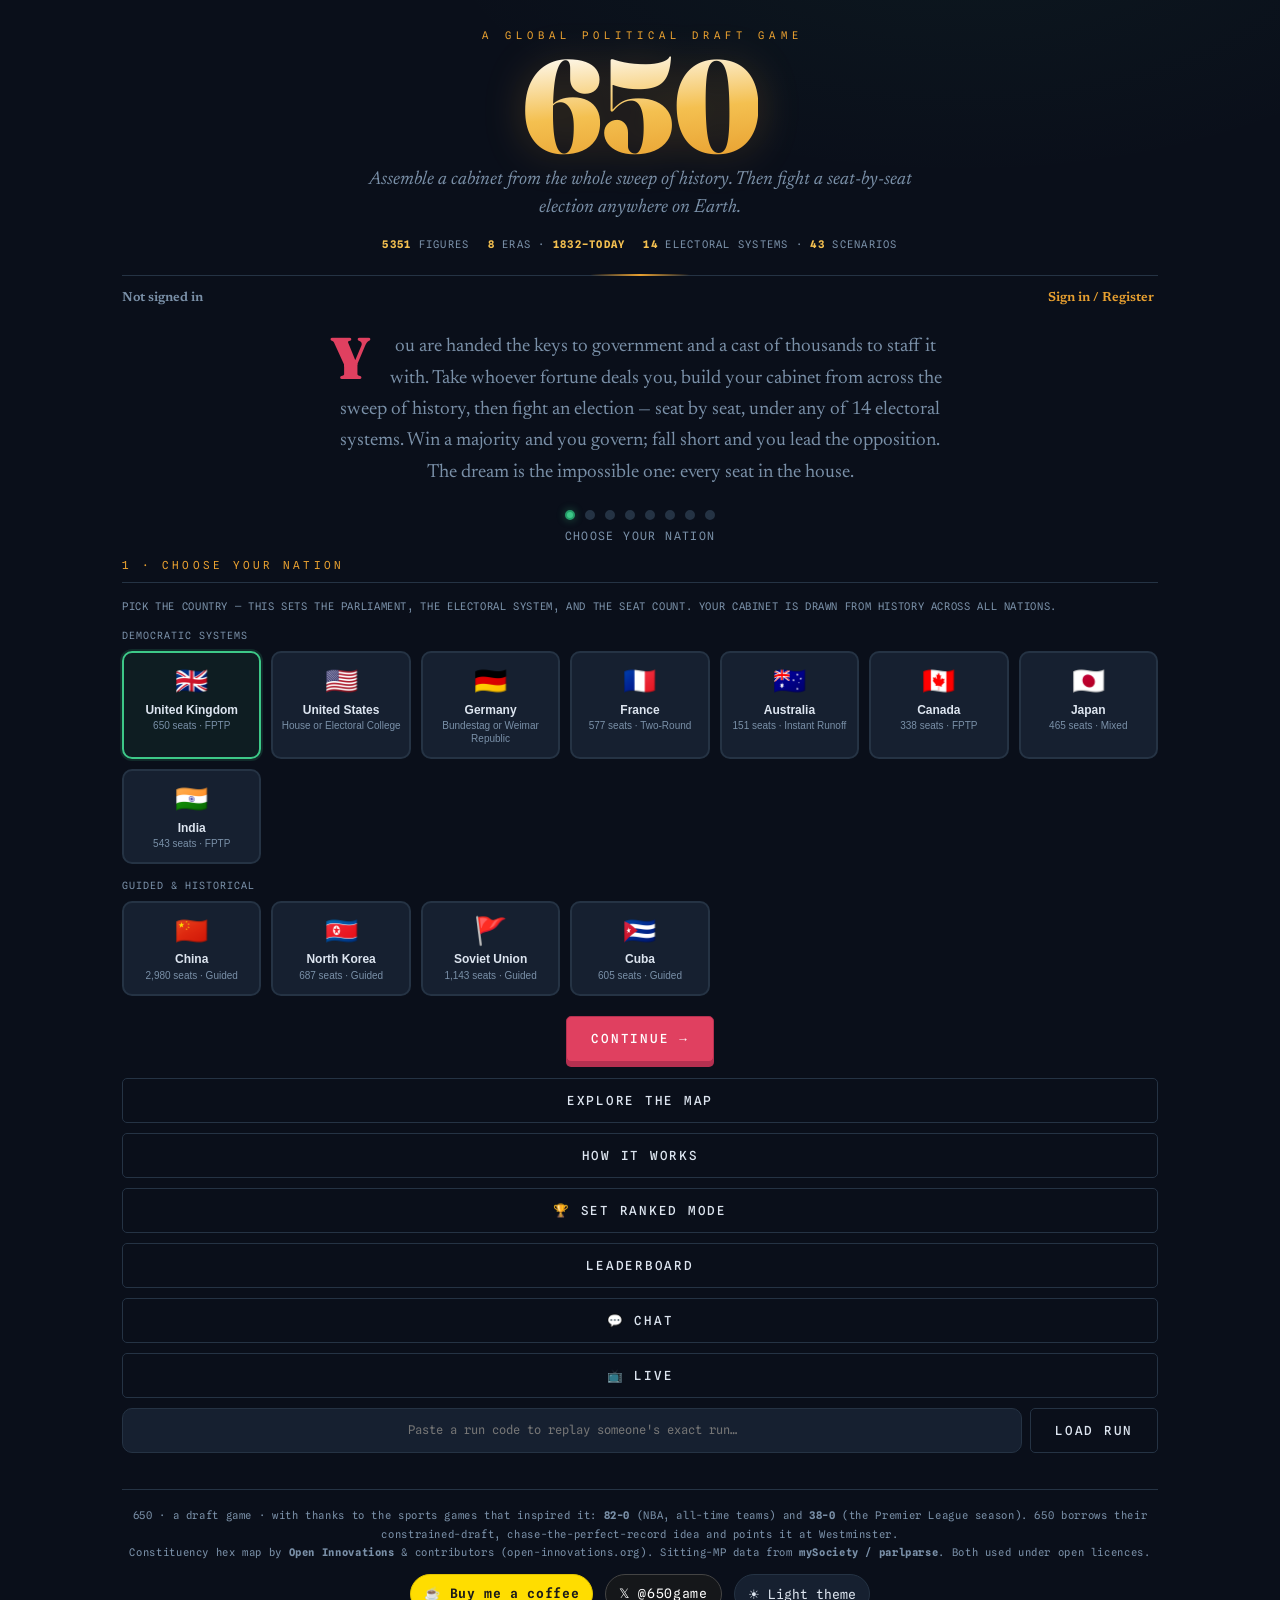
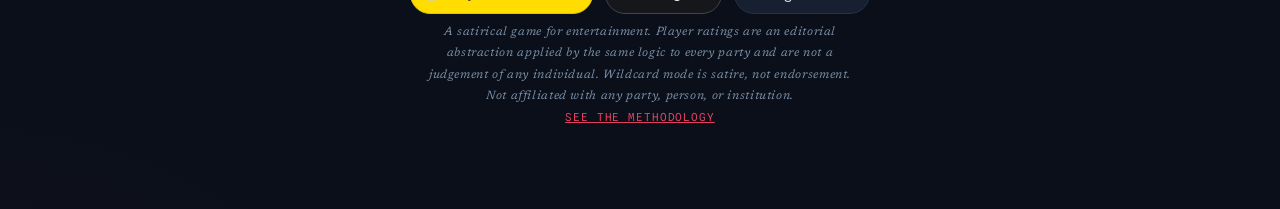
==== index.html @ 0d9ce477 "Migrate the full roster to D1 + editor upgrades Backend: every politician now lives in D1 (b650_pols" ====
<!DOCTYPE html>
<html lang="en-GB">
<head>
  <meta charset="UTF-8" />
  <meta name="viewport" content="width=device-width, initial-scale=1, viewport-fit=cover" />
  <title>650 — Build the Greatest Cabinet, Then Fight the Election</title>
  <meta name="description" content="650 is a free political draft game. Assemble a cabinet from across history and the globe, then fight an election seat by seat. 14 electoral systems, 43 scenarios, 5,000+ figures." />

  <!-- Open Graph -->
  <meta property="og:title" content="650 — A Global Political Draft Game" />
  <meta property="og:description" content="Draft an all-time cabinet, pick your electoral system, and fight a seat-by-seat election across history and the globe. Can you go 650-0?" />
  <meta property="og:type" content="website" />

  <!-- Favicons & App Icons -->
  <link rel="icon" type="image/svg+xml" href="favicon.svg" />
  <link rel="icon" type="image/x-icon" href="favicon.ico" sizes="any" />
  <link rel="apple-touch-icon" href="apple-touch-icon.png" />
  <link rel="manifest" href="site.webmanifest" />
  <meta name="theme-color" content="#2f5d3a" />
  <meta name="apple-mobile-web-app-capable" content="yes" />
  <meta name="apple-mobile-web-app-status-bar-style" content="black-translucent" />
  <meta name="apple-mobile-web-app-title" content="650" />

  <!-- Fonts -->
  <link rel="preconnect" href="https://fonts.googleapis.com" />
  <link rel="preconnect" href="https://fonts.gstatic.com" crossorigin />
  <link href="https://fonts.googleapis.com/css2?family=Fraunces:opsz,wght@9..144,400;9..144,600;9..144,700;9..144,900&family=Newsreader:ital,opsz,wght@0,6..72,400;0,6..72,500;0,6..72,600;1,6..72,400&family=Spline+Sans+Mono:wght@400;500&display=swap" rel="stylesheet" />

  <link rel="stylesheet" href="css/styles.css" />
</head>
<body>
  <div class="wrap">

    <!-- ===================================================== MASTHEAD === -->
    <header class="masthead">
      <p class="kicker">A Global Political Draft Game</p>
      <button class="title-650" id="homeLink" title="Back to the start" aria-label="650 — back to the start">650</button>
      <p class="subtitle">Assemble a cabinet from the whole sweep of history. Then fight a seat-by-seat election anywhere on Earth.</p>
      <div class="rule-meta">
        <span><b id="metaCount">—</b> figures</span>
        <span><b id="metaEras">7</b> eras · <b>1832–today</b></span>
        <span><b id="metaSystems">13</b> electoral systems · <b id="metaScenarios">26</b> scenarios</span>
      </div>
    </header>

    <!-- ======================================================== SETUP === -->
    <section id="screen-menu" class="screen active">
      <div id="liveBanner" class="live-banner" style="display:none"></div>
      <div class="acct-bar"><span class="acct-who" id="acctWho">Not signed in</span><button class="link-btn" id="acctOpenBtn">Sign in / Register</button></div>
      <p class="records" id="recordsLine"></p>
      <!-- Session card: resume a live game or continue a saved one (local or cloud) -->
      <div class="continue-card" id="continueCard" style="display:none"></div>
      <!-- Save indicator (fixed bottom-right) -->
      <span class="save-badge" id="saveBadge" style="display:none">✓ Saved</span>
      <p class="lede"><span class="drop">Y</span>ou are handed the keys to government and a cast of thousands to staff it with. Take whoever fortune deals you, build your cabinet from across the sweep of history, then fight an election — seat by seat, under any of 14 electoral systems. Win a majority and you govern; fall short and you lead the opposition. The dream is the impossible one: every seat in the house.</p>

      <!-- Wizard navigation header -->
      <div class="wizard-nav">
        <div class="wizard-progress" id="wizardProgress">
          <span class="wp-dot wactive" data-step="1"></span>
          <span class="wp-dot" data-step="2"></span>
          <span class="wp-dot" data-step="3"></span>
          <span class="wp-dot" data-step="4"></span>
          <span class="wp-dot" data-step="5"></span>
          <span class="wp-dot" data-step="6"></span>
          <span class="wp-dot" data-step="7"></span>
          <span class="wp-dot" data-step="8"></span>
        </div>
        <p class="wstep-title" id="wizardStepTitle">Choose your nation</p>
      </div>

      <!-- Step 1: Nation picker -->
      <div class="wizard-step wactive" id="wstep-1">
        <p class="section-label">1 · Choose your nation</p>
        <p class="mini-help">Pick the country — this sets the parliament, the electoral system, and the seat count. Your cabinet is drawn from history across all nations.</p>
        <p class="country-group-label">Democratic systems</p>
        <div class="country-grid" id="countryGrid">
          <button class="country-card sel" data-country="uk"><span class="cc-flag">🇬🇧</span><span class="cc-name">United Kingdom</span><span class="cc-note">650 seats · FPTP</span></button>
          <button class="country-card" data-country="us"><span class="cc-flag">🇺🇸</span><span class="cc-name">United States</span><span class="cc-note">House or Electoral College</span></button>
          <button class="country-card" data-country="de"><span class="cc-flag">🇩🇪</span><span class="cc-name">Germany</span><span class="cc-note">Bundestag or Weimar Republic</span></button>
          <button class="country-card" data-country="fr"><span class="cc-flag">🇫🇷</span><span class="cc-name">France</span><span class="cc-note">577 seats · Two-Round</span></button>
          <button class="country-card" data-country="au"><span class="cc-flag">🇦🇺</span><span class="cc-name">Australia</span><span class="cc-note">151 seats · Instant Runoff</span></button>
          <button class="country-card" data-country="ca"><span class="cc-flag">🇨🇦</span><span class="cc-name">Canada</span><span class="cc-note">338 seats · FPTP</span></button>
          <button class="country-card" data-country="jp"><span class="cc-flag">🇯🇵</span><span class="cc-name">Japan</span><span class="cc-note">465 seats · Mixed</span></button>
          <button class="country-card" data-country="in"><span class="cc-flag">🇮🇳</span><span class="cc-name">India</span><span class="cc-note">543 seats · FPTP</span></button>
        </div>
        <p class="country-group-label">Guided &amp; historical</p>
        <div class="country-grid">
          <button class="country-card" data-country="cn"><span class="cc-flag">🇨🇳</span><span class="cc-name">China</span><span class="cc-note">2,980 seats · Guided</span></button>
          <button class="country-card" data-country="kp"><span class="cc-flag">🇰🇵</span><span class="cc-name">North Korea</span><span class="cc-note">687 seats · Guided</span></button>
          <button class="country-card" data-country="su"><span class="cc-flag">🚩</span><span class="cc-name">Soviet Union</span><span class="cc-note">1,143 seats · Guided</span></button>
          <button class="country-card" data-country="cu"><span class="cc-flag">🇨🇺</span><span class="cc-name">Cuba</span><span class="cc-note">605 seats · Guided</span></button>
        </div>
        <!-- Sub-system picker (shown when USA or Germany is selected) -->
        <div class="country-subsys" id="countrySubSys"></div>
      </div>

      <!-- Step 2: Game mode & party -->
      <div class="wizard-step" id="wstep-2">
        <p class="section-label">2 · Choose your game</p>
        <div class="choice-row quad" id="modeRow">
          <button class="opt sel" data-mode="unity">
            <h4>Greatest Cabinet</h4>
            <p>A national-unity ticket. Draft the best of every party and era. Stands in all 650 seats.</p>
          </button>
          <button class="opt" data-mode="dynasty">
            <h4>Single-Party Dynasty</h4>
            <p>Pick one tradition and build a cabinet only from its ranks, across the decades.</p>
          </button>
          <button class="opt" data-mode="wildcard">
            <h4>Wildcard ⚡</h4>
            <p>The whole globe and all of history walk in — presidents, founders, despots. For political nerds only.</p>
          </button>
          <button class="opt" data-mode="parl2024">
            <h4>2024 Parliament 🗳</h4>
            <p>Draft from the 2024 general-election field — the current House of Commons.</p>
          </button>
        </div>
        <div class="dynasty-pick" id="dynastyPick"></div>
        <div id="partySection" class="party-section">
          <p class="sub-label">Your party — name it, place it, colour it</p>
          <input id="partyNameInput" class="lb-input party-name" type="text" maxlength="28" autocomplete="off" spellcheck="false" placeholder="Your unity ticket…" />
          <div class="align-row" id="partyAlignRow"></div>
          <div class="party-swatches" id="partySwatches"></div>
          <p class="mini-help">The name and colour appear on the count, the map, the result and your shared card; the alignment shapes which coalitions come naturally — and tilts the regions a touch. It never changes who you can draft. Leave it blank for the house style.</p>
          <p class="mini-help party-msg" id="partyMsg"></p>
        </div>
        <p class="wild-note" id="wildNote">Wildcard is satire — a rogues' gallery, not an endorsement. Figures responsible for atrocities are included as historical fact, flagged plainly, and their disastrous records keep them poor picks. UK figures appear in every mode; the rest are wildcard-only.</p>
      </div>

      <!-- Step 3: Eras & cast -->
      <div class="wizard-step" id="wstep-3">
        <div id="eraSection">
          <p class="section-label">3 · Eras in play</p>
          <p class="mini-help">Tap to leave an era out of the draft.</p>
          <div class="era-toggles" id="eraToggles"></div>
        </div>
        <div id="castSection" style="margin-top:20px">
          <p class="section-label">2b · Who can walk in</p>
          <p class="mini-help">Statesmen are always in. Toggle the insiders and the mavericks — flagged figures (despots, conspiracists) are marked plainly on their cards and cost you credibility.</p>
          <div class="era-toggles" id="castToggles"></div>
          <p class="mini-help" id="castNote" style="display:none">A dynasty drafts its tradition's <b>whole</b> bench — these toggles don't apply.</p>
        </div>
      </div>

      <!-- Step 4: Difficulty -->
      <div class="wizard-step" id="wstep-4">
        <p class="section-label">4 · Election difficulty</p>
        <div class="choice-row" id="diffRow">
          <button class="opt" data-diff="easy"><h4>Easy</h4><p>Kinder swing. A majority comes more readily.</p></button>
          <button class="opt sel" data-diff="normal"><h4>Normal</h4><p>A fair fight on a realistic curve.</p></button>
          <button class="opt" data-diff="hard"><h4>Hard</h4><p>Only an elite bench wins a majority; a good one hangs.</p></button>
          <button class="opt" data-diff="brutal"><h4>Brutal</h4><p>An all-time cabinet, or nothing. The opposition is merciless.</p></button>
        </div>
      </div>

      <!-- Step 5: Draft rules -->
      <div class="wizard-step" id="wstep-5">
        <p class="section-label">5 · Draft information</p>
        <div class="choice-row" id="hardRow">
          <button class="opt sel" data-hard="false"><h4>Classic</h4><p>Full ratings, fits and notes on the table.</p></button>
          <button class="opt" data-hard="true"><h4>By Reputation Alone</h4><p>Ratings hidden. Pick on memory and judgement.</p></button>
        </div>
        <p class="sub-label">Re-draws — swap a minister you've been dealt</p>
        <div class="choice-row triple" id="redoRow">
          <button class="opt" data-redos="0"><h4>Tight</h4><p>None. Live with the wheel.</p></button>
          <button class="opt sel" data-redos="1"><h4>Standard</h4><p>One re-draw.</p></button>
          <button class="opt" data-redos="3"><h4>Generous</h4><p>Three re-draws.</p></button>
        </div>
        <p class="sub-label">Cabinet size</p>
        <div class="choice-row" id="sizeRow">
          <button class="opt sel" data-size="standard"><h4>Standard</h4><p>The twelve great offices of state.</p></button>
          <button class="opt" data-size="expanded"><h4>Expanded</h4><p>Sixteen seats — more posts to fill.</p></button>
        </div>
        <p class="sub-label">Policy phase</p>
        <div class="choice-row" id="policyRow">
          <button class="opt sel" data-policy="false"><h4>Off</h4><p>Just build the cabinet and fight the election.</p></button>
          <button class="opt" data-policy="true"><h4>On</h4><p>Write a manifesto before the vote, a programme in office.</p></button>
        </div>
        <p class="sub-label">Campaign trail</p>
        <div class="choice-row" id="campaignRow">
          <button class="opt sel" data-campaign="false"><h4>Off</h4><p>Hold the election straight from the draft.</p></button>
          <button class="opt" data-campaign="true"><h4>On</h4><p>Spend campaign days, pick a theme, fight the TV debate.</p></button>
        </div>
      </div>

      <!-- Step 6: After the election -->
      <div class="wizard-step" id="wstep-6">
        <p class="section-label">6 · After the cabinet</p>
        <div class="choice-row" id="governRow">
          <button class="opt" data-govern="false"><h4>Just the election</h4><p>The seat result and the odds, then stop.</p></button>
          <button class="opt sel" data-govern="true"><h4>Win &amp; govern</h4><p>Then steer a full term in office through its crises.</p></button>
        </div>
        <p class="section-label" style="margin-top:20px">5b · The count</p>
        <div class="choice-row" id="watchRow">
          <button class="opt sel" data-watch="true"><h4>Watch live</h4><p>A seat-by-seat declaration night with a results map.</p></button>
          <button class="opt" data-watch="false"><h4>Instant result</h4><p>Skip the night. Straight to the verdict.</p></button>
        </div>
        <p class="sub-label" id="speedLabel">Declaration speed</p>
        <div class="choice-row triple" id="speedRow">
          <button class="opt" data-speed="slow"><h4>Slow</h4><p>Savour every declaration.</p></button>
          <button class="opt sel" data-speed="normal"><h4>Normal</h4><p>A brisk election night.</p></button>
          <button class="opt" data-speed="fast"><h4>Fast</h4><p>Results in a flash.</p></button>
        </div>
      </div>

      <!-- Step 7: Career mode + Scenarios (country-filtered) -->
      <div class="wizard-step" id="wstep-7">
        <p class="section-label">7 · Run</p>
        <div class="choice-row" id="careerRow">
          <button class="opt sel" data-career="false"><h4>Single election</h4><p>One cabinet, one election, one verdict. The classic.</p></button>
          <button class="opt" data-career="true"><h4>Career mode</h4><p>Your cabinet carries over between parliaments. Ministers retire. Governing choices shape the next election.</p></button>
        </div>
        <p id="careerNote" class="mini-help" style="display:none">Your cabinet carries over between parliaments. Ministers retire after 2–3 terms. Governing choices accumulate into a real vote swing going into the next election.</p>
        <p class="sub-label" style="margin-top:20px">Scenario <span id="scenarioCountryLabel"></span>(optional)</p>
        <p class="mini-help">Pick a historical or challenge start-state for your chosen nation. Choosing a scenario may lock mode and difficulty.</p>
        <div class="scenario-cards" id="scenarioCards"></div>
      </div>

      <!-- Step 8: Ready -->
      <div class="wizard-step" id="wstep-8">
        <p class="section-label">8 · Ready</p>
        <div class="ready-summary" id="readySummary"></div>
        <p class="setup-hint" id="setupHint"></p>
        <p class="elig-badge" id="lbEligBadge"></p>
        <div class="btn-row" style="margin-top:16px">
          <button class="btn btn-primary" id="startBtn">Open the dispatch box →</button>
        </div>
      </div>

      <!-- Wizard navigation buttons -->
      <div class="wizard-btn-row">
        <button class="btn btn-ghost" id="wstepBackBtn" style="display:none">← Back</button>
        <button class="btn btn-primary" id="wstepNextBtn">Continue →</button>
      </div>

      <div class="menu-btns">
        <button class="btn btn-ghost" id="exploreBtn">Explore the map</button>
        <button class="btn btn-ghost" id="aboutBtn">How it works</button>
        <button class="btn btn-ghost" id="rankedPresetBtn">🏆 Set ranked mode</button>
        <button class="btn btn-ghost" id="leaderboardBtn">Leaderboard</button>
        <button class="btn btn-ghost" id="chatBtn">💬 Chat</button>
        <button class="btn btn-ghost" id="liveBtn">📺 Live</button>
        <button class="btn btn-ghost" id="adminBtn" style="display:none">🛠 Housekeeping</button>
      </div>
      <div class="loadcode-row">
        <input id="loadCodeInput" class="lb-input" autocomplete="off" placeholder="Paste a run code to replay someone's exact run…" />
        <button class="btn btn-ghost" id="loadCodeBtn">Load run</button>
      </div>
      <p class="acct-note" id="loadCodeMsg" style="display:none"></p>
    </section>

    <!-- ======================================================= DRAFT ==== -->
    <section id="screen-draft" class="screen">
      <div class="progress-bar">
        <div class="pips" id="pips"></div>
        <span class="count" id="draftCount">0 / 12 seats filled</span>
        <span class="count" id="modeTag" style="margin-left:auto"></span>
      </div>

      <div class="draft-grid">
        <div class="panel">
          <p class="section-label">The returning officer's wheel</p>
          <div class="reels" id="reels">
            <div class="reel" id="reelParty">
              <span class="reel-label">Party</span>
              <span class="reel-value">—</span>
              <span class="reel-sub">spin to begin</span>
            </div>
            <div class="reel" id="reelEra">
              <span class="reel-label">Era</span>
              <span class="reel-value">—</span>
              <span class="reel-sub"></span>
            </div>
          </div>

          <div class="spin-row">
            <button class="btn btn-primary" id="spinBtn" style="flex:1">Deal a minister</button>
          </div>
          <div class="skips">
            <button class="skip-btn" id="skipEraBtn" disabled>↻ Re-draw (1 left)</button>
            <button class="skip-btn" id="skipPartyBtn" disabled>↻ Different party (1 left)</button>
          </div>

          <div class="pool" id="pool"></div>
        </div>

        <div class="panel">
          <p class="section-label">The cabinet table</p>
          <div class="cabinet-table" id="cabinet"></div>
          <div class="strength-readout">
            <span>Cabinet strength</span>
            <span class="big" id="strengthVal">0</span>
          </div>
          <div class="btn-row" style="margin-top:16px">
            <button class="btn btn-primary" id="holdBtn" style="flex:1" disabled>Hold the election</button>
          </div>
        </div>
      </div>
    </section>

    <!-- =================================================== WATCH-ALONG == -->
    <section id="screen-watch" class="screen">
      <div class="watch-head">
        <div class="watch-tally">
          <span class="wt-label" id="watchTicketName">Your seats</span>
          <span class="wt-num" id="watchSeats">0</span>
          <span class="wt-sub"><b id="watchDeclared">0</b> of <b id="watchTotal">650</b> declared · <b id="watchMaj">326</b> for a majority</span>
          <span class="wt-proj" id="watchNowcast" style="display:none"></span>
        </div>
        <div class="watch-feed" id="watchFeed"></div>
      </div>

      <div class="panel" style="margin-top:18px">
        <p class="section-label" id="watchMapLabel">The results map <span class="board-note" id="watchMapNote">650 seats · hover to explore</span></p>
        <div class="hexmap" id="mapWatch"></div>
        <div class="board-key" id="mapWatchLegend"></div>
      </div>

      <div class="panel" style="margin-top:18px">
        <p class="section-label" id="watchBreakdownLabel">Projected Commons <span class="board-note">updating live</span></p>
        <div class="standings" id="watchStandings"></div>
      </div>

      <div class="btn-row">
        <button class="btn btn-ghost" id="skipCountBtn">Skip to the result →</button>
        <button class="btn btn-primary" id="toResultBtn" style="display:none">See the full result →</button>
      </div>
    </section>

    <!-- ====================================================== RESULT ==== -->
    <section id="screen-result" class="screen">
      <div class="result-head">
        <div class="govt-banner" id="govtBanner">—</div>
        <div class="seat-number" id="seatNumber">0<span class="of"> / 650</span></div>
        <div class="tier-name" id="tierName">—</div>
        <div class="majority-line" id="majorityLine"></div>
      </div>

      <!-- career mode: compact history of previous parliaments -->
      <div id="careerParlStrip" class="career-parl-strip" style="display:none"></div>

      <div class="commons">
        <div class="fill" id="commonsFill" style="width:0%"></div>
        <div class="maj-mark" id="majMark"></div>
      </div>
      <div class="commons-key">
        <span>0</span><span id="majKeyLabel">326 needed</span><span>650</span>
      </div>

      <div class="panel" id="breakdownPanel" style="margin-top:24px">
        <p class="section-label" id="breakdownLabel">The new House of Commons</p>
        <div class="standings" id="seatBreakdown"></div>
      </div>

      <div class="panel" id="coalitionPanel" style="margin-top:24px; display:none">
        <p class="section-label" id="coalitionLabel">Hung parliament — your move</p>
        <p class="coalition-intro" id="coalitionIntro"></p>
        <div class="coalition-options" id="coalitionOptions"></div>
      </div>

      <div class="panel" id="oppositionPanel" style="margin-top:24px; display:none">
        <p class="section-label">Into opposition</p>
        <p class="gov-line" id="oppositionLine"></p>
        <div class="btn-row" style="margin-top:8px"><button class="btn btn-primary" id="oppositionBtn">Lead the Opposition →</button></div>
      </div>

      <div class="panel" id="governPanel" style="margin-top:24px; display:none">
        <p class="section-label">Take office</p>
        <div class="govern-readout">
          <div class="gov-meter"><div class="gov-fill" id="govFill"></div><span class="gov-pct" id="govPct">—</span></div>
          <p class="gov-line" id="govLine"></p>
        </div>
        <div class="btn-row" style="margin-top:8px"><button class="btn btn-primary" id="governBtn">Enter Downing Street →</button></div>
      </div>

      <div class="panel" style="margin-top:24px">
        <p class="section-label" id="resultMapLabel">The results map <span class="board-note" id="resultMapNote">650 seats · hover to explore</span></p>
        <div class="hexmap" id="mapResult"></div>
        <div class="board-key" id="mapResultLegend"></div>
        <div class="region-summary" id="regionSummary"></div>
      </div>

      <div class="panel" style="margin-top:24px">
        <p class="section-label">The odds you were facing</p>
        <div class="odds-grid">
          <div class="odd"><div class="pc" id="oddMaj">—</div><div class="lb" id="oddMajLb">Majority</div></div>
          <div class="odd"><div class="pc" id="oddLand">—</div><div class="lb" id="oddLandLb">Landslide 400+</div></div>
          <div class="odd"><div class="pc" id="oddSuper">—</div><div class="lb" id="oddSuperLb">Supermajority</div></div>
          <div class="odd"><div class="pc" id="oddSweep">—</div><div class="lb" id="oddSweepLb">Clean sweep</div></div>
        </div>
        <p class="range-note" id="rangeNote"></p>
        <div class="forecast-chart" id="forecastChart" style="display:none;margin-top:12px"></div>
        <p class="range-note" id="sim650Compare" style="display:none;margin-top:8px"></p>
      </div>

      <div class="panel" id="leveragePanel" style="margin-top:18px;display:none">
        <p class="section-label">Cabinet leverage</p>
        <p class="range-note">How many seats each appointment was worth over a run-of-the-mill minister — and, where your bench had someone stronger, the swap that would have gained the most.</p>
        <div class="lev-list" id="leverageList"></div>
      </div>

      <div class="panel" style="margin-top:18px">
        <p class="section-label">Your front bench</p>
        <div class="cabinet-roll" id="cabinetRoll"></div>
      </div>

      <div id="objectivesStrip" class="objectives-strip" style="display:none"></div>
      <p class="pb-note" id="pbNote"></p>

      <div class="btn-row">
        <button class="btn btn-primary" id="downloadBtn">⬇ Download result card</button>
        <button class="btn btn-ghost" id="xShareBtn">𝕏 Post on X</button>
        <button class="btn btn-ghost" id="copyBtn">Copy result</button>
        <button class="btn btn-ghost" id="runCodeBtn" title="Copy a code others can load to replay this exact run">🔗 Copy run code</button>
        <button class="btn btn-ghost" id="againBtn">Run it again</button>
        <button class="btn btn-ghost" id="wikiBtn">📜 View election record</button>
        <button class="btn btn-ghost" id="resultLbBtn">★ Post to leaderboard</button>
        <button class="btn btn-ghost" id="menuBtn">Change game</button>
      </div>
    </section>

    <!-- ================================================= WIKI SCREEN ==== -->
    <section id="screen-wiki" class="screen">
      <div class="wiki-wrap">
        <button id="wikiBackBtn" class="btn btn-ghost">← Back</button>

        <div class="wiki-box">
          <div class="wiki-title">
            <span class="wiki-flag" id="wikiFlag">🇬🇧</span>
            <span id="wikiTitleText">United Kingdom general election</span>
            <span class="wiki-year" id="wikiYear"></span>
          </div>
          <div class="wiki-date" id="wikiDate"></div>

          <div class="wiki-cols">
            <div class="wiki-col" id="wikiColOut">
              <div class="wiki-col-head" id="wikiOutHead">Outgoing government</div>
              <div class="wiki-portrait-wrap">
                <img class="wiki-portrait" id="wikiOutPortrait" src="" alt="" style="display:none" />
                <div class="wiki-portrait-init" id="wikiOutInit"></div>
              </div>
              <table class="wiki-table" id="wikiTableOut"></table>
            </div>

            <div class="wiki-divider"></div>

            <div class="wiki-col" id="wikiColIn">
              <div class="wiki-col-head" id="wikiInHead">Incoming government</div>
              <div class="wiki-portrait-wrap">
                <img class="wiki-portrait" id="wikiInPortrait" src="" alt="" style="display:none" />
                <div class="wiki-portrait-init" id="wikiInInit"></div>
              </div>
              <table class="wiki-table" id="wikiTableIn"></table>
            </div>
          </div>

          <div class="wiki-national">
            <div class="wiki-nat-row"><span>Registered electorate</span><span id="wikiElectorate">47,586,602</span></div>
            <div class="wiki-nat-row"><span>Turnout</span><span id="wikiTurnout"></span></div>
          </div>

          <div id="wikiHungNote" class="wiki-hung-note" style="display:none"></div>

          <div class="wiki-comp-head" id="wikiCompHead">Composition of the House of Commons after the election</div>
          <div id="wikiComposition" class="wiki-comp"></div>

          <div class="wiki-results-head">Results by party</div>
          <div id="wikiFullResults" class="wiki-full-results"></div>

          <div class="wiki-pmrow">
            <div class="wiki-pm-cell"><span class="wiki-pm-label" id="wikiPmBeforeLabel">Prime Minister before</span><span id="wikiPmBefore"></span></div>
            <div class="wiki-pm-cell"><span class="wiki-pm-label" id="wikiPmAfterLabel">Prime Minister after</span><span id="wikiPmAfter"></span></div>
          </div>
        </div>
      </div>
    </section>

    <!-- ============================================= RETIREMENT SCREEN ==== -->
    <section id="screen-retirement" class="screen">
      <div class="ret-wrap">
        <h2 id="retHeading">Between Parliaments</h2>
        <p id="retIntro">The following members of your cabinet will not contest the next election.</p>
        <div id="retList" class="ret-list"></div>
        <div class="ret-mods" id="retMods"></div>
        <p class="mini-help" id="retMiniHelp">The seats they leave vacant will be filled in a fresh draft. Your remaining ministers carry their portfolios into the next parliament.</p>
        <div class="btn-row">
          <button class="btn btn-primary" id="retContinueBtn">Draft replacements — <span id="retTermWord">Parliament</span> <span id="retParlNum">2</span> →</button>
        </div>
      </div>
    </section>

    <!-- ======================================================= ABOUT ==== -->
    <section id="screen-about" class="screen">
      <div class="panel prose" id="aboutBody"></div>
      <div class="btn-row"><button class="btn btn-ghost" id="aboutBackBtn">← Back</button></div>
    </section>

    <section id="screen-rng" class="screen">
      <div class="wrap">
        <div class="screen-head"><h2>The full machinery</h2>
          <button class="btn btn-ghost" id="rngBackBtn">← Back to How it works</button></div>
        <div class="about-body rng-body">
          <h3>1 · The draft: weighted spins, honest luck</h3>
          <p>Each of the three dealt cards independently rolls a <b>tier</b> first — Front rank, Cabinet calibre, Frontbench, Backbench &amp; intake, ranked by a figure's mean ratings — then takes a <b>uniform</b> pick within that tier. Tier odds multiply two things: your difficulty's appetite for stars, and the pool's own composition raised to the power 0.55, so a sea of four hundred baseline backbenchers can no longer drown twenty-five front-rankers, but big benches still feel big. No card is ever guaranteed: an awful round is always possible, and so is a jammy one.</p>
          <p><b>The pity valve.</b> Once at least four seats are filled, if your bench's per-seat strength sits below 56 the party <b>grandees may intervene</b>: the next whole deal is drawn from the best tiers going, and it is announced. Uses: Easy 2 · Normal 1 · Hard 0. Sometimes the game saves you; sometimes you never needed saving. That's luck.</p>
          <h3>2 · Cabinet → strength</h3>
          <p>Each filled seat contributes its weighted stat score times a fit multiplier (bonus in a job they held, neutral in a related one, a penalty truly out of position). Each <b>despot</b> multiplies the whole ticket by 0.75 — a national scandal — and each <b>flagged</b> figure (a conspiracist, say) by 0.92, a milder credibility drag. The total per seat is judged on the same 48–92 scale whether you took twelve seats or sixteen, so the sizes compete fairly.</p>
          <h3>3 · Strength → votes → seats</h3>
          <p>Per-seat strength maps linearly onto a national vote share (plus a small era-diversity bonus, your difficulty's shift, and any manifesto nudge). That share sets a per-seat win <b>logit</b> through a logistic curve inspired by the cube law: small vote moves swing many seats.</p>
          <h3>4 · Every constituency is its own contest</h3>
          <p>Each of the 650 real seats then adjusts that logit by: a <b>persistent seat lean</b> hashed from its GSS code (±0.45 — the same marginals stay marginal from game to game); the <b>regional lean</b> (a dynasty carries its tradition's real geography, including the Northern Ireland parties living and dying in NI; custom tickets get a mild random regional colour); your <b>alignment tilt</b> in custom modes (modest by design); a shared <b>regional swing</b> and one <b>national swing</b> per campaign; <b>opposition pressure</b> (below); and per-seat luck. A seeded draw decides the seat; lost seats are awarded to a rival, so the totals always sum to exactly 650.</p>
          <h3>5 · The random opposition</h3>
          <p>Every rival party drafts its own front bench each game from its party-locked, <b>statesman-only</b> figures, minus anyone you took — sitting MPs only in 2024 mode, never despots. Bench quality maps into a 0.82–1.18 strength band, nudged by campaign form and the difficulty's oppBoost. Its weight in the share-out of seats you lose is multiplied by strength², and the field's average strength above 1.0 leans on your own contests. Flavour, never the decider — and the same benches return if the run is replayed.</p>
          <h3>6 · Seeding</h3>
          <p>At the moment you hold the election a unique runId is minted and a seed is hashed from it plus your cabinet, mode, difficulty and size (FNV-1a into mulberry32). The campaign, the odds panel (800 simulated nights) and the rival benches all draw from that one stream — bit-for-bit reproducible, which is what keeps the leaderboard fair.</p>
          <h3>7 · Difficulty, in numbers</h3>
          <p><b>Easy</b>: vote +4.5 pts · curve centre −0.020 · noise ×0.80 · rivals ×0.97 · tier appetite 3.2/2.6/1.6/1.0 · pity ×2.<br>
             <b>Normal</b>: the baseline · tier appetite 2.2/2.2/1.7/1.2 · pity ×1.<br>
             <b>Hard</b>: vote −3.5 pts · centre +0.022 · noise ×1.25 · rivals ×1.04 · tier appetite 1.3/1.8/1.8/1.5 · pity ×0. A quadruple squeeze: thinner stars, less support, a steeper hill, wilder nights, stronger rivals.</p>
          <h3>8 · After the vote</h3>
          <p>In office, gambles resolve at p = 0.30 + (minister's stat − 50) × 0.95% adjusted by difficulty; the mid-term Budget, your tracked pledges, by-elections, rebellions and confidence votes all feed the final legacy. In opposition the government you face decays at 0.6–2.2 a session, +2.5×(0.6–1.4) where your attack line lands on its weaker front; forcing the election is a single gamble priced off momentum, your support, their weakness and your front-runners — fail and the moment passes for two sessions.</p>
          <p>Every number above lives in <code>CONFIG</code> at the top of <code>js/data.js</code> (and <code>GOVCONFIG</code>/<code>OPPCONFIG</code> in <code>js/govern.js</code>). Disagree with one? Edit it.</p>
        </div>
      </div>
    </section>

    <!-- ================================================== CAMPAIGN TRAIL == -->
    <section id="screen-campaign" class="screen">
      <div class="result-head">
        <div class="govt-banner" id="campaignTitle">The Campaign Trail</div>
        <p class="policy-intro" id="campaignIntro">The election is days away. Spend your campaign days wisely.</p>
      </div>
      <div class="panel" id="campaignDaysPanel">
        <p class="section-label">Campaign days remaining: <b id="campaignDaysLeft">12</b></p>
        <div class="campaign-alloc" id="campaignRegionAlloc"></div>
        <div class="campaign-alloc" id="campaignBlocAlloc"></div>
      </div>
      <div class="panel">
        <p class="section-label">Choose a campaign theme (optional)</p>
        <div class="campaign-themes" id="campaignThemes"></div>
      </div>
      <div class="panel" id="campaignDebatePanel">
        <p class="section-label">TV Debate</p>
        <p class="mini-help" id="campaignDebateInfo">The debate outcome will be determined by your PM's oratory skill when you launch the campaign.</p>
        <div class="btn-row" style="margin-top:10px">
          <button class="btn btn-ghost" id="campaignDebateBtn">⚡ Go into the debate</button>
          <span id="campaignDebateResult" style="display:none;margin-left:12px;font-weight:600"></span>
        </div>
      </div>
      <div class="btn-row">
        <button class="btn btn-primary" id="campaignLaunchBtn" disabled>Launch the campaign →</button>
      </div>
    </section>

    <!-- ====================================================== GOVERN === -->
    <!-- ====================================================== POLICY ==== -->
    <section id="screen-policy" class="screen">
      <div class="result-head">
        <div class="govt-banner" id="policyTitle">Your manifesto</div>
        <p class="policy-intro" id="policyIntro"></p>
      </div>
      <div class="panel"><div class="policy-axes" id="policyAxes"></div></div>
      <div class="btn-row"><button class="btn btn-primary" id="policyConfirm">Adopt this manifesto →</button></div>
    </section>

    <section id="screen-govern" class="screen">
      <div class="gov-top">
        <p class="section-label" style="margin:0"><span id="govHeading">In government</span> <span class="gov-session" id="govSession"></span></p>
        <span class="gov-modetag" id="govModeTag"></span>
      </div>
      <div class="career-banner" id="careerBanner" style="display:none"></div>
      <div class="objective-banner" id="govObjectiveBanner" style="display:none"></div>
      <div class="panel gov-meters">
        <div class="meter" id="meterApproval"><span class="meter-label">Approval</span><span class="meter-bar"><span class="meter-fill"></span></span><span class="meter-num">0</span><span class="meter-status"></span></div>
        <div class="meter" id="meterEconomy"><span class="meter-label">Economy</span><span class="meter-bar"><span class="meter-fill"></span></span><span class="meter-num">0</span><span class="meter-status"></span></div>
        <div class="meter" id="meterUnity"><span class="meter-label">Party unity</span><span class="meter-bar"><span class="meter-fill"></span></span><span class="meter-num">0</span><span class="meter-status"></span></div>
        <div class="gov-seats"><b id="govSeats">0</b> seats held <span class="gov-seats-sub" id="govSeatsSub"></span></div>
        <div class="pledge-strip" id="pledgeStrip" style="display:none"></div>
        <div class="btn-row gov-actions">
          <button class="btn btn-ghost" id="reshuffleBtn" style="display:none">↺ Reshuffle (once)</button>
          <button class="btn btn-ghost" id="govCallElectionBtn" style="display:none">🗳 Call snap election</button>
          <button class="btn btn-ghost" id="govStatementBtn" style="display:none">📣 National statement (once)</button>
          <button class="btn btn-ghost" id="oppPressConfBtn" style="display:none">📣 Press conference (once)</button>
        </div>
        <div class="reshuffle-panel" id="reshufflePanel" style="display:none"></div>
      </div>
      <!-- voter blocs coalition panel -->
      <div class="panel" id="electoratePanel" style="display:none">
        <p class="section-label">Coalition of voters</p>
        <div class="bloc-list" id="blocList"></div>
      </div>
      <div class="panel opp-gov" id="oppGovPanel" style="display:none">
        <p class="section-label" id="oppGovName">The government</p>
        <div class="meter" id="govApprovalBar"><span class="meter-label">Their standing</span><span class="meter-bar"><span class="meter-fill"></span></span><span class="meter-num">0</span></div>
        <div class="meter" id="govEconomyBar"><span class="meter-label">Their economy</span><span class="meter-bar"><span class="meter-fill"></span></span><span class="meter-num">0</span></div>
        <p class="mini-help">Pick your <b>attack line</b> — hitting their weaker front bites harder. Force the election when the moment is right; misjudge it and the moment passes.</p>
        <div class="btn-row" id="attackRow">
          <button class="chip attack-chip" data-attack="approval">Attack their standing</button>
          <button class="chip attack-chip" data-attack="economy">Attack the economy</button>
        </div>
        <button class="btn force-btn" id="forceBtn" disabled>⚡ Force the election</button>
      </div>
      <div class="panel" id="eventTurn">
        <!-- session progress track: coloured dots for each session in the parliament -->
        <div id="sessionTrack" class="session-track"></div>
        <p class="section-label" style="margin-top:0">This session's issues — choose your response to each, then confirm</p>
        <div id="eventTurnCards"></div>
        <div class="btn-row" style="margin-top:14px">
          <button class="btn btn-primary" id="govConfirmBtn" disabled>Make your choices above to continue</button>
        </div>
      </div>
      <div class="panel">
        <p class="section-label">Despatches</p>
        <div class="gov-log" id="govLog"></div>
      </div>
      <!-- the cabinet, left to right: portraits + posts, clickable -->
      <div class="panel" id="cabinetStripPanel" style="display:none">
        <p class="section-label">Your cabinet <span class="board-note" id="cabinetStripNote">tap a minister</span></p>
        <div class="cabinet-strip" id="cabinetStrip"></div>
      </div>
    </section>

    <!-- minister detail card (overlay) -->
    <div class="min-card-overlay" id="ministerCardOverlay" style="display:none">
      <div class="min-card" id="ministerCard" role="dialog" aria-modal="true"></div>
    </div>

    <!-- coalition negotiation (overlay) -->
    <div class="min-card-overlay" id="negotiationOverlay" style="display:none">
      <div class="min-card negotiation" id="negotiationCard" role="dialog" aria-modal="true"></div>
    </div>

    <!-- ====================================================== LEGACY === -->
    <section id="screen-legacy" class="screen">
      <div class="legacy-banner" id="legacyBanner"></div>
      <div class="legacy-score"><span class="legacy-num" id="legacyNum">0</span><span class="legacy-cap">legacy score · out of 100</span></div>
      <p class="legacy-line" id="legacyLine"></p>
      <!-- career mode: compact history of previous parliaments -->
      <div id="legacyCareerStrip" class="career-parl-strip" style="display:none"></div>
      <div class="panel gov-meters">
        <div class="meter" id="legApproval"><span class="meter-label">Approval</span><span class="meter-bar"><span class="meter-fill"></span></span><span class="meter-num">0</span></div>
        <div class="meter" id="legEconomy"><span class="meter-label">Economy</span><span class="meter-bar"><span class="meter-fill"></span></span><span class="meter-num">0</span></div>
        <div class="meter" id="legUnity"><span class="meter-label">Party unity</span><span class="meter-bar"><span class="meter-fill"></span></span><span class="meter-num">0</span></div>
        <div class="gov-seats" id="legSeats"></div>
        <div class="pledge-strip" id="legacyPledges" style="display:none"></div>
      </div>
      <div class="panel"><p class="section-label">Term in review</p><div class="term-review" id="termReview"></div></div>
      <div id="legacyObjectivesStrip" class="objectives-strip" style="display:none"></div>
      <div class="btn-row">
        <button class="btn btn-primary" id="legacyAgainBtn">Play again</button>
        <button class="btn btn-ghost" id="legacyXBtn">𝕏 Post on X</button>
        <button class="btn btn-ghost" id="legacyShareBtn">Copy result</button>
        <button class="btn btn-ghost" id="legacyWikiBtn">📜 Election record</button>
        <button class="btn btn-ghost" id="legacyLbBtn">★ Post to leaderboard</button>
        <button class="btn btn-ghost" id="legacyMenuBtn">Main menu</button>
      </div>
    </section>

    <!-- ===================================================== EXPLORE ==== -->
    <section id="screen-explore" class="screen">
      <p class="section-label">The 2024 House of Commons — every seat, every MP</p>
      <p class="mini-help">An interactive hex cartogram of all 650 constituencies on the current boundaries. Hover or tap any seat to see the constituency and the MP who holds it.</p>
      <div class="explore-search">
        <input type="text" id="exploreSearch" placeholder="Find a constituency…" autocomplete="off" spellcheck="false" />
        <span class="mini-help" id="exploreSearchHint"></span>
      </div>
      <div class="panel">
        <div class="hexmap big" id="mapExplore"></div>
        <div class="board-key" id="exploreLegend"></div>
      </div>
      <div class="btn-row"><button class="btn btn-ghost" id="exploreBackBtn">← Back</button></div>
    </section>

    <!-- ====================================================== FOOTER ==== -->
    <!-- ================================================== LEADERBOARD == -->
    <section id="screen-account" class="screen">
      <p class="section-label" id="acctTitle">Account</p>
      <p class="mini-help" id="acctMsg">Sign in to save your runs across devices, lock your leaderboard name to you, and join the chat.</p>
      <!-- sign-in / register (hidden when signed in) -->
      <div class="panel acct-panel" id="acctLoginPanel">
        <div class="acct-tabs"><button class="acct-tab sel" data-at="login">Sign in</button><button class="acct-tab" data-at="register">Register</button></div>
        <input id="acctUser" class="lb-input" type="text" maxlength="24" placeholder="Username" />
        <input id="acctPass" class="lb-input" type="password" maxlength="64" placeholder="Password (min 6 characters)" />
        <button class="btn btn-primary" id="acctSubmit">Sign in</button>
        <p class="acct-note">Passwords are salted and hashed on the server — never stored or sent back in the clear.</p>
      </div>
      <!-- profile (shown when signed in) -->
      <div class="panel profile-panel" id="profilePanel" style="display:none">
        <div class="profile-head">
          <span class="profile-avatar" id="profileAvatar">—</span>
          <div class="profile-id"><div class="profile-name" id="profileName">—</div><div class="profile-rank" id="profileRank"></div></div>
          <button class="btn btn-ghost" id="profileSignOut">Sign out</button>
        </div>
        <div class="profile-stats" id="profileStats"></div>
        <div class="profile-nations" id="profileNations"></div>
      </div>
      <!-- Player's run history (shown when signed in) -->
      <div class="panel" id="runsPanel" style="display:none">
        <p class="sub-label">Your recent games <span class="board-note">last 25 runs</span></p>
        <div id="runsList" class="runs-list"></div>
      </div>
      <div class="btn-row"><button class="btn btn-ghost" id="acctBackBtn">Back to menu</button></div>
    </section>

    <section id="screen-chat" class="screen">
      <p class="section-label">Chatroom <span class="board-note" id="chatNote">be civil — moderated</span></p>
      <div class="panel"><div class="chat-feed" id="chatFeed"></div></div>
      <div class="chat-bar">
        <input id="chatInput" class="lb-input" type="text" maxlength="280" placeholder="Sign in to chat…" disabled />
        <button class="btn btn-primary" id="chatSend" disabled>Send</button>
      </div>
      <div class="btn-row"><button class="btn btn-ghost" id="chatBackBtn">Back to menu</button></div>
    </section>

    <section id="screen-admin" class="screen">
      <p class="section-label">Housekeeping <span class="board-note" id="adminLvl"></span></p>
      <div class="panel admin-block">
        <h4>Live-events banner</h4>
        <input id="admBannerText" class="lb-input" type="text" maxlength="240" placeholder="Banner text (blank = none)" />
        <label class="adm-check"><input type="checkbox" id="admBannerActive" /> Show the banner on the menu</label>
        <button class="btn btn-ghost" id="admBannerSave">Save banner</button>
      </div>
      <div class="panel admin-block">
        <h4>Ranked mode</h4>
        <p class="acct-note">The single ranked competition everyone shares. Defaults to the hardest playable setup — change it here and every client picks it up.</p>
        <div class="ap-form">
          <label class="ap-field"><span>Mode</span>
            <select id="rkMode" class="lb-input"><option value="wildcard">Wildcard</option><option value="unity">Greatest Cabinet</option><option value="dynasty">Dynasty</option><option value="parl2024">2024 Parliament</option></select></label>
          <label class="ap-field"><span>Difficulty</span>
            <select id="rkDiff" class="lb-input"><option value="brutal">Brutal</option><option value="hard">Hard</option><option value="normal">Normal</option><option value="easy">Easy</option></select></label>
          <label class="ap-field"><span>Cabinet</span>
            <select id="rkSize" class="lb-input"><option value="expanded">Expanded (16)</option><option value="standard">Standard (12)</option></select></label>
          <label class="ap-field"><span>Nation / system</span>
            <select id="rkSystem" class="lb-input"></select></label>
          <label class="ap-field"><span>Draft do-overs</span>
            <select id="rkRedos" class="lb-input"><option value="0">None</option><option value="1">One</option><option value="2">Two</option><option value="3">Three</option></select></label>
        </div>
        <div class="ap-form">
          <label class="adm-check ap-field"><input type="checkbox" id="rkGovern" /> Full governed term</label>
          <label class="adm-check ap-field"><input type="checkbox" id="rkPolicy" /> Manifesto phase</label>
          <label class="adm-check ap-field"><input type="checkbox" id="rkCampaign" /> Campaign phase</label>
        </div>
        <button class="btn btn-ghost" id="rkSave">Save ranked spec</button>
        <p class="acct-note" id="rkMsg"></p>
      </div>
      <div class="panel admin-block">
        <h4>Live TV / news streams</h4>
        <textarea id="admStreams" class="lb-input adm-area" placeholder="One per line:   Label | https://embeddable-url"></textarea>
        <button class="btn btn-ghost" id="admStreamsSave">Save streams</button>
        <p class="acct-note">Use embeddable URLs (e.g. a YouTube /embed/… link). Whether a stream can be embedded is up to the broadcaster.</p>
      </div>
      <div class="panel admin-block">
        <h4>Add / edit a politician</h4>
        <p class="acct-note">Start typing a name to find an existing figure and press <b>Load</b> — or fill the form in fresh. To add someone new fast: paste their <b>Wikipedia link</b> below and click <b>Import information</b> (name, bio and portrait fill in). <b>Save</b> stores the record on the server; every figure in the game can be edited or removed this way.</p>
        <div class="ap-load-row">
          <input id="apName" class="lb-input" list="apNames" autocomplete="off" placeholder="Full name (start typing to find a figure)" />
          <button class="btn btn-ghost" id="apLoad">Load</button>
        </div>
        <datalist id="apNames"></datalist>
        <div class="ap-load-row">
          <input id="apWikiUrl" class="lb-input" autocomplete="off" placeholder="Paste a Wikipedia link (or just a name) to import…" />
          <button class="btn btn-ghost" id="apWikiLookup" title="Fetch name, bio and portrait from Wikipedia">⬇ Import information</button>
        </div>

        <div class="ap-form">
          <label class="ap-field"><span>Party</span>
            <input id="apParty" class="lb-input" type="text" maxlength="40" placeholder="e.g. Labour" /></label>
          <label class="ap-field"><span>Era</span>
            <select id="apEra" class="lb-input"></select></label>
          <label class="ap-field"><span>Roster</span>
            <select id="apScope" class="lb-input">
              <option value="uk">Historical figure</option>
              <option value="p24">2024 Parliament (sitting MP)</option>
            </select></label>
          <label class="ap-field"><span>Cast</span>
            <select id="apCast" class="lb-input">
              <option value="statesman">Statesman (default)</option>
              <option value="insider">Insider</option>
              <option value="novelty">Novelty / wildcard</option>
            </select></label>
        </div>

        <div class="ap-stats" id="apStats">
          <div class="ap-stat"><label for="apAppeal">Appeal</label><input id="apAppeal" type="range" min="0" max="100" value="50" /><output id="apAppealV">50</output></div>
          <div class="ap-stat"><label for="apExperience">Experience</label><input id="apExperience" type="range" min="0" max="100" value="50" /><output id="apExperienceV">50</output></div>
          <div class="ap-stat"><label for="apOratory">Oratory</label><input id="apOratory" type="range" min="0" max="100" value="50" /><output id="apOratoryV">50</output></div>
          <div class="ap-stat"><label for="apStatecraft">Statecraft</label><input id="apStatecraft" type="range" min="0" max="100" value="50" /><output id="apStatecraftV">50</output></div>
          <div class="ap-stat"><label for="apPartyMgmt">Party mgmt</label><input id="apPartyMgmt" type="range" min="0" max="100" value="50" /><output id="apPartyMgmtV">50</output></div>
        </div>

        <div class="ap-fits-wrap">
          <span class="ap-fits-label">Portfolios they suit <span class="board-note">(the cabinet seats they can be drafted into)</span></span>
          <div class="ap-fits" id="apFits"></div>
        </div>

        <div class="ap-form">
          <label class="ap-field ap-field-wide"><span>One-line note <span class="board-note">(optional)</span></span>
            <input id="apNote" class="lb-input" type="text" maxlength="200" placeholder="A sentence on who they are" /></label>
          <label class="ap-field"><span>Wikipedia title <span class="board-note">(if it differs)</span></span>
            <input id="apWiki" class="lb-input" type="text" placeholder="e.g. Clement Attlee" /></label>
          <label class="ap-field"><span>Image URL <span class="board-note">(overrides Wikipedia)</span></span>
            <input id="apImg" class="lb-input" type="text" placeholder="https://…" /></label>
          <label class="ap-field"><span>Special flag <span class="board-note">(usually blank)</span></span>
            <input id="apFlag" class="lb-input" type="text" maxlength="40" placeholder="e.g. conspiracist" /></label>
          <label class="adm-check ap-field"><input type="checkbox" id="apDespot" /> Despot / strongman (wildcard flavour)</label>
        </div>

        <div class="btn-row">
          <button class="btn btn-ghost" id="apNew">Clear form</button>
          <button class="btn btn-ghost" id="apSave">Save politician</button>
          <button class="btn btn-ghost danger" id="apDelete">Remove from game</button>
        </div>
        <details class="ap-adv"><summary>Advanced: edit as raw text</summary>
          <textarea id="apText" class="lb-input adm-area adm-area-pol" spellcheck="false" placeholder="name: Full Name
party: Labour
era: e5
scope: uk
stats: 60, 70, 60, 80, 60    (appeal, experience, oratory, statecraft, party)
fits: pm, chancellor"></textarea>
          <div class="btn-row"><button class="btn btn-ghost" id="apFromText">Load text into form</button><button class="btn btn-ghost" id="apToText">Copy form to text</button></div>
        </details>
        <p class="acct-note" id="apMsg"></p>
      </div>
      <div class="panel admin-block">
        <h4>All figures <span class="board-note" id="apCount">on the database</span></h4>
        <p class="acct-note">Every politician in the game now lives on the database — search below to find and manage any of them. <b>Edit</b> loads one into the form above; <b>Remove</b> hides it for everyone; a removed figure shows a <b>Restore</b>.</p>
        <div class="ap-load-row">
          <input id="apSearch" class="lb-input" autocomplete="off" placeholder="Search all figures by name or party…" />
          <button class="btn btn-ghost" id="apListRefresh">Search</button>
        </div>
        <div id="apList" class="adm-pol-list"></div>
        <div class="btn-row" id="apPager" style="display:none">
          <button class="btn btn-ghost" id="apPrev">← Prev</button>
          <span class="acct-note" id="apPageInfo" style="align-self:center"></span>
          <button class="btn btn-ghost" id="apNext">Next →</button>
        </div>
      </div>
      <div class="panel admin-block">
        <h4>Photo audit</h4>
        <p class="acct-note">Walks every figure through the portrait chain (override → Wikipedia → monogram) <b>in your browser</b> and lists anyone without a real photo. Fix a miss by adding a <code>wiki:</code> title or <code>img:</code> URL line in the editor above and saving — the override ships to everyone.</p>
        <button class="btn btn-ghost" id="photoAuditBtn">Run photo audit</button>
        <p class="acct-note" id="auditProgress"></p>
        <div id="auditList" class="adm-pol-list"></div>
      </div>
      <div class="panel admin-block">
        <h4>Users</h4>
        <div id="admUsers" class="adm-users"></div>
        <button class="btn btn-ghost" id="admUsersRefresh">Refresh users</button>
      </div>
      <div class="btn-row"><button class="btn btn-ghost" id="adminBackBtn">Back to menu</button></div>
    </section>

    <section id="screen-live" class="screen">
      <p class="section-label">Live <span class="board-note">UK TV &amp; political news</span></p>
      <p class="mini-help" id="liveMsg"></p>
      <div id="liveGrid" class="live-grid"></div>
      <div class="btn-row"><button class="btn btn-ghost" id="liveBackBtn">Back to menu</button></div>
    </section>

    <section id="screen-leaderboard" class="screen">
      <p class="section-label">The Leaderboard <span class="board-note">one best run per player</span></p>
      <div class="lb-cats" id="lbCats"></div>
      <p class="mini-help" id="lbStatus">Loading…</p>
      <p class="mini-help" id="lbWhoNote"></p>
      <div class="panel"><div class="lb-table" id="lbTable"></div></div>
      <div class="btn-row">
        <button class="btn btn-ghost" id="lbRefreshBtn">Refresh</button>
        <button class="btn btn-ghost" id="lbBackBtn">Back to menu</button>
      </div>
    </section>

    <footer class="foot">
      <div class="credit">650 · a draft game · with thanks to the sports games that inspired it: <b>82-0</b> (NBA, all-time teams) and <b>38-0</b> (the Premier League season). 650 borrows their constrained-draft, chase-the-perfect-record idea and points it at Westminster.</div>
      <div class="credit">Constituency hex map by <b>Open Innovations</b> &amp; contributors (open-innovations.org). Sitting-MP data from <b>mySociety / parlparse</b>. Both used under open licences.</div>
      <div class="foot-links">
        <a class="foot-link coffee" href="https://buymeacoffee.com/650game" target="_blank" rel="noopener noreferrer">☕ Buy me a coffee</a>
        <a class="foot-link x" href="https://x.com/650game" target="_blank" rel="noopener noreferrer">𝕏 @650game</a>
        <button class="theme-toggle" id="themeToggleBtn" aria-label="Toggle light/dark theme">☀ Light theme</button>
      </div>
      <p class="disclaimer">A satirical game for entertainment. Player ratings are an editorial abstraction applied by the same logic to every party and are not a judgement of any individual. Wildcard mode is satire, not endorsement. Not affiliated with any party, person, or institution. <button class="linkish" id="methodLink">See the methodology</button></p>
    </footer>
  </div>

  <canvas id="shareCanvas" width="1200" height="630"></canvas>

  <!-- scripts: order matters (no build step, plain globals) -->
  <script src="js/data.js"></script>
  <script src="js/data.more.js"></script>
  <script src="js/data.expansion.js"></script>
  <script src="js/filter.js"></script>
  <script src="js/hexmap.js"></script>
  <script src="js/data.mps.js"></script>
  <script src="js/electorate.js"></script>
  <script src="js/electoral_systems.js"></script>
  <script src="js/simcore.js"></script>
  <script src="js/nowcast.js"></script>
  <script src="js/election.js"></script>
  <script src="js/engine.js"></script>
  <script src="js/data.expansion2.js"></script>
  <script src="js/data.international.js"></script>
  <script src="js/data.politicians2.js"></script>
  <script src="js/data.politicians3.js"></script>
  <script src="js/data.politicians4.js"></script>
  <script src="js/data.politicians5.js"></script>
  <script src="js/data.politicians6.js"></script>
  <script src="js/data.politicians7.js"></script>
  <script src="js/data.politicians8.js"></script>
  <script src="js/data.politicians9.js"></script>
  <script src="js/data.politicians10.js"></script>
  <script src="js/data.politicians11.js"></script>
  <script src="js/data.dynasty_fill.js"></script>
  <script src="js/data.party_fix.js"></script>
  <script src="js/scenarios.js"></script>
  <script src="js/govern.js"></script>
  <script src="js/coalition.js"></script>
  <script src="js/govern.intl.js"></script>
  <script src="js/govern.events.js"></script>
  <script src="js/campaign.js"></script>
  <script src="js/ui.js"></script>
  <script src="js/country_hexmaps.js"></script>
  <script src="js/country_maps.js"></script>
  <script src="js/leaderboard.js"></script>
  <script src="js/platform.js"></script>
  <script src="js/sim650.js"></script>
  <script src="https://cdn.jsdelivr.net/npm/@twemoji/api@15.1.0/dist/twemoji.min.js" crossorigin="anonymous"></script>
  <script src="js/emoji.js"></script>
  <script src="js/main.js"></script>
</body>
</html>
---- css/styles.css ----
/* =============================================================================
   650 — STYLES  v8 — Global dark edition
   Aesthetic: election-night broadcast desk · global intelligence briefing.
   Deep navy · dispatch crimson · pulse gold · clean slate.
   ========================================================================== */

:root {
  /* Surfaces */
  --paper:      #0f1623;
  --paper-2:    #162030;
  --paper-3:    #1d2a3d;

  /* Text */
  --ink:        #dde5f0;
  --ink-soft:   #7a90a8;

  /* Borders */
  --line:       #253344;
  --line-soft:  #1a2536;

  /* Palette */
  --green:      #3dc888;
  --green-deep: #259c68;
  --oxblood:    #e04060;
  --oxblood-2:  #b53050;
  --brass:      #e8a030;
  --brass-lite: #f4c050;
  --gold-glow:  rgba(232,160,48,.22);
  --teal:       #38bdf8;

  --serif:   "Newsreader", Georgia, "Times New Roman", serif;
  --display: "Fraunces", Georgia, serif;
  --mono:    "Spline Sans Mono", ui-monospace, "SFMono-Regular", Menlo, monospace;

  --shadow:    0 8px 32px -6px rgba(0,0,0,.55);
  --shadow-lg: 0 24px 56px -16px rgba(0,0,0,.75);
}

* { box-sizing: border-box; }

html, body { margin: 0; padding: 0; }

body {
  font-family: var(--serif);
  color: var(--ink);
  background-color: #0a0f1a;
  background-image:
    radial-gradient(900px 450px at 75% -5%,  rgba(61,200,136,.05),  transparent 60%),
    radial-gradient(700px 350px at -5% 105%, rgba(224,64,96,.04),   transparent 55%),
    radial-gradient(500px 250px at 50% 110%, rgba(56,189,248,.03),  transparent 50%);
  line-height: 1.5;
  -webkit-font-smoothing: antialiased;
  min-height: 100vh;
  position: relative;
}

/* subtle scanline texture */
body::before {
  content: "";
  position: fixed;
  inset: 0;
  pointer-events: none;
  z-index: 0;
  opacity: .18;
  background-image:
    repeating-linear-gradient(0deg, transparent, transparent 2px,
      rgba(255,255,255,.022) 2px, rgba(255,255,255,.022) 3px);
}

.wrap {
  position: relative;
  z-index: 1;
  max-width: 1080px;
  margin: 0 auto;
  padding: 28px 22px 80px;
  padding-top: calc(28px + env(safe-area-inset-top, 0px));
}

/* ----------------------------------------------------------- masthead -- */
.masthead {
  text-align: center;
  border-bottom: 1px solid var(--line);
  padding-bottom: 22px;
  margin-bottom: 10px;
  position: relative;
}
.masthead::after {
  content: "";
  display: block;
  position: absolute;
  bottom: -1px; left: 50%;
  transform: translateX(-50%);
  width: 100px; height: 2px;
  background: linear-gradient(90deg, transparent, var(--brass), transparent);
}
.kicker {
  font-family: var(--mono);
  text-transform: uppercase;
  letter-spacing: .48em;
  font-size: 10.5px;
  color: var(--brass);
  margin: 0 0 8px;
  padding-left: .48em;
}
.title-650 {
  font-family: var(--display);
  font-weight: 900;
  font-size: clamp(64px, 16vw, 132px);
  line-height: .82;
  letter-spacing: -.02em;
  margin: 2px 0;
  background: linear-gradient(175deg, #ffffff 0%, var(--brass-lite) 55%, var(--brass) 100%);
  -webkit-background-clip: text;
  background-clip: text;
  -webkit-text-fill-color: transparent;
  filter: drop-shadow(0 2px 20px rgba(232,160,48,.22));
}
.subtitle {
  font-family: var(--serif);
  font-style: italic;
  font-size: clamp(14px, 2.4vw, 19px);
  color: var(--ink-soft);
  margin: 6px auto 0;
  max-width: 55ch;
}
.rule-meta {
  display: flex; gap: 18px; justify-content: center; flex-wrap: wrap;
  font-family: var(--mono); font-size: 10.5px; letter-spacing: .12em;
  text-transform: uppercase; color: var(--ink-soft);
  margin-top: 14px;
}
.rule-meta b { color: var(--brass-lite); }

/* --------------------------------------------------------------- cards -- */
.panel {
  background: linear-gradient(180deg, rgba(255,255,255,.04), rgba(255,255,255,0));
  background-color: var(--paper-2);
  border: 1px solid var(--line);
  border-radius: 8px;
  box-shadow: var(--shadow);
  padding: 22px;
}
.section-label {
  font-family: var(--mono);
  text-transform: uppercase;
  letter-spacing: .28em;
  font-size: 11px;
  color: var(--brass);
  border-bottom: 1px solid var(--line);
  padding-bottom: 8px;
  margin: 0 0 16px;
}
.screen { display: none; animation: rise .5s cubic-bezier(.2,.7,.2,1) both; }
.screen.active { display: block; }
@keyframes rise { from { opacity: 0; transform: translateY(14px); } to { opacity: 1; transform: none; } }

/* --------------------------------------------------------------- menu -- */
.lede {
  font-size: clamp(15px, 2.4vw, 19px);
  max-width: 62ch;
  margin: 22px auto 6px;
  text-align: center;
  color: var(--ink-soft);
  line-height: 1.65;
}
.lede .drop {
  float: left; font-family: var(--display); font-weight: 900;
  font-size: 3.1em; line-height: .72; padding: 6px 10px 0 0; color: var(--oxblood);
}
.menu-grid { display: grid; gap: 16px; margin-top: 26px; }
.choice-row { display: grid; grid-template-columns: 1fr 1fr; gap: 14px; }
@media (max-width: 620px){ .choice-row { grid-template-columns: 1fr; } }

.opt {
  cursor: pointer; text-align: left;
  background: rgba(255,255,255,.03);
  border: 1px solid var(--line);
  border-left: 4px solid var(--line);
  border-radius: 6px;
  padding: 16px 18px;
  transition: .18s ease;
  font-family: var(--serif);
}
.opt:hover { transform: translateY(-2px); box-shadow: var(--shadow); background: rgba(255,255,255,.07); border-color: rgba(255,255,255,.12); }
.opt.sel { border-left-color: var(--green); background: rgba(61,200,136,.08); border-color: rgba(61,200,136,.22); }
.opt h4 { margin: 0 0 5px; font-family: var(--display); font-weight: 700; font-size: 18px; color: var(--ink); }
.opt p { margin: 0; font-size: 13.5px; color: var(--ink-soft); }

/* ----------------------------------------------------------- setup wizard */
.wizard-nav { display: flex; flex-direction: column; align-items: center; margin: 22px 0 12px; gap: 8px; }
.wizard-progress { display: flex; gap: 10px; }
.wp-dot {
  width: 10px; height: 10px; border-radius: 50%;
  background: var(--line); border: 2px solid var(--line);
  cursor: pointer; transition: .15s;
}
.wp-dot.wactive { background: var(--green); border-color: var(--green-deep); box-shadow: 0 0 8px rgba(61,200,136,.4); }
.wp-dot.wdone { background: var(--brass); border-color: var(--brass); }
.wstep-title { margin: 0; font-family: var(--mono); font-size: 11.5px; letter-spacing: .12em; text-transform: uppercase; color: var(--ink-soft); }
.wizard-step { display: none; }
.wizard-step.wactive { display: block; }
.wizard-btn-row { display: flex; gap: 16px; justify-content: center; margin-top: 22px; align-items: center; }
.ready-summary { background: var(--paper-3); border: 1px solid var(--line); border-radius: 6px; padding: 16px 20px; font-size: 14px; margin-bottom: 8px; }
.ready-summary p { margin: 4px 0; color: var(--ink-soft); }
.ready-summary b { color: var(--ink); }

/* ------------------------------------------------- carry-over minister badge */
.seat.carry-over { border-left: 3px solid var(--green); }
.carry-badge { font-size: 10px; background: var(--green); color: #fff; padding: 1px 5px; border-radius: 8px; margin-left: 6px; vertical-align: middle; }

.dynasty-pick { display: none; gap: 10px; flex-wrap: wrap; margin-top: 4px; }
.dynasty-pick.show { display: flex; }
.chip {
  cursor: pointer; font-family: var(--mono); font-size: 12px; letter-spacing: .08em;
  text-transform: uppercase; padding: 8px 14px; border-radius: 999px;
  border: 1px solid var(--line); background: rgba(255,255,255,.04); color: var(--ink); transition: .15s;
}
.chip:hover { border-color: var(--ink-soft); background: rgba(255,255,255,.08); }
.chip.sel { background: var(--green-deep); color: #fff; border-color: var(--green); }

/* --------------------------------------------------------------- buttons */
.btn {
  cursor: pointer; font-family: var(--mono); text-transform: uppercase;
  letter-spacing: .14em; font-size: 12.5px; font-weight: 500;
  padding: 14px 24px; border-radius: 5px; border: 1px solid transparent;
  transition: .16s ease; display: inline-flex; align-items: center; justify-content: center; gap: 8px;
}
.btn-primary {
  background: var(--oxblood); color: #fff; border-color: var(--oxblood-2);
  box-shadow: 0 5px 0 var(--oxblood-2);
}
.btn-primary:hover { transform: translateY(-2px); box-shadow: 0 7px 0 var(--oxblood-2); }
.btn-primary:active { transform: translateY(3px); box-shadow: 0 1px 0 var(--oxblood-2); }
.btn-primary:disabled { background: var(--line); color: var(--ink-soft); box-shadow: none; cursor: not-allowed; border-color: var(--line); }
.btn-ghost { background: transparent; border-color: var(--line); color: var(--ink); box-shadow: none; }
.btn-ghost:hover { background: rgba(255,255,255,.08); border-color: var(--ink-soft); color: var(--ink); }
.btn-row { display: flex; gap: 12px; flex-wrap: wrap; justify-content: center; margin-top: 26px; }

/* --------------------------------------------------------- draft layout */
.draft-grid { display: grid; grid-template-columns: 1fr 360px; gap: 22px; align-items: start; }
@media (max-width: 900px){ .draft-grid { grid-template-columns: 1fr; } }

.progress-bar { display: flex; align-items: center; gap: 14px; flex-wrap: wrap; margin-bottom: 16px; }
.pips { display: flex; gap: 5px; }
.pip { width: 14px; height: 14px; border-radius: 2px; border: 1px solid var(--line); background: var(--paper); }
.pip.on { background: var(--green); border-color: var(--green-deep); }
.progress-bar .count { font-family: var(--mono); font-size: 12px; letter-spacing: .1em; color: var(--ink-soft); text-transform: uppercase; }

/* slot machine */
.reels {
  display: grid; grid-template-columns: 1fr 1fr; gap: 12px;
  background: linear-gradient(180deg, #2a2620, #1c1813);
  border: 2px solid var(--brass);
  border-radius: 8px; padding: 14px;
  box-shadow: inset 0 0 0 1px rgba(216,178,87,.25), var(--shadow);
}
.reel {
  background: linear-gradient(180deg,#fff,#efe7d2);
  border-radius: 5px; padding: 14px 12px; text-align: center; overflow: hidden;
  position: relative; min-height: 78px; display: flex; flex-direction: column; justify-content: center;
}
.reel .reel-label { font-family: var(--mono); font-size: 9.5px; letter-spacing: .22em; text-transform: uppercase; color: var(--ink-soft); }
.reel .reel-value { font-family: var(--display); font-weight: 700; font-size: 22px; line-height: 1.05; margin-top: 4px; color: var(--ink); }
.reel .reel-sub { font-family: var(--mono); font-size: 10px; color: var(--ink-soft); margin-top: 2px; }
.reel.spinning .reel-value, .reel.spinning .reel-sub { filter: blur(2px); opacity: .55; }
.reel .party-dot { display: inline-block; width: 10px; height: 10px; border-radius: 50%; margin-right: 6px; vertical-align: middle; }

.spin-row { display: flex; gap: 10px; margin-top: 14px; flex-wrap: wrap; }
.skips { display: flex; gap: 8px; margin-top: 12px; flex-wrap: wrap; }
.skip-btn {
  cursor: pointer; font-family: var(--mono); font-size: 11px; letter-spacing: .08em;
  text-transform: uppercase; padding: 9px 14px; border-radius: 3px;
  border: 1px dashed var(--brass); background: transparent; color: var(--ink-soft); transition: .15s;
}
.skip-btn:hover:not(:disabled){ color: var(--ink); border-color: var(--ink); }
.skip-btn:disabled { opacity: .35; cursor: not-allowed; }

/* candidate pool */
.pool { margin-top: 18px; }
.pool-empty { font-style: italic; color: var(--ink-soft); padding: 20px 0; text-align: center; }
.cand {
  cursor: pointer; width: 100%; text-align: left; background: var(--paper);
  border: 1px solid var(--line); border-radius: 4px; padding: 12px 14px;
  margin-bottom: 8px; transition: .14s ease;
  display: flex; justify-content: space-between; gap: 14px; align-items: flex-start;
}
.cand:hover { transform: translateX(3px); box-shadow: var(--shadow); }
.cand.sel { border-color: var(--green); background: #fff8e9; }
.cand .who { min-width: 0; flex: 1 1 auto; }
.cand .nm { display: block; font-family: var(--display); font-weight: 600; font-size: 17px; line-height: 1.15; }
.cand .meta { display: block; font-size: 12px; color: var(--ink-soft); margin-top: 3px; }
.cand .cand-note { display: block; font-family: var(--serif); font-style: italic; font-size: 12.5px; color: var(--ink-soft); margin-top: 5px; line-height: 1.35; }
.cand .wild-tag { display: inline-block; font-family: var(--mono); font-size: 8.5px; letter-spacing: .14em; text-transform: uppercase; color: #fff; background: var(--brass); padding: 2px 6px; border-radius: 3px; margin-top: 6px; }
.cand .stats { display: flex; gap: 8px; flex-shrink: 0; flex-wrap: wrap; justify-content: flex-end; }
.stat-chip { font-family: var(--mono); font-size: 10px; text-align: center; color: var(--ink-soft); min-width: 26px; }
.stat-chip b { display: block; font-size: 13px; color: var(--ink); }
.fit-tag { font-family: var(--mono); font-size: 9px; letter-spacing: .1em; text-transform: uppercase; color: var(--green); }
@media (max-width: 560px){
  .cand { flex-direction: column; align-items: stretch; gap: 10px; }
  .cand .stats { justify-content: flex-start; gap: 14px; }
}

/* assign prompt */
.assign-note { font-family: var(--mono); font-size: 11px; text-transform: uppercase; letter-spacing: .12em; color: var(--oxblood); margin: 8px 0; }

/* cabinet table */
.cabinet-table { display: grid; gap: 7px; }
.seat {
  display: flex; align-items: center; gap: 12px; padding: 10px 12px;
  border: 1px solid var(--line-soft); border-radius: 4px; background: var(--paper);
  transition: .15s ease;
}
.seat.empty { border-style: dashed; }
.seat.target { border-color: var(--oxblood); background: #fff8e9; cursor: pointer; box-shadow: 0 0 0 3px rgba(134,34,49,.12); }
.seat.target:hover { transform: translateY(-1px); }
.seat .role { font-family: var(--mono); font-size: 10px; letter-spacing: .08em; text-transform: uppercase; color: var(--ink-soft); width: 96px; flex-shrink: 0; }
.seat .holder { font-family: var(--display); font-weight: 600; font-size: 15.5px; flex: 1; min-width: 0; overflow-wrap: anywhere; }
.seat .holder .era-mini { font-family: var(--mono); font-weight: 400; font-size: 10px; color: var(--ink-soft); letter-spacing: .04em; }
.seat .vacant { font-style: italic; color: var(--ink-soft); font-size: 14px; }
.seat .fitmark { margin-left: auto; font-family: var(--mono); font-size: 9px; letter-spacing: .1em; }
.fitmark.good { color: var(--green); }
.fitmark.okay { color: var(--brass); }
.fitmark.bad { color: var(--oxblood); }

.strength-readout {
  margin-top: 14px; padding-top: 14px; border-top: 1px solid var(--line);
  display: flex; justify-content: space-between; align-items: baseline;
  font-family: var(--mono); font-size: 11px; letter-spacing: .1em; text-transform: uppercase; color: var(--ink-soft);
}
.strength-readout .big { font-family: var(--display); font-size: 28px; color: var(--green); letter-spacing: 0; }

/* ----------------------------------------------------------- results -- */
.result-head { text-align: center; margin-bottom: 10px; }
.govt-banner {
  display: inline-block; font-family: var(--mono); text-transform: uppercase;
  letter-spacing: .26em; font-size: 12px; padding: 8px 22px; border-radius: 999px; margin-bottom: 16px;
}
.govt-banner.win { background: var(--green); color: #fff; }
.govt-banner.lose { background: var(--oxblood); color: #fbf3e0; }

.seat-number {
  font-family: var(--display); font-weight: 900;
  font-size: clamp(80px, 20vw, 180px); line-height: .8;
  color: var(--ink); letter-spacing: -.03em; margin: 4px 0;
}
.seat-number .of { font-size: .26em; color: var(--ink-soft); font-weight: 400; letter-spacing: 0; }
.tier-name { font-family: var(--display); font-style: italic; font-size: clamp(22px, 5vw, 34px); color: var(--oxblood); margin: 2px 0 6px; }
.majority-line { font-family: var(--mono); font-size: 13px; letter-spacing: .08em; color: var(--ink-soft); }
.majority-line b { color: var(--ink); }

/* commons bar */
.commons {
  position: relative; height: 30px; border-radius: 999px; overflow: hidden;
  background: var(--paper); border: 1px solid var(--line); margin: 22px 0 6px;
}
.commons .fill { position: absolute; left: 0; top: 0; bottom: 0; background: linear-gradient(90deg, var(--green-deep), var(--green)); transition: width 1.1s cubic-bezier(.2,.7,.2,1); }
.commons .maj-mark { position: absolute; top: -4px; bottom: -4px; width: 2px; background: var(--oxblood); }
.commons-key { display: flex; justify-content: space-between; font-family: var(--mono); font-size: 10px; letter-spacing: .08em; text-transform: uppercase; color: var(--ink-soft); }

/* odds */
.odds-grid { display: grid; grid-template-columns: repeat(4,1fr); gap: 10px; margin-top: 8px; }
@media (max-width: 620px){ .odds-grid { grid-template-columns: repeat(2,1fr); } }
.odd {
  text-align: center; padding: 14px 8px; border: 1px solid var(--line);
  border-radius: 4px; background: var(--paper);
}
.odd .pc { font-family: var(--display); font-weight: 700; font-size: 26px; color: var(--green); }
.odd .lb { font-family: var(--mono); font-size: 9.5px; letter-spacing: .1em; text-transform: uppercase; color: var(--ink-soft); margin-top: 3px; }
.range-note { text-align: center; font-family: var(--mono); font-size: 11px; letter-spacing: .06em; color: var(--ink-soft); margin-top: 12px; }

/* --- cabinet leverage --- */
.lev-list { display: flex; flex-direction: column; gap: 6px; margin-top: 10px; }
.lev-row { display: grid; grid-template-columns: minmax(0,1.4fr) 84px 34px minmax(0,1.3fr); align-items: center; gap: 10px; font-size: 13px; }
.lev-port { font-family: var(--display); font-weight: 600; min-width: 0; overflow-wrap: anywhere; }
.lev-nm { display: block; font-family: var(--mono); font-size: 10.5px; color: var(--ink-soft); font-weight: 400; margin-top: 1px; }
.lev-bar-wrap { height: 8px; background: rgba(120,120,120,.14); border-radius: 4px; overflow: hidden; }
.lev-bar { display: block; height: 100%; border-radius: 4px; }
.lev-bar.lev-pos { background: var(--green, #2e7d4f); }
.lev-bar.lev-neg { background: var(--oxblood, #862231); }
.lev-bar.lev-zero { background: var(--ink-soft, #9a9a9a); }
.lev-mv { font-family: var(--mono); font-weight: 700; text-align: right; }
.lev-mv.lev-pos, .lev-pos { color: var(--green, #2e7d4f); }
.lev-mv.lev-neg { color: var(--oxblood, #862231); }
.lev-mv.lev-zero { color: var(--ink-soft); }
.lev-swap { font-family: var(--mono); font-size: 11px; color: var(--ink-soft); min-width: 0; overflow-wrap: anywhere; }
@media (max-width: 620px){
  .lev-row { grid-template-columns: 1fr 30px; grid-template-areas: "port mv" "bar bar" "swap swap"; gap: 4px 8px; }
  .lev-port { grid-area: port; } .lev-mv { grid-area: mv; } .lev-bar-wrap { grid-area: bar; } .lev-swap { grid-area: swap; }
}

.cabinet-roll { columns: 2; column-gap: 24px; margin-top: 6px; }
@media (max-width: 620px){ .cabinet-roll { columns: 1; } }
.roll-line { break-inside: avoid; padding: 7px 0; border-bottom: 1px dotted var(--line);
  display: grid; grid-template-columns: minmax(96px, 38%) 1fr; align-items: baseline; gap: 10px; }
.roll-line .r { font-family: var(--mono); font-size: 10px; letter-spacing: .06em; text-transform: uppercase; color: var(--ink-soft); overflow-wrap: anywhere; }
.roll-line .n { font-family: var(--serif); font-weight: 600; text-align: right; min-width: 0; overflow-wrap: anywhere; }

.pb-note { text-align: center; font-family: var(--mono); font-size: 11px; letter-spacing: .08em; text-transform: uppercase; color: var(--brass); margin-top: 18px; }

/* about */
.prose { max-width: 70ch; margin: 0 auto; }
.prose p { margin: 0 0 14px; }
.prose h3 { font-family: var(--display); margin: 22px 0 8px; }
.prose code { font-family: var(--mono); background: var(--paper); padding: 1px 5px; border-radius: 3px; font-size: 13px; }

/* footer */
.foot {
  margin-top: 36px; padding-top: 16px; border-top: 1px solid var(--line);
  text-align: center; font-family: var(--mono); font-size: 10.5px;
  letter-spacing: .06em; color: var(--ink-soft); line-height: 1.8;
}
.foot a { color: var(--oxblood); text-decoration: none; border-bottom: 1px solid var(--line); }
.foot a:hover { color: var(--ink); }
.disclaimer { max-width: 62ch; margin: 8px auto 0; font-style: italic; font-family: var(--serif); font-size: 12px; }

.linkish { background: none; border: none; cursor: pointer; color: var(--oxblood); font-family: var(--mono); font-size: 11px; letter-spacing: .08em; text-transform: uppercase; text-decoration: underline; }

#shareCanvas { display: none; }

/* =============================================================================
   v2 ADDITIONS — clickable logo, setup controls, watch-along, board, govern
   ========================================================================== */

/* clickable masthead logo (now a <button>) — keep the gradient text intact */
.title-650 { -webkit-appearance: none; appearance: none; border: 0; padding: 0; margin: 6px auto; display: block; cursor: pointer; color: var(--green-deep); transition: filter .15s ease, transform .15s ease; }
.title-650:hover { filter: brightness(1.08); transform: translateY(-1px); }
.title-650:active { transform: translateY(1px); }

/* setup grid */
@media (min-width: 760px){ .menu-grid { grid-template-columns: 1fr 1fr; } }
.menu-grid .span-2 { grid-column: 1 / -1; }
.choice-row.triple { grid-template-columns: 1fr 1fr 1fr; }
@media (max-width: 760px){ .choice-row.triple { grid-template-columns: 1fr; } }
.mini-help { font-family: var(--mono); font-size: 10.5px; letter-spacing: .06em; text-transform: uppercase; color: var(--ink-soft); margin: 0 0 10px; }
.mini-help.warn, .warn { color: var(--oxblood); }

/* era toggles */
.era-toggles { display: flex; flex-wrap: wrap; gap: 8px; }
.era-chip {
  cursor: pointer; text-align: left; background: rgba(255,255,255,.03);
  border: 1px solid var(--line); border-radius: 6px; padding: 8px 12px; transition: .15s ease;
  font-family: var(--serif); min-width: 0;
}
.era-chip b { display: block; font-family: var(--display); font-weight: 600; font-size: 14px; }
.era-chip span { display: block; font-family: var(--mono); font-size: 10px; color: var(--ink-soft); margin-top: 1px; }
.era-chip:hover { border-color: var(--ink); }
.era-chip.sel { background: var(--green-deep); border-color: var(--green); box-shadow: 0 0 0 1px var(--green); }
.era-chip.sel b, .era-chip.sel span { color: #fff; }
.era-chip:not(.sel) { opacity: .6; text-decoration: line-through; text-decoration-color: var(--line); }

/* wildcard note + start hint */
.wild-note { display: none; margin: 12px 0 0; padding: 12px 14px; border-left: 3px solid var(--brass); background: rgba(232,160,48,.06); font-size: 13px; line-height: 1.5; color: var(--ink-soft); border-radius: 0 6px 6px 0; }
.wild-note.show { display: block; }
.setup-hint { text-align: center; font-family: var(--mono); font-size: 11px; letter-spacing: .08em; text-transform: uppercase; color: var(--ink-soft); margin: 22px 0 0; }
.setup-hint.warn { color: var(--oxblood); }

/* ===== watch-along ===== */
.watch-head { display: grid; grid-template-columns: 280px 1fr; gap: 18px; align-items: start; }
@media (max-width: 720px){ .watch-head { grid-template-columns: 1fr; } }
.watch-tally {
  background: linear-gradient(180deg, #2a2620, #1c1813); border: 2px solid var(--brass);
  border-radius: 8px; padding: 18px 20px; text-align: center; color: #f3ecda;
  display: flex; flex-direction: column; justify-content: center;
  box-shadow: inset 0 0 0 1px rgba(216,178,87,.25), var(--shadow);
}
.watch-tally .wt-label { font-family: var(--mono); font-size: 10px; letter-spacing: .2em; text-transform: uppercase; color: var(--brass-lite); }
.watch-tally .wt-num { font-family: var(--display); font-weight: 900; font-size: 64px; line-height: .9; margin: 4px 0; color: #fff; }
.watch-tally .wt-sub { font-family: var(--mono); font-size: 11px; color: #cdbf9c; letter-spacing: .04em; }
.watch-tally .wt-sub b { color: #fff; }
.watch-feed { border: 1px solid var(--line); border-radius: 8px; background: var(--paper); padding: 4px 14px; height: 240px; max-height: 42vh; overflow-y: auto; -webkit-overflow-scrolling: touch; display: flex; flex-direction: column; }
.feed-line { font-family: var(--mono); font-size: 12px; letter-spacing: .03em; color: var(--ink); padding: 6px 0; border-bottom: 1px dotted var(--line); overflow-wrap: anywhere; word-break: break-word; }
.feed-line:last-child { border-bottom: 0; }
.feed-line.muted { color: var(--ink-soft); font-style: italic; }
.feed-line.win { color: var(--green); font-weight: 500; }

/* ===== results board / map ===== */
.board-note { font-family: var(--mono); font-size: 9px; letter-spacing: .08em; text-transform: none; color: var(--ink-soft); float: right; font-weight: 400; }
.board { display: grid; grid-template-columns: repeat(auto-fill, minmax(150px, 1fr)); gap: 16px 18px; }
.board-region { min-width: 0; }
.br-head { display: flex; justify-content: space-between; align-items: baseline; gap: 8px; margin-bottom: 6px; border-bottom: 1px solid var(--line); padding-bottom: 4px; }
.br-name { font-family: var(--mono); font-size: 10px; letter-spacing: .05em; text-transform: uppercase; color: var(--ink-soft); }
.br-count { font-family: var(--mono); font-size: 11px; color: var(--ink); white-space: nowrap; }
.br-grid { display: flex; flex-wrap: wrap; gap: 3px; }
.bcell { width: 11px; height: 11px; border-radius: 2px; background: rgba(80,74,60,.08); transition: background .25s ease, transform .25s ease; }
.bcell.undeclared { background: rgba(80,74,60,.08); }
.bcell.lost { background: rgba(80,74,60,.24); }
.bcell.won { transform: scale(1.06); }
.board-key { display: flex; gap: 18px; margin-top: 16px; flex-wrap: wrap; }
.bk { font-family: var(--mono); font-size: 10px; letter-spacing: .06em; text-transform: uppercase; color: var(--ink-soft); display: inline-flex; align-items: center; gap: 7px; }
.bk-sw { width: 12px; height: 12px; border-radius: 3px; background: var(--green); display: inline-block; }
.bk-sw.lost { background: rgba(80,74,60,.24); }

/* ===== governing verdict ===== */
.govern-readout { display: grid; gap: 12px; }
.gov-meter { position: relative; height: 26px; border-radius: 999px; overflow: hidden; background: var(--paper); border: 1px solid var(--line); }
.gov-fill { position: absolute; left: 0; top: 0; bottom: 0; width: 0; background: linear-gradient(90deg, var(--oxblood), var(--brass) 72%, var(--green)); transition: width 1s cubic-bezier(.2,.7,.2,1); }
.gov-pct { position: absolute; right: 12px; top: 50%; transform: translateY(-50%); font-family: var(--mono); font-size: 12px; color: var(--ink); }
.gov-line { font-family: var(--serif); font-style: italic; font-size: 15px; color: var(--ink-soft); margin: 0; }

/* ============================================================= MAP ====== */
.hexmap { text-align:center; margin:6px 0 10px; }
.hexmap svg.hexsvg {
  height: min(70vh, 600px); width:auto; max-width:100%;
  display:inline-block; overflow:visible;
}
.hexmap.big svg.hexsvg { height: min(78vh, 720px); }
.hexsvg polygon {
  stroke: rgba(243,236,218,.55); stroke-width:.6; vector-effect: non-scaling-stroke;
  transition: fill .18s ease; cursor: pointer;
}
.hexsvg polygon:hover { stroke:#1c1a14; stroke-width:1.4; }
.hexsvg polygon[data-state="won"] { stroke: rgba(243,236,218,.7); }

.map-tip {
  position: fixed; z-index: 9999; display:none; pointer-events:none;
  transform: translate(-50%, -100%);
  background:#1c1a14; color:#f3ecda; font-family:var(--mono, monospace);
  font-size:12px; line-height:1.2; padding:5px 8px; border-radius:6px;
  border:1px solid var(--brass,#b3862f); white-space:nowrap;
  box-shadow:0 6px 20px rgba(0,0,0,.35); max-width:70vw;
}

.bk.muted-k { color: var(--ink-soft,#6b6256); font-style:italic; }

/* per-region summary on the result screen */
.region-summary { margin-top:14px; display:flex; flex-direction:column; gap:6px; }
.rs-row { display:grid; grid-template-columns: 132px 1fr 56px; align-items:center; gap:10px; }
.rs-name { font-size:13px; color:var(--ink,#241f17); }
.rs-bar { height:9px; background:rgba(80,74,60,.16); border-radius:5px; overflow:hidden; }
.rs-fill { display:block; height:100%; border-radius:5px; transition:width .5s ease; }
.rs-num { font-family:var(--mono, monospace); font-size:12px; text-align:right; color:var(--ink-soft,#6b6256); }

@media (max-width:560px){
  .rs-row { grid-template-columns: 96px 1fr 48px; gap:7px; }
  .rs-name { font-size:12px; }
  .hexmap svg.hexsvg { height:58vh; }
  .hexmap.big svg.hexsvg { height:64vh; }
}

/* ============================== GOVERN / LEGACY / records ================= */
.records { text-align:center; font-size:13px; color:var(--ink-soft,#6b6256); margin:2px 0 10px; }
.records b { color:var(--oxblood,#862231); }

.gov-top { display:flex; align-items:center; justify-content:space-between; gap:12px; flex-wrap:wrap; margin-bottom:10px; }
.gov-session { color:var(--ink-soft,#6b6256); font-weight:400; font-size:14px; }
.gov-modetag { font-family:var(--mono,monospace); font-size:12px; color:var(--ink-soft,#6b6256);
  border:1px solid rgba(80,74,60,.25); border-radius:999px; padding:3px 10px; white-space:nowrap; }

.gov-meters { display:flex; flex-direction:column; gap:12px; }
.meter { display:grid; grid-template-columns: 92px 1fr 38px 68px; align-items:center; gap:8px; }
.meter-label { font-size:13px; color:var(--ink,#241f17); }
.meter-bar { height:12px; background:rgba(80,74,60,.16); border-radius:7px; overflow:hidden; box-shadow: inset 0 1px 2px rgba(0,0,0,.12); }
.meter-fill { display:block; height:100%; width:0; border-radius:7px; background:var(--green,#2f5d3a); transition: width .55s cubic-bezier(.4,0,.2,1), background .4s ease; }
.meter-num { font-family:var(--mono,monospace); font-size:14px; text-align:right; color:var(--ink,#241f17); }
.meter-status { font-family:var(--mono,monospace); font-size:11px; text-transform:uppercase; letter-spacing:.06em; }
.meter-status.ms-critical { color:var(--oxblood,#862231); font-weight:700; }
.meter-status.ms-weak     { color:#a05c00; }
.meter-status.ms-stable   { color:var(--ink-soft,#6b6256); }
.meter-status.ms-strong   { color:var(--green,#2f5d3a); font-weight:600; }
.gov-seats { margin-top:4px; font-size:14px; color:var(--ink,#241f17); }
.gov-seats b { font-size:17px; }
.gov-seats-sub, .gov-seats .gov-seats-sub { color:var(--ink-soft,#6b6256); font-size:13px; margin-left:4px; }

.event-card, .tc-card { border-left:4px solid var(--oxblood,#862231); }
#eventTurnCards { display:grid; grid-template-columns:1fr 1fr; gap:14px; margin-bottom:4px; }
@media (max-width:640px) { #eventTurnCards { grid-template-columns:1fr; } }
.tc-card { background:rgba(255,255,255,.28); border-radius:8px; padding:14px 16px; }
.choice-staged { border-color:var(--green,#2f5d3a) !important; background:rgba(47,93,58,.09) !important; box-shadow:0 0 0 2px rgba(47,93,58,.22); }
.choice-staged .choice-label { color:var(--green,#2f5d3a); }
.event-head { display:flex; align-items:center; gap:12px; margin-bottom:8px; }
.event-icon { display:inline-flex; align-items:center; justify-content:center; width:38px; height:38px; flex:none;
  border-radius:10px; background:var(--oxblood,#862231); color:var(--parchment,#f3ecda);
  font-size:20px; font-weight:700; box-shadow:0 2px 8px rgba(0,0,0,.18); }
.event-title { font-family:var(--display,'Fraunces',serif); font-size:22px; font-weight:700; color:var(--ink,#241f17); line-height:1.1; }
.event-text { font-size:15px; line-height:1.5; color:var(--ink,#241f17); margin:0 0 14px; }
.event-choices { display:flex; flex-direction:column; gap:10px; }
.choice { text-align:left; cursor:pointer; border:1px solid rgba(80,74,60,.28); background:rgba(255,255,255,.45);
  border-radius:12px; padding:12px 14px; display:flex; flex-direction:column; gap:3px;
  transition: border-color .15s ease, transform .08s ease, background .15s ease; font:inherit; color:inherit; }
.choice:hover { border-color:var(--oxblood,#862231); background:rgba(255,255,255,.8); }
.choice:active { transform:translateY(1px); }
.choice-label { font-weight:700; font-size:15px; color:var(--ink,#241f17); }
.choice-sub { font-size:13px; color:var(--ink-soft,#6b6256); }

.gov-log { display:flex; flex-direction:column; gap:6px; max-height:230px; overflow:hidden; }
.gov-log .feed-line { font-size:13.5px; }
.feed-line.gl-head { font-weight:700; color:var(--ink,#241f17); }
.feed-line.gl-good { color:var(--green,#2f5d3a); }
.feed-line.gl-bad  { color:var(--oxblood,#862231); }

.legacy-banner { text-align:center; font-family:var(--display,'Fraunces',serif); font-weight:700; font-size:clamp(22px,5vw,32px);
  padding:16px; border-radius:14px; margin-bottom:14px; line-height:1.1; }
.legacy-banner.win   { background:var(--green,#2f5d3a); color:var(--parchment,#f3ecda); }
.legacy-banner.mixed { background:var(--brass,#b3862f); color:#241f17; }
.legacy-banner.fell  { background:var(--oxblood,#862231); color:var(--parchment,#f3ecda); }
.legacy-score { text-align:center; margin:6px 0 2px; }
.legacy-num { font-family:var(--display,'Fraunces',serif); font-weight:800; font-size:clamp(48px,14vw,84px); color:var(--oxblood,#862231); line-height:1; display:block; }
.legacy-cap { font-family:var(--mono,monospace); font-size:12px; letter-spacing:.06em; text-transform:uppercase; color:var(--ink-soft,#6b6256); }
.legacy-line { text-align:center; font-size:16px; color:var(--ink,#241f17); margin:8px 0 18px; }

.term-review { display:flex; flex-direction:column; gap:6px; max-height:340px; overflow-y:auto; }
.tr-row { display:grid; grid-template-columns: 34px 1fr 1.2fr; gap:10px; align-items:baseline; font-size:13px;
  padding-bottom:6px; border-bottom:1px dashed rgba(80,74,60,.18); }
.tr-s { font-family:var(--mono,monospace); color:var(--ink-soft,#6b6256); }
.tr-t { font-weight:600; color:var(--ink,#241f17); }
.tr-c { color:var(--ink-soft,#6b6256); }

.explore-search { display:flex; align-items:center; gap:10px; margin:4px 0 10px; flex-wrap:wrap; }
.explore-search input { flex:1; min-width:200px; font:inherit; font-size:15px; padding:10px 14px;
  border:1px solid rgba(80,74,60,.3); border-radius:10px; background:rgba(255,255,255,.6); color:var(--ink,#241f17); }
.explore-search input:focus { outline:none; border-color:var(--oxblood,#862231); background:#fff; }

@media (max-width:560px){
  .meter { grid-template-columns: 78px 1fr 32px 56px; gap:6px; }
  .event-title { font-size:19px; }
  .tr-row { grid-template-columns: 28px 1fr; }
  .tr-c { grid-column: 1 / -1; padding-left:38px; }
}

/* sub-label for the declaration-speed picker */
.sub-label { font-family:var(--mono,monospace); font-size:11px; letter-spacing:.12em; text-transform:uppercase;
  color:var(--ink-soft,#6b6256); margin:14px 0 8px; }

/* ============================== footer links + X share =================== */
.foot-links { display:flex; gap:12px; flex-wrap:wrap; justify-content:center; margin:12px 0 4px; }
.foot-link { display:inline-flex; align-items:center; gap:6px; text-decoration:none; font-family:var(--mono,monospace);
  font-size:13px; padding:7px 13px; border-radius:999px; border:1px solid rgba(80,74,60,.3);
  color:var(--ink,#241f17); background:rgba(255,255,255,.5); transition:transform .08s ease, background .15s ease, border-color .15s ease; }
.foot-link:hover { background:#fff; border-color:var(--oxblood,#862231); transform:translateY(-1px); }
.foot-link.coffee { background:#ffdd00; border-color:#e3c400; color:#1a1a1a; font-weight:600; }
.foot-link.coffee:hover { background:#ffe53a; }
.foot-link.x { background:#15171a; border-color:#15171a; color:#fff; }
.foot-link.x:hover { background:#000; }

/* ============================== tier spin + reshuffle ==================== */
.tier-opt { display:flex; justify-content:space-between; align-items:center; gap:12px; width:100%; text-align:left; cursor:pointer;
  border:1px solid rgba(80,74,60,.3); background:rgba(255,255,255,.55); border-radius:12px; padding:14px 16px; margin-bottom:10px;
  font:inherit; color:inherit; transition:border-color .15s ease, transform .08s ease, background .15s ease; }
.tier-opt:hover { border-color:var(--oxblood,#862231); background:#fff; transform:translateY(-1px); }
.tier-name { font-family:var(--display,'Fraunces',serif); font-size:18px; font-weight:700; color:var(--ink,#241f17); }
.tier-count { font-family:var(--mono,monospace); font-size:12px; color:var(--ink-soft,#6b6256); white-space:nowrap; }
.tier-opt.tier-a .tier-name, .tier-opt.tier-b .tier-name { color:var(--oxblood,#862231); }
.reshuffle-btn { width:100%; margin-top:8px; cursor:pointer; border:1px dashed rgba(80,74,60,.4); background:transparent;
  border-radius:10px; padding:9px; font-family:var(--mono,monospace); font-size:12px; color:var(--ink-soft,#6b6256); transition:color .15s, border-color .15s; }
.reshuffle-btn:hover { border-color:var(--oxblood,#862231); color:var(--oxblood,#862231); }

/* ============================== seat standings / breakdown =============== */
.standings { display:flex; flex-direction:column; gap:7px; }
.st-row { display:grid; grid-template-columns: 150px 1fr 42px; align-items:center; gap:10px; font-size:13px; }
.st-row.you .st-name { font-weight:700; }
.st-name { display:flex; align-items:center; gap:7px; color:var(--ink,#241f17); white-space:nowrap; overflow:hidden; text-overflow:ellipsis; }
.st-sw { width:11px; height:11px; border-radius:3px; flex:none; box-shadow:inset 0 0 0 1px rgba(0,0,0,.12); }
.st-you { font-family:var(--mono,monospace); font-size:10px; letter-spacing:.08em; text-transform:uppercase; color:var(--parchment,#f3ecda); background:var(--oxblood,#862231); padding:1px 6px; border-radius:999px; }
.st-bar { height:13px; background:rgba(80,74,60,.12); border-radius:7px; overflow:hidden; }
.st-fill { display:block; height:100%; border-radius:7px; transition:width .4s ease; }
.st-seats { font-family:var(--mono,monospace); font-weight:600; text-align:right; color:var(--ink,#241f17); }

/* coalition options */
.coalition-intro { font-size:14px; color:var(--ink,#241f17); margin:0 0 12px; }
.coalition-options { display:flex; flex-direction:column; gap:10px; }
.coal-opt { display:flex; flex-wrap:wrap; justify-content:space-between; align-items:center; gap:8px 12px; width:100%; text-align:left; cursor:pointer;
  border:1px solid rgba(80,74,60,.3); background:rgba(255,255,255,.55); border-radius:12px; padding:13px 15px; font:inherit; color:inherit;
  transition:border-color .15s ease, transform .08s ease, background .15s ease; }
.coal-meta { display:flex; align-items:center; gap:8px; flex-wrap:wrap; margin-left:auto; min-width:0; justify-content:flex-end; }
.coal-opt:hover { border-color:var(--oxblood,#862231); background:#fff; transform:translateY(-1px); }
.coal-opt.minority { border-style:dashed; }
.coal-opt.opp { border-style:dashed; opacity:.9; }
.coal-main { display:flex; align-items:center; gap:8px; font-weight:600; color:var(--ink,#241f17); flex-wrap:wrap; }
.coal-sw { width:11px; height:11px; border-radius:3px; box-shadow:inset 0 0 0 1px rgba(0,0,0,.12); }
.coal-sub { font-family:var(--mono,monospace); font-size:12px; color:var(--ink-soft,#6b6256); white-space:normal; overflow-wrap:anywhere; text-align:right; }
.coal-tag { font-family:var(--mono,monospace); font-size:10px; letter-spacing:.06em; text-transform:uppercase; padding:2px 7px; border-radius:999px; }
.coal-tag.natural { background:rgba(47,93,58,.16); color:var(--green,#2f5d3a); }
.coal-tag.workable { background:rgba(176,141,47,.18); color:var(--brass,#8a6d23); }
.coal-tag.strained { background:rgba(176,90,30,.16); color:#9a5a1e; }
.coal-tag.unlikely { background:rgba(134,34,49,.13); color:var(--oxblood,#862231); }
@media (max-width:560px){ .st-row { grid-template-columns: 110px 1fr 34px; } }

/* ============================== policy / manifesto ====================== */
.policy-intro { font-size:14px; color:var(--ink-soft,#6b6256); max-width:60ch; margin:8px auto 0; }
.policy-axes { display:grid; grid-template-columns:1fr 1fr; gap:16px; }
.policy-axis-title { font-family:var(--mono,monospace); font-size:12px; letter-spacing:.06em; text-transform:uppercase; color:var(--oxblood,#862231); margin:0 0 8px; }
.policy-opts { display:flex; flex-direction:column; gap:8px; }
.policy-opt { text-align:left; cursor:pointer; border:1px solid rgba(80,74,60,.28); background:rgba(255,255,255,.5); border-radius:10px;
  padding:10px 12px; font:inherit; color:inherit; transition:border-color .12s ease, background .12s ease, transform .07s ease; }
.policy-opt:hover { border-color:var(--oxblood,#862231); transform:translateY(-1px); }
.policy-opt.sel { border-color:var(--green,#2f5d3a); background:#fff; box-shadow:inset 0 0 0 1px var(--green,#2f5d3a); }
.po-label { display:block; font-weight:700; color:var(--ink,#241f17); }
.po-blurb { display:block; font-size:12px; color:var(--ink-soft,#6b6256); margin-top:2px; }
@media (max-width:640px){ .policy-axes { grid-template-columns:1fr; } }

/* ============================== leaderboard ============================= */
.lb-namebar { text-align:center; margin:4px 0 14px; }
.lb-input { font:inherit; font-family:var(--mono,monospace); font-size:14px; padding:10px 14px; border-radius:10px;
  border:1px solid var(--line,rgba(80,74,60,.3)); background:rgba(255,255,255,.6); width:min(320px,90%); text-align:center; color:var(--ink,#241f17); }
.lb-input:focus { outline:none; border-color:var(--oxblood,#862231); }
.lb-table { display:flex; flex-direction:column; gap:6px; }
.lb-row { display:grid; grid-template-columns:34px 1fr 104px 56px 58px; align-items:center; gap:8px; font-size:13px; padding:6px 8px; border-radius:8px; }
.lb-row.lb-head { font-family:var(--mono,monospace); font-size:10px; letter-spacing:.08em; text-transform:uppercase; color:var(--ink-soft,#6b6256); }
.lb-row.top { background:rgba(179,134,47,.12); }
.lb-rk { font-family:var(--mono,monospace); font-weight:600; color:var(--brass,#b3862f); text-align:center; }
.lb-nm { font-weight:600; color:var(--ink,#241f17); white-space:nowrap; overflow:hidden; text-overflow:ellipsis; }

/* role name colours (chat + leaderboard): admin dark red, moderator dark blue, user black */
.role-admin { color:#9e1b1b !important; }
.role-mod   { color:#1f3a8f !important; }
.role-user  { color:var(--ink,#241f17) !important; }
.lb-md { font-family:var(--mono,monospace); font-size:11px; color:var(--ink-soft,#6b6256); white-space:nowrap; overflow:hidden; text-overflow:ellipsis; }
.lb-seats { font-family:var(--mono,monospace); font-weight:700; text-align:right; color:var(--green,#2f5d3a); }
.lb-leg { font-family:var(--mono,monospace); text-align:right; color:var(--ink-soft,#6b6256); }
@media (max-width:560px){ .lb-row { grid-template-columns:26px 1fr 48px 44px; } .lb-md { display:none; } }

/* ---- v3 additions: portraits, overall rating, deal card, board tabs ---- */
.cand-pic, .seat-pic, .roll-pic {
  flex-shrink: 0; border-radius: 50%; background: #e7e1d3 center/cover no-repeat;
  display: inline-flex; align-items: center; justify-content: center;
  font-family: var(--mono); color: #6b6b6b; overflow: hidden; border: 1px solid var(--line);
}
.cand-pic { width: 46px; height: 46px; font-size: 14px; }
.seat-pic { width: 30px; height: 30px; font-size: 11px; }
.roll-pic { width: 40px; height: 40px; font-size: 13px; }
.cand-pic img, .seat-pic img, .roll-pic img { width: 100%; height: 100%; object-fit: cover; display: block; }
.ovr {
  display: inline-flex; align-items: center; justify-content: center; min-width: 34px; height: 34px;
  padding: 0 6px; border-radius: 6px; font-family: var(--mono); font-weight: 700; font-size: 16px;
  color: #fff; background: var(--oxblood, #862231); line-height: 1;
}
.ovr.s-elite { background: #1d6b3a; } .ovr.s-good { background: #3a7d44; }
.ovr.s-mid { background: #8a6d2f; } .ovr.s-low { background: #9a4630; }
.ovr-cap { display:block; font-family:var(--mono); font-size:8.5px; letter-spacing:.1em; text-transform:uppercase; color:var(--ink-soft); text-align:center; margin-top:2px; }
.deal-card { display:flex; gap:14px; align-items:flex-start; padding:14px; border:1px solid var(--line); border-radius:6px; background:var(--paper); }
.deal-card.is-despot { border-color:#9a1f1f; background:#fff3f0; box-shadow:0 0 0 2px rgba(154,31,31,.12); }
.deal-card .dc-main { flex:1 1 auto; min-width:0; }
.deal-card .dc-nm { font-family:var(--display); font-weight:700; font-size:19px; line-height:1.1; }
.deal-card .dc-meta { font-size:12.5px; color:var(--ink-soft); margin-top:3px; }
.deal-card .dc-note { font-family:var(--serif,var(--display)); font-style:italic; font-size:13px; color:#444; margin-top:7px; line-height:1.4; }
.deal-card .dc-assign { font-family:var(--mono); font-size:10.5px; letter-spacing:.06em; text-transform:uppercase; color:var(--green,#2f5d3a); margin-top:8px; }
.deal-card .dc-despot { font-family:var(--mono); font-size:10.5px; letter-spacing:.08em; text-transform:uppercase; color:#9a1f1f; font-weight:700; margin-top:6px; }
.deal-card .dc-stats { display:flex; gap:10px; margin-top:9px; flex-wrap:wrap; }

/* three candidates on offer — stacked, tappable cards */
.deal-choices { display:flex; flex-direction:column; gap:10px; margin-top:4px; }
.deal-card.choice { cursor:pointer; transition:border-color .12s, box-shadow .12s, background .12s; }
.deal-card.choice:hover { border-color:var(--brass,#b9892f); }
.deal-card.choice.chosen { border-color:var(--green,#2f5d3a); background:#f3f7f1; box-shadow:0 0 0 2px rgba(47,93,58,.18); }
.deal-card.choice.is-despot.chosen { border-color:#9a1f1f; background:#fff3f0; box-shadow:0 0 0 2px rgba(154,31,31,.18); }
.deal-hint { font-style:italic; color:var(--ink-soft); text-align:center; padding:22px 8px; }
.seat .seat-ovr { margin-left:auto; }
.seat.despot { border-color:#9a1f1f; background:#fff3f0; }
.lb-tabs { display:flex; gap:8px; margin-bottom:12px; }
.lb-tab { cursor:pointer; font-family:var(--mono); font-size:11px; letter-spacing:.06em; text-transform:uppercase; padding:8px 14px; border-radius:4px; border:1px solid var(--line); background:transparent; color:var(--ink-soft); }
.lb-tab.sel { background:var(--ink,#1c1a14); color:#fff; border-color:var(--ink,#1c1a14); }
.lb-row.expandable { cursor:pointer; }
.lb-detail { padding:10px 12px 4px; border-left:3px solid var(--brass,#b08d2f); margin:2px 0 10px; background:rgba(0,0,0,.02); }
.lb-detail .lbd-seat { display:flex; justify-content:space-between; gap:10px; font-size:13px; padding:3px 0; border-bottom:1px dotted var(--line-soft,#e6e0d2); }
.lb-detail .lbd-seat .who { font-family:var(--display); font-weight:600; }
.lb-detail .lbd-seat .role { font-family:var(--mono); font-size:10px; letter-spacing:.05em; text-transform:uppercase; color:var(--ink-soft); }
.lb-detail .lbd-bd { margin-top:8px; font-size:12px; color:var(--ink-soft); overflow-wrap:anywhere; }
.lb-sub { font-family:var(--mono); font-size:10px; color:var(--ink-soft); }
.st-you-tag { display:inline-block; font-family:var(--mono); font-size:9px; font-weight:700; letter-spacing:.08em; color:#fff; background:var(--oxblood,#862231); padding:2px 6px; border-radius:4px; margin-left:6px; vertical-align:middle; }

/* ---- v4: tappable draft seats, eligibility badge ---- */
.seat.target { cursor: pointer; border: 1px dashed var(--line, #cdbfa6); background: rgba(179,134,47,0.06); transition: background .12s, border-color .12s; }
.seat.target:hover, .seat.target:focus { background: rgba(179,134,47,0.16); border-color: #b3862f; outline: none; }
.seat.target .fitmark { margin-left: auto; }
.seat.target.good { border-color: #2f7d4f; background: rgba(47,125,79,0.08); }
.seat.target.poor { border-color: #b06a2f; }
.elig-badge { margin: 6px 0 0; font-size: 13px; color: var(--ink-soft, #6b6b6b); }
.elig-badge.ok { color: #2f7d4f; font-weight: 600; }

/* =================== v5: accounts, chat, admin, live, banner =============== */
.live-banner { background:#7a1020; color:#fff; padding:10px 14px; border-radius:10px; margin:0 0 12px; font-size:14px; line-height:1.4; }
.live-banner .lb-dot { color:#ffd34d; margin-right:6px; }
.acct-bar { display:flex; align-items:center; justify-content:space-between; gap:10px; margin:0 0 10px; font-size:13px; color:var(--ink-soft,#6b6b6b); flex-wrap:wrap; }
.acct-who { font-weight:600; }
.link-btn { background:none; border:none; color:#b3862f; font:inherit; font-weight:600; cursor:pointer; padding:2px 4px; }
.link-btn:hover { text-decoration:underline; }

.choice-row.quad { display:grid; grid-template-columns:1fr 1fr; gap:8px; }

.acct-panel { display:flex; flex-direction:column; gap:10px; }
.acct-tabs { display:flex; gap:8px; }
.acct-tab { flex:1; padding:8px; border:1px solid var(--line,#cdbfa6); background:transparent; border-radius:8px; font:inherit; cursor:pointer; }
.acct-tab.sel { background:#b3862f; color:#fff; border-color:#b3862f; }
.acct-note { font-size:12px; color:var(--ink-soft,#6b6b6b); margin:2px 0 0; }

.chat-feed { height:46vh; min-height:240px; overflow-y:auto; display:flex; flex-direction:column; gap:8px; padding:4px; }
.chat-empty { color:var(--ink-soft,#6b6b6b); text-align:center; padding:24px 0; }
.chat-msg { display:flex; flex-direction:column; gap:1px; }
.chat-meta { font-size:12px; color:var(--ink-soft,#6b6b6b); display:flex; align-items:center; gap:6px; }
.chat-text { font-size:15px; line-height:1.35; white-space:pre-wrap; word-break:break-word; }
.chat-badge { font-size:10px; text-transform:uppercase; letter-spacing:.04em; padding:1px 5px; border-radius:6px; color:#fff; }
.chat-badge.mod { background:#2f7d4f; } .chat-badge.admin { background:#7a1020; }
.chat-time { margin-left:2px; }
.chat-del { margin-left:auto; background:none; border:none; color:#b06a6a; cursor:pointer; font-size:12px; }
.chat-bar { display:flex; gap:8px; margin:10px 0; }
.chat-bar .lb-input { flex:1; }

.admin-block { margin-bottom:12px; display:flex; flex-direction:column; gap:8px; }
.admin-block h4 { margin:0 0 2px; font-size:15px; }
.adm-area { min-height:84px; font-family:inherit; resize:vertical; }
/* the plain-text politician record: monospace, generous, scrolls (Housekeeping) */
.adm-area-pol { min-height:200px; max-height:320px; overflow:auto; font-family:var(--mono,monospace); font-size:12.5px; line-height:1.55; white-space:pre; }
.adm-pol-list { display:flex; flex-direction:column; gap:6px; max-height:280px; overflow:auto; padding-right:4px; }
.adm-pol { display:flex; align-items:center; justify-content:space-between; gap:8px; padding:6px 8px; border:1px solid var(--line,#e3dac6); border-radius:8px; font-size:13px; }
.adm-pol .ap-nm { font-family:var(--display); font-weight:600; min-width:0; overflow-wrap:anywhere; }
.btn.danger { border-color:rgba(134,34,49,.5); color:var(--oxblood,#862231); }
.btn.danger:hover { background:rgba(134,34,49,.08); }
/* --- profile --- */
.profile-head { display:flex; align-items:center; gap:12px; }
.profile-avatar { width:52px; height:52px; border-radius:50%; background:var(--accent,#7a1f2b); color:#fff; display:flex; align-items:center; justify-content:center; font-family:var(--display); font-weight:700; font-size:18px; flex:0 0 auto; }
.profile-id { flex:1 1 auto; min-width:0; }
.profile-name { font-family:var(--display); font-weight:700; font-size:19px; }
.profile-rank { font-size:12px; color:var(--ink-soft,#8a8a8a); margin-top:1px; }
.profile-stats { display:grid; grid-template-columns:repeat(5,1fr); gap:8px; margin-top:16px; }
@media (max-width:560px){ .profile-stats { grid-template-columns:repeat(2,1fr); } }
.pf-stat { text-align:center; border:1px solid var(--line,#e3dac6); border-radius:9px; padding:9px 4px; }
.pf-stat-v { font-family:var(--display); font-weight:700; font-size:20px; }
.pf-stat-l { font-size:9.5px; letter-spacing:.06em; text-transform:uppercase; color:var(--ink-soft,#8a8a8a); margin-top:3px; }
.profile-nations { margin-top:14px; }
.pf-nat-h { font-size:11px; letter-spacing:.08em; text-transform:uppercase; color:var(--ink-soft,#8a8a8a); margin-bottom:6px; }
.pf-nat { display:flex; justify-content:space-between; font-size:13px; padding:4px 0; border-top:1px solid var(--line,#e3dac6); }
.pf-nat:first-of-type { border-top:none; }
.pf-nat-s { font-family:var(--mono); color:var(--ink-soft,#9a9a9a); }

/* --- leaderboard category buttons --- */
.lb-cats { display:flex; flex-wrap:wrap; gap:6px; margin:8px 0 4px; }
.lb-cat { font-size:12px; padding:5px 11px; border:1px solid var(--line,#e3dac6); border-radius:999px; background:none; color:var(--ink,#eee); cursor:pointer; white-space:nowrap; }
.lb-cat:hover { background:rgba(120,120,120,.10); }
.lb-cat.sel { background:var(--accent,#7a1f2b); color:#fff; border-color:var(--accent,#7a1f2b); }
.lb-replay { width:100%; margin-top:10px; font-size:12px; }

/* --- load run code row (menu) --- */
.loadcode-row { display:flex; gap:8px; margin-top:10px; }
.loadcode-row .lb-input { flex:1 1 auto; min-width:0; font-family:var(--mono,monospace); font-size:12px; }
.loadcode-row .btn { flex:0 0 auto; }

/* --- cabinet strip (govern screen) --- */
.cabinet-strip { display:flex; gap:8px; overflow-x:auto; padding:4px 2px 8px; scrollbar-width:thin; }
.cab-min { position:relative; flex:0 0 auto; width:74px; background:none; border:none; padding:4px 2px; cursor:pointer; display:flex; flex-direction:column; align-items:center; gap:4px; border-radius:8px; }
.cab-min:hover { background:rgba(120,120,120,.10); }
.cab-face { width:48px; height:48px; border-radius:50%; overflow:hidden; display:flex; align-items:center; justify-content:center; font-family:var(--display); font-weight:700; font-size:15px; background:var(--paper-2,#2a2a2a); color:var(--ink-soft,#999); border:2px solid var(--line,#e3dac6); box-sizing:border-box; }
.cab-face img { width:100%; height:100%; object-fit:cover; }
.cab-min.coal .cab-face { border-color:var(--ring,#888); }
.cab-post { font-size:9.5px; line-height:1.15; text-align:center; color:var(--ink-soft,#8a8a8a); max-width:74px; overflow:hidden; display:-webkit-box; -webkit-line-clamp:2; -webkit-box-orient:vertical; }
.cab-flag { position:absolute; top:2px; right:10px; width:9px; height:9px; border-radius:2px; border:1px solid rgba(0,0,0,.25); }
/* minister card overlay */
.min-card-overlay { position:fixed; inset:0; background:rgba(0,0,0,.55); z-index:60; display:flex; align-items:center; justify-content:center; padding:16px; }
.min-card { position:relative; width:min(420px,94vw); max-height:88vh; overflow:auto; background:var(--paper,#1c1c1c); color:var(--ink,#eee); border:1px solid var(--line,#e3dac6); border-radius:14px; padding:18px; box-shadow:0 18px 60px rgba(0,0,0,.5); }
.mc-close { position:absolute; top:8px; right:12px; background:none; border:none; font-size:24px; line-height:1; color:var(--ink-soft,#999); cursor:pointer; }
.mc-head { display:flex; align-items:center; gap:12px; }
.mc-face { width:60px; height:60px; border-radius:50%; overflow:hidden; display:flex; align-items:center; justify-content:center; font-family:var(--display); font-weight:700; font-size:19px; background:var(--paper-2,#2a2a2a); color:var(--ink-soft,#999); border:2px solid var(--line,#e3dac6); flex:0 0 auto; }
.mc-face img { width:100%; height:100%; object-fit:cover; }
.mc-name { font-family:var(--display); font-weight:700; font-size:18px; }
.mc-role { font-size:12px; color:var(--ink-soft,#8a8a8a); margin-top:2px; }
.mc-coal { font-weight:600; }
.mc-note { font-size:12.5px; color:var(--ink-soft,#9a9a9a); line-height:1.5; margin:10px 0 0; font-style:italic; }
.mc-stats { margin:12px 0 0; display:flex; flex-direction:column; gap:5px; }
.mc-stat { display:grid; grid-template-columns:78px 1fr 26px; align-items:center; gap:8px; font-size:12px; }
.mc-stat-l { color:var(--ink-soft,#8a8a8a); }
.mc-stat-bar { height:7px; background:rgba(120,120,120,.16); border-radius:4px; overflow:hidden; }
.mc-stat-bar span { display:block; height:100%; background:var(--accent,#7a1f2b); border-radius:4px; }
.mc-stat-v { font-family:var(--mono); text-align:right; }
.mc-morale { display:flex; gap:14px; margin-top:12px; font-size:12.5px; color:var(--ink-soft,#9a9a9a); }
.mc-rival { color:var(--oxblood,#c0503f); font-weight:600; }
.mc-traits { font-size:12px; color:var(--ink-soft,#8a8a8a); margin:6px 0 0; text-transform:capitalize; }
.mc-coalnote { font-size:12px; color:var(--ink-soft,#8a8a8a); margin:12px 0 0; }
.mc-done { font-size:12px; color:var(--ink-soft,#8a8a8a); margin:12px 0 0; }
.mc-word { margin-top:14px; width:100%; }

/* --- coalition negotiation modal --- */
.negotiation .neg-head { margin-bottom:12px; }
.neg-odds { display:flex; align-items:center; gap:10px; font-size:12px; color:var(--ink-soft,#9a9a9a); margin:4px 0 8px; }
.neg-oddsbar { flex:1; height:9px; background:rgba(120,120,120,.16); border-radius:5px; overflow:hidden; }
.neg-oddsbar span { display:block; height:100%; border-radius:5px; transition:width .25s ease; }
.neg-good { color:var(--green,#2e7d4f); } .neg-oddsbar .neg-good { background:var(--green,#2e7d4f); }
.neg-mid { color:#c79a3a; } .neg-oddsbar .neg-mid { background:#c79a3a; }
.neg-bad { color:var(--oxblood,#b03a2e); } .neg-oddsbar .neg-bad { background:var(--oxblood,#b03a2e); }
.neg-hint { font-size:12px; color:var(--ink-soft,#8a8a8a); line-height:1.5; margin:0 0 12px; }
.neg-demands { display:flex; flex-direction:column; gap:8px; }
.neg-demand { border:1px solid var(--line,#e3dac6); border-radius:9px; padding:9px 11px; }
.neg-ask { display:block; font-size:13px; font-style:italic; margin-bottom:8px; }
.neg-choices { display:flex; gap:8px; }
.neg-btn { flex:1; padding:5px 8px; font-size:12px; }
.neg-demand.settled { opacity:.8; }
.neg-demand.settled .neg-verdict { font-size:11.5px; font-family:var(--mono); }
.neg-demand.conceded { border-color:rgba(46,125,79,.5); }
.neg-demand.refused { border-color:rgba(176,58,46,.4); }
.neg-final { width:100%; margin-top:14px; }
.neg-result { text-align:center; padding:8px 4px; }
.neg-result-h { font-family:var(--display); font-weight:700; font-size:20px; margin-bottom:6px; }
.neg-win .neg-result-h { color:var(--green,#2e7d4f); }
.neg-lose .neg-result-h { color:var(--oxblood,#b03a2e); }
.neg-result p { font-size:13px; color:var(--ink-soft,#9a9a9a); line-height:1.5; margin:0 0 14px; }
.neg-continue { width:100%; }

/* --- coalition handover (govern log intro) --- */
.coal-handover { border:1px solid var(--line,#e3dac6); border-radius:10px; padding:10px 12px; margin-bottom:8px; background:rgba(120,120,120,.06); }
.coal-handover-h { font-family:var(--display); font-weight:700; font-size:14px; margin-bottom:2px; }
.coal-handover-note { font-size:12px; color:var(--ink-soft,#6b6b6b); margin:0 0 8px; line-height:1.5; }
.coal-give { display:flex; align-items:center; justify-content:space-between; gap:10px; padding:4px 0; font-size:13px; border-top:1px solid var(--line,#e3dac6); }
.coal-give:first-of-type { border-top:none; }
.coal-give-post { font-family:var(--display); font-weight:600; }
.coal-give-min { display:flex; align-items:center; gap:6px; }
.coal-give-party { color:var(--ink-soft,#6b6b6b); font-size:11px; }
.coal-sw { display:inline-block; width:9px; height:9px; border-radius:2px; flex:0 0 auto; }
.coal-cede { font-family:var(--mono); font-size:10px; color:var(--ink-soft,#6b6b6b); margin-left:6px; }
.adm-check { font-size:13px; display:flex; align-items:center; gap:8px; }
/* --- friendly politician editor (form) --- */
.ap-load-row { display:flex; gap:8px; align-items:stretch; }
.ap-load-row .lb-input { flex:1 1 auto; min-width:0; }
.ap-load-row .btn { flex:0 0 auto; }
.ap-form { display:grid; grid-template-columns:1fr 1fr; gap:10px 12px; margin-top:10px; }
.ap-field { display:flex; flex-direction:column; gap:4px; font-size:12px; color:var(--ink-soft,#6b6b6b); min-width:0; }
.ap-field > span { font-weight:600; }
.ap-field .lb-input, .ap-field select { width:100%; }
.ap-field-wide { grid-column:1 / -1; }
.ap-field.adm-check { flex-direction:row; align-items:center; color:inherit; }
.ap-stats { display:grid; grid-template-columns:1fr 1fr; gap:6px 16px; margin-top:12px; }
.ap-stat { display:grid; grid-template-columns:78px 1fr 30px; align-items:center; gap:8px; font-size:12px; }
.ap-stat label { color:var(--ink-soft,#6b6b6b); font-weight:600; }
.ap-stat input[type=range] { width:100%; accent-color:var(--accent,#7a1f2b); }
.ap-stat output { font-family:var(--mono,monospace); font-size:12px; text-align:right; }
.ap-fits-wrap { margin-top:12px; }
.ap-fits-label { font-size:12px; font-weight:600; color:var(--ink-soft,#6b6b6b); display:block; margin-bottom:6px; }
.ap-fits { display:flex; flex-wrap:wrap; gap:6px; }
.ap-fit { font-size:12px; padding:4px 9px; border:1px solid var(--line,#e3dac6); border-radius:999px; cursor:pointer; user-select:none; white-space:nowrap; }
.ap-fit input { position:absolute; opacity:0; width:0; height:0; }
.ap-fit.on { background:var(--accent,#7a1f2b); color:#fff; border-color:var(--accent,#7a1f2b); }
.ap-adv { margin-top:12px; font-size:12px; }
.ap-adv summary { cursor:pointer; color:var(--ink-soft,#6b6b6b); }
@media (max-width:520px){ .ap-form, .ap-stats { grid-template-columns:1fr; } }
.adm-users { display:flex; flex-direction:column; gap:6px; }
.adm-user { display:flex; align-items:center; justify-content:space-between; gap:8px; padding:6px 8px; border:1px solid var(--line,#e3dac6); border-radius:8px; font-size:13px; }
.adm-user.banned { opacity:.6; }
.au-lvl { color:var(--ink-soft,#6b6b6b); font-size:11px; }
.au-acts { display:flex; gap:8px; }

.live-grid { display:grid; grid-template-columns:1fr; gap:12px; }
.live-card { border:1px solid var(--line,#e3dac6); border-radius:10px; overflow:hidden; background:#000; }
.live-label { color:#fff; background:#1a1a1a; padding:6px 10px; font-size:13px; }
.live-frame { position:relative; width:100%; padding-top:56.25%; }
.live-frame iframe { position:absolute; inset:0; width:100%; height:100%; border:0; }

.lb-select { margin:0 0 8px; }
.lb-mini { width:100%; padding:8px; border:1px solid var(--line,#cdbfa6); border-radius:8px; font:inherit; background:#fff; }
@media (min-width:720px) { .live-grid { grid-template-columns:1fr 1fr; } }


/* ============================== your party (D1/D2) ====================== */
.party-section { margin-top: 14px; }
.party-name { max-width: 360px; }
.align-row { display: flex; flex-wrap: wrap; gap: 7px; margin: 10px 0 8px; }
.align-chip { font: inherit; font-family: var(--mono, monospace); font-size: 11.5px; letter-spacing: .04em;
  padding: 6px 11px; border-radius: 999px; cursor: pointer; color: var(--ink, #241f17);
  border: 1px solid rgba(80,74,60,.32); background: rgba(255,255,255,.5);
  transition: border-color .12s ease, background .12s ease; }
.align-chip:hover { border-color: var(--oxblood, #862231); }
.align-chip.sel { border-color: var(--green, #2f5d3a); background: #fff; box-shadow: inset 0 0 0 1px var(--green, #2f5d3a); font-weight: 600; }
.party-swatches { display: flex; flex-wrap: wrap; gap: 8px; margin: 4px 0 8px; }
.party-swatch { position: relative; width: 64px; height: 30px; border-radius: 8px; border: 2px solid rgba(0,0,0,.18);
  cursor: pointer; padding: 0; transition: transform .08s ease, box-shadow .12s ease; }
.party-swatch span { position: absolute; inset: 0; display: flex; align-items: center; justify-content: center;
  font-family: var(--mono, monospace); font-size: 8.5px; letter-spacing: .04em; text-transform: uppercase; color: rgba(255,255,255,.92);
  text-shadow: 0 1px 2px rgba(0,0,0,.45); pointer-events: none; }
.party-swatch:hover { transform: translateY(-1px); }
.party-swatch.sel { box-shadow: 0 0 0 2px var(--paper, #f3ecda), 0 0 0 4px var(--ink, #241f17); }
.party-msg { color: var(--oxblood, #862231); min-height: 1em; }

/* ============================== mobile pass (B3) ======================== */
.panel, .lb-detail, .feed-line, .majority-line, .coalition-intro, .gov-line { overflow-wrap: break-word; }
.hexmap svg { max-width: 100%; height: auto; }
@media (max-width: 560px) {
  .watch-tally .wt-num { font-size: 52px; }
  .seat-number { font-size: clamp(56px, 17vw, 84px); }
  .roll-line { grid-template-columns: minmax(86px, 40%) 1fr; }
  .coal-opt { padding: 11px 12px; }
  .lb-row { font-size: 13px; }
  .party-swatch { width: 56px; }
}

/* ============================== v6: casts, tiers, flags ================== */
.cast-chip.locked { opacity: .75; cursor: default; }
.cast-chip.locked b::after { content: " ✓"; color: var(--green, #2f5d3a); }
.tier-chip { font-family: var(--mono, monospace); font-size: 9.5px; letter-spacing: .05em; text-transform: uppercase;
  padding: 1px 7px; border-radius: 999px; border: 1px solid rgba(80,74,60,.35); white-space: nowrap; }
.tier-chip.t-a { background: rgba(176,141,47,.18); border-color: rgba(176,141,47,.6); color: #7a5d14; }
.tier-chip.t-b { background: rgba(47,93,58,.12); color: var(--green, #2f5d3a); }
.tier-chip.t-c { background: rgba(80,74,60,.08); }
.tier-chip.t-d { color: var(--ink-soft, #6b6256); }
.dc-flag { font-family: var(--mono, monospace); font-size: 11px; color: #8a5a00; background: rgba(214,164,0,.12);
  border: 1px dashed rgba(176,141,47,.55); border-radius: 8px; padding: 5px 8px; margin-top: 6px; }
.deal-card.is-flagged { border-color: rgba(176,141,47,.55); }
.seat.flagged { box-shadow: inset 3px 0 0 rgba(176,141,47,.7); }
.grandees-banner { font-family: var(--display); font-weight: 600; text-align: center; padding: 9px 12px; margin-bottom: 10px;
  border: 1px solid rgba(176,141,47,.6); border-radius: 10px; background: linear-gradient(180deg, rgba(214,164,0,.16), rgba(214,164,0,.05));
  color: #6e5410; }

/* ============================== v6: pledges ============================== */
.pledge-strip { display: flex; flex-wrap: wrap; gap: 6px; align-items: center; margin-top: 10px; }
.pledge-strip .pl-cap { font-family: var(--mono, monospace); font-size: 10px; letter-spacing: .08em; text-transform: uppercase; color: var(--ink-soft); margin-right: 2px; }
.pledge { font-size: 12px; border: 1px solid var(--line, #e3dac6); border-radius: 999px; padding: 3px 10px; background: rgba(255,255,255,.55); }
.pledge i { font-style: normal; font-family: var(--mono, monospace); font-size: 9.5px; letter-spacing: .05em; text-transform: uppercase; margin-left: 6px; color: var(--ink-soft); }
.pledge.delivered { border-color: rgba(47,93,58,.55); background: rgba(47,93,58,.10); }
.pledge.delivered i { color: var(--green, #2f5d3a); }
.pledge.watered { border-color: rgba(176,141,47,.5); background: rgba(176,141,47,.10); }
.pledge.broken { border-color: rgba(134,34,49,.5); background: rgba(134,34,49,.08); }
.pledge.broken i { color: var(--oxblood, #862231); }

/* ============================== v6: opposition =========================== */
.opp-gov { border-left: 4px solid rgba(134,34,49,.5); }
.attack-chip { font-size: 12.5px; }
.attack-chip.sel { border-color: var(--oxblood, #862231); box-shadow: inset 0 0 0 1px var(--oxblood, #862231); font-weight: 600; background: rgba(134,34,49,.06); }
.force-btn { width: 100%; margin-top: 10px; font-family: var(--display); font-weight: 700; padding: 11px;
  border: 1px solid rgba(134,34,49,.6); border-radius: 10px; background: rgba(134,34,49,.08); color: var(--oxblood, #862231); cursor: pointer;
  transition: transform .08s ease, background .12s ease; }
.force-btn:not(:disabled):hover { background: rgba(134,34,49,.14); transform: translateY(-1px); }
.force-btn:disabled { opacity: .45; cursor: default; }
.gov-actions { margin-top: 10px; }
.reshuffle-panel { display: flex; flex-wrap: wrap; gap: 6px; margin-top: 8px; }
.rs-chip.sel { border-color: var(--green, #2f5d3a); box-shadow: inset 0 0 0 1px var(--green, #2f5d3a); }

/* ============================== v6: explainers =========================== */
.rng-simple { border: 1px solid var(--line, #e3dac6); border-left: 4px solid var(--brass, #b08d2f); border-radius: 10px;
  padding: 12px 14px; margin: 14px 0; background: rgba(255,255,255,.5); }
.rng-simple h4 { margin: 0 0 6px; font-family: var(--display); }
.rng-body h3 { margin-top: 18px; }
.rng-body p { line-height: 1.65; }

/* ========================= Wikipedia election screen ===================== */
.wiki-wrap { max-width: 680px; margin: 0 auto; padding: 0 0 40px; }
.wiki-wrap > .btn { margin-bottom: 18px; }
.wiki-box { border: 1px solid #a2a9b1; border-radius: 4px; background: #f8f9fa; font-size: 13.5px; overflow: hidden; }
.wiki-title { background: #cee0f2; padding: 10px 14px; font-family: var(--display); font-weight: 700; font-size: 16px; border-bottom: 1px solid #a2a9b1; }
.wiki-flag { margin-right: 6px; }
.wiki-year { color: #54595d; font-weight: 400; margin-left: 4px; }
.wiki-date { background: #eaf3fb; padding: 6px 14px; font-size: 12px; color: #54595d; border-bottom: 1px solid #a2a9b1; }

.wiki-cols { display: flex; border-bottom: 1px solid #a2a9b1; }
.wiki-col { flex: 1; padding: 0 0 12px; }
.wiki-divider { width: 1px; background: #a2a9b1; flex-shrink: 0; }
.wiki-col-head { background: #cee0f2; padding: 7px 12px; font-weight: 700; font-size: 12px; text-align: center; border-bottom: 1px solid #a2a9b1; }

.wiki-portrait-wrap { display: flex; justify-content: center; align-items: center; height: 90px; margin: 12px 0 8px; }
.wiki-portrait { width: 72px; height: 90px; object-fit: cover; border: 1px solid #a2a9b1; display: block; }
.wiki-portrait-init { width: 72px; height: 90px; display: flex; align-items: center; justify-content: center;
  font-family: var(--display); font-size: 22px; font-weight: 700; background: #e8e8e8; border: 1px solid #a2a9b1;
  color: #54595d; border-radius: 2px; }

.wiki-table { width: 100%; border-collapse: collapse; font-size: 12.5px; }
.wiki-table tr:nth-child(even) { background: rgba(234,243,251,.55); }
.wt-label { padding: 4px 10px 4px 12px; color: #54595d; text-align: right; width: 50%; white-space: nowrap; vertical-align: top; }
.wt-value { padding: 4px 12px 4px 6px; font-weight: 500; }

.wiki-national { border-bottom: 1px solid #a2a9b1; }
.wiki-nat-row { display: flex; justify-content: space-between; padding: 5px 14px; font-size: 12.5px; }
.wiki-nat-row:nth-child(even) { background: rgba(234,243,251,.55); }

.wiki-comp-head { padding: 10px 14px 4px; font-size: 12px; font-weight: 700; color: #54595d; border-bottom: none; }
.wiki-comp { padding: 6px 14px 14px; border-bottom: 1px solid #a2a9b1; }
.wiki-dots { display: flex; flex-wrap: wrap; gap: 2px; margin-bottom: 10px; }
.wiki-dot { display: inline-block; width: 8px; height: 8px; border-radius: 1px; }
.wiki-dot-legend { display: flex; flex-wrap: wrap; gap: 8px 16px; font-size: 11.5px; }
.wiki-dot-leg { display: flex; align-items: center; gap: 5px; }
.wiki-dot-swatch { display: inline-block; width: 10px; height: 10px; border-radius: 1px; flex-shrink: 0; }

.wiki-pmrow { display: flex; background: #cee0f2; border-top: 1px solid #a2a9b1; }
.wiki-pm-cell { flex: 1; padding: 8px 14px; font-size: 12.5px; }
.wiki-pm-cell:first-child { border-right: 1px solid #a2a9b1; }
.wiki-pm-label { display: block; font-size: 11px; color: #54595d; margin-bottom: 2px; }

/* hung parliament notice */
.wiki-hung-note { padding: 7px 14px; background: #fef6e4; border-left: 3px solid #c8972a;
  font-size: 12.5px; color: #3d2b00; border-bottom: 1px solid #a2a9b1; }

/* full party results table — Wikipedia style */
.wiki-results-head { padding: 10px 14px 4px; font-size: 12px; font-weight: 700; color: #54595d; border-top: 1px solid #a2a9b1; }
.wiki-full-results { padding: 0 0 4px; border-bottom: 1px solid #a2a9b1; overflow-x: auto; }
.wiki-full-results table { width: 100%; border-collapse: collapse; font-size: 12px; }
.wiki-full-results th { background: #eaeff4; color: #54595d; font-weight: 600; text-align: left;
  padding: 5px 10px; border-bottom: 2px solid #a2a9b1; white-space: nowrap; }
.wiki-full-results td { padding: 5px 10px; border-bottom: 1px solid #e8e8e8; vertical-align: middle; }
.wiki-full-results tr.wiki-you-row td { background: rgba(234,243,251,.6); }
.wiki-full-results tr:last-child td { border-bottom: none; }
.wfr-bar { width: 5px; padding: 0 !important; }
.wfr-party { font-weight: 600; }
.wfr-leader { color: #54595d; font-style: italic; min-width: 110px; }
.wfr-num { text-align: right; font-family: var(--mono, monospace); }
.wfr-you-badge { font-size: 10px; background: #2f5d3a; color: #fff; padding: 1px 5px;
  border-radius: 8px; vertical-align: middle; margin-left: 5px; font-style: normal; font-weight: 400; }
.wfr-gain { color: #2f5d3a; text-align: right; font-family: var(--mono, monospace); }
.wfr-loss { color: #862231; text-align: right; font-family: var(--mono, monospace); }

/* ========================== Career banner ================================ */
.career-banner { display: flex; align-items: center; gap: 10px; padding: 8px 14px;
  background: rgba(47,93,58,.07); border-left: 3px solid var(--green, #2f5d3a);
  border-radius: 0 8px 8px 0; font-size: 13px; margin-bottom: 10px; }
.cb-arrow { font-size: 18px; line-height: 1; }

/* ========================== Retirement screen ============================ */
.ret-wrap { max-width: 560px; margin: 0 auto; padding: 0 0 40px; }
.ret-wrap h2 { font-family: var(--display); font-size: 26px; margin-bottom: 8px; }
.ret-list { display: flex; flex-direction: column; gap: 10px; margin: 16px 0; }
.ret-card { display: flex; align-items: center; gap: 14px; background: rgba(255,255,255,.6);
  border: 1px solid var(--line, #e3dac6); border-radius: 10px; padding: 10px 14px; }
.ret-portrait { width: 44px; height: 44px; border-radius: 50%; background: #e0d8cc; display: flex;
  align-items: center; justify-content: center; font-family: var(--display); font-weight: 700;
  font-size: 14px; flex-shrink: 0; overflow: hidden; }
.ret-portrait img { width: 100%; height: 100%; object-fit: cover; }
.ret-info { display: flex; flex-direction: column; gap: 2px; }
.ret-info b { font-size: 15px; }
.ret-port { font-size: 12.5px; color: var(--ink-soft, #6b6256); }
.ret-served { font-family: var(--mono, monospace); font-size: 11px; color: var(--ink-soft, #6b6256); }
.ret-mods { display: flex; flex-direction: column; gap: 6px; margin: 10px 0 18px;
  padding: 10px 14px; background: rgba(255,255,255,.5); border: 1px solid var(--line, #e3dac6); border-radius: 10px; }
.ret-mod-row { display: flex; align-items: center; gap: 10px; font-size: 13px; }
.ret-arrow { font-size: 18px; width: 20px; text-align: center; }

/* ======================== MOBILE: BUTTON ALIGNMENT ===================== */
@media (max-width: 520px) {
  .btn-row:not(.gov-actions) {
    flex-direction: column;
    align-items: stretch;
    gap: 10px;
  }
  .btn-row:not(.gov-actions) .btn {
    width: 100%;
    justify-content: center;
    text-align: center;
    box-sizing: border-box;
  }
  .wizard-btn-row { flex-direction: row; align-items: center; }
  .wizard-btn-row .btn { flex: 1; justify-content: center; text-align: center; }
}

/* ======================== MENU SECONDARY BUTTONS ======================= */
.menu-btns {
  display: grid;
  grid-template-columns: repeat(3, 1fr);
  gap: 10px;
  margin-top: 14px;
}
.menu-btns .btn { width: 100%; justify-content: center; text-align: center; }
@media (max-width: 700px) { .menu-btns { grid-template-columns: repeat(2, 1fr); } }
@media (max-width: 440px) { .menu-btns { grid-template-columns: 1fr; } }

/* ======================== SESSION TRACK ================================ */
.session-track {
  display: flex;
  align-items: center;
  gap: 10px;
  padding: 10px 0 6px;
  margin-bottom: 10px;
  border-bottom: 1px solid var(--line-soft, #ddd2b4);
}
.st-label {
  font-family: var(--mono, monospace);
  font-size: 10px;
  letter-spacing: .07em;
  text-transform: uppercase;
  color: var(--ink-soft, #6b6256);
  white-space: nowrap;
  min-width: 80px;
}
.st-dots { display: flex; gap: 5px; flex-wrap: wrap; }
.st-dot {
  width: 14px; height: 14px; border-radius: 3px; flex-shrink: 0;
  transition: transform .12s ease, box-shadow .12s ease;
}
.st-dot.st-future   { background: rgba(80,74,60,.14); border: 1px solid rgba(80,74,60,.18); }
.st-dot.st-current  { background: var(--brass, #b3862f); border: 1px solid var(--brass, #b3862f); box-shadow: 0 0 0 2px rgba(179,134,47,.3); transform: scale(1.2); }
.st-dot.st-done     { background: rgba(80,74,60,.38); border: 1px solid rgba(80,74,60,.3); }
.st-dot.st-done-good { background: var(--green, #2f5d3a); border: 1px solid var(--green-deep, #244a2e); }
.st-dot.st-done-bad  { background: var(--oxblood, #862231); border: 1px solid var(--oxblood-2, #6e1a27); }

/* ======================== CAREER PARLIAMENT STRIP ====================== */
.career-parl-strip {
  display: flex;
  align-items: center;
  gap: 8px;
  flex-wrap: wrap;
  padding: 10px 14px;
  background: rgba(47,93,58,.06);
  border-left: 3px solid var(--green, #2f5d3a);
  border-radius: 0 8px 8px 0;
  margin: 14px 0;
}
.cps-label {
  font-family: var(--mono, monospace);
  font-size: 10px;
  letter-spacing: .08em;
  text-transform: uppercase;
  color: var(--ink-soft, #6b6256);
  margin-right: 4px;
  white-space: nowrap;
}
.cps-item {
  display: inline-flex;
  flex-direction: column;
  align-items: center;
  padding: 5px 12px;
  border-radius: 8px;
  border: 1px solid var(--line, #c9bd9c);
  background: rgba(255,255,255,.5);
  min-width: 62px;
}
.cps-item.cps-win      { border-color: var(--green, #2f5d3a); background: rgba(47,93,58,.09); }
.cps-item.cps-landslide { border-color: var(--green, #2f5d3a); background: rgba(47,93,58,.17); }
.cps-item.cps-lose     { border-color: var(--oxblood, #862231); background: rgba(134,34,49,.07); }
.cps-parl  { font-family: var(--mono, monospace); font-size: 9px; letter-spacing: .06em; text-transform: uppercase; color: var(--ink-soft, #6b6256); }
.cps-seats { font-family: var(--display, serif); font-weight: 700; font-size: 18px; color: var(--ink, #241f17); line-height: 1.1; }
.cps-year  { font-family: var(--mono, monospace); font-size: 9px; color: var(--ink-soft, #6b6256); }

/* =====================================================================
   GRAND EXPANSION — voter blocs, cabinet morale, campaign trail,
   scenarios & objectives
   ===================================================================== */

/* ---- Voter Bloc Bars ------------------------------------------------ */
.bloc-list { display: flex; flex-direction: column; gap: 6px; }
.bloc-row  { display: flex; align-items: center; gap: 8px; }
.bloc-name { font-size: 12px; min-width: 140px; color: var(--ink-soft); white-space: nowrap; overflow: hidden; text-overflow: ellipsis; }
.bloc-bar-wrap { flex: 1; background: var(--line-soft); border-radius: 3px; height: 10px; overflow: hidden; }
.bloc-bar  { height: 10px; border-radius: 3px; transition: width .4s ease; }
.bloc-good { background: var(--green, #2f5d3a); }
.bloc-mid  { background: var(--brass, #b3862f); }
.bloc-bad  { background: var(--oxblood, #862231); }
.bloc-num  { font-size: 12px; min-width: 28px; text-align: right; color: var(--ink-soft); font-family: var(--mono, monospace); }

/* ---- Country Picker (wizard step 1) -------------------------------- */
.country-grid { display: grid; grid-template-columns: repeat(auto-fill, minmax(130px, 1fr)); gap: 10px; margin: 8px 0; }
.country-card {
  display: flex; flex-direction: column; align-items: center;
  padding: 14px 8px 12px; border: 2px solid var(--line); border-radius: 10px;
  background: var(--paper-2); cursor: pointer; text-align: center;
  transition: border-color .15s, background .15s, transform .12s ease;
  color: var(--ink);
}
.country-card:hover { border-color: var(--brass); background: var(--paper-3); transform: translateY(-2px); }
.country-card.sel   { border-color: var(--green); background: rgba(61,200,136,.08); box-shadow: 0 0 0 2px rgba(61,200,136,.15); }
.cc-flag { font-size: 2em; line-height: 1.1; display: block; margin-bottom: 6px; }
.cc-flag img.emoji { height: 1em; width: 1em; vertical-align: -0.12em; margin: 0; }
.cc-name { font-size: 12px; font-weight: 700; color: var(--ink); display: block; margin: 0 0 2px; line-height: 1.2; }
.cc-note { font-size: 10px; color: var(--ink-soft); display: block; line-height: 1.3; }
.country-group-label { font-size: 10px; letter-spacing: .1em; text-transform: uppercase;
                        color: var(--ink-soft); font-family: var(--mono, monospace); margin: 14px 0 6px; }
.country-subsys { display: none; flex-wrap: wrap; gap: 8px; margin: 10px 0 4px; }
.country-subsys.show { display: flex; }
.subsys-btn { padding: 7px 14px; border-radius: 6px; border: 1px solid var(--line);
              background: var(--paper-2); color: var(--ink); cursor: pointer; font-size: 13px;
              transition: border-color .15s, background .15s; }
.subsys-btn:hover { border-color: var(--brass); background: var(--paper-3); }
.subsys-btn.sel  { border-color: var(--green); background: rgba(61,200,136,.08); }
.subsys-btn small { color: var(--ink-soft); }

/* ---- Scenario Cards ------------------------------------------------ */
.scenario-cards { margin-top: 8px; }
.sc-grid        { display: grid; grid-template-columns: repeat(auto-fill, minmax(200px, 1fr)); gap: 10px; }
.scenario-card  { padding: 12px 14px; border: 2px solid var(--line); border-radius: 8px; background: var(--paper-2); color: var(--ink); cursor: pointer; transition: border-color .15s, background .15s; }
.scenario-card h4 { margin: 0 0 4px; font-size: 13px; color: var(--ink); }
.scenario-card p  { margin: 0 0 4px; font-size: 12px; color: var(--ink-soft); }
.scenario-card:hover { border-color: var(--brass); background: var(--paper-3); }
.scenario-card.sel { border-color: var(--green); background: rgba(61,200,136,.08); }
.sc-obj  { color: var(--green-deep, #244a2e) !important; font-size: 11px !important; }
.sc-lock { display: block; font-size: 10px; color: var(--oxblood); margin-top: 4px; }

/* ---- Objective Banner (govern screen) ------------------------------ */
.objective-banner { background: rgba(47,93,58,.12); border: 1px solid var(--green); border-radius: 6px; padding: 7px 12px; margin: 6px 0; font-size: 13px; display: flex; align-items: center; gap: 8px; }
.obj-icon { font-size: 16px; }

/* ---- Objectives/Achievements Strip --------------------------------- */
.objectives-strip { margin: 12px 0; padding: 10px 14px; background: rgba(47,93,58,.08); border: 1px solid var(--green); border-radius: 6px; font-size: 13px; display: flex; flex-wrap: wrap; gap: 6px; align-items: center; }
.achievement-badge { display: inline-block; background: var(--green); color: #fff; border-radius: 12px; padding: 3px 10px; font-size: 11px; font-weight: 600; }

/* ---- Campaign Trail Screen ----------------------------------------- */
.campaign-alloc { margin-bottom: 12px; }
.camp-alloc-grid { display: grid; grid-template-columns: repeat(auto-fill, minmax(160px, 1fr)); gap: 8px; margin-top: 8px; }
.camp-slot { display: flex; align-items: center; justify-content: space-between; padding: 6px 10px; border: 1px solid var(--line); border-radius: 6px; background: var(--paper); gap: 8px; }
.camp-slot-name { font-size: 12px; flex: 1; color: var(--ink-soft); overflow: hidden; text-overflow: ellipsis; white-space: nowrap; }
.camp-stepper { display: flex; align-items: center; gap: 6px; }
.camp-step-btn { width: 24px; height: 24px; border: 1px solid var(--line); border-radius: 4px; background: var(--paper); cursor: pointer; font-size: 14px; line-height: 1; display: flex; align-items: center; justify-content: center; padding: 0; }
.camp-step-btn:hover { background: var(--paper-2); }
.camp-days { font-family: var(--mono, monospace); font-size: 13px; min-width: 16px; text-align: center; }
.campaign-themes { display: flex; flex-direction: column; gap: 8px; }
.camp-theme-btn { width: 100%; text-align: left; padding: 10px 12px; border: 2px solid var(--line); border-radius: 6px; background: var(--paper); cursor: pointer; transition: border-color .15s; }
.camp-theme-btn.sel { border-color: var(--green); background: rgba(47,93,58,.07); }
.camp-theme-btn b { font-size: 13px; display: block; margin-bottom: 2px; }
.camp-theme-btn small { font-size: 11px; color: var(--ink-soft); }
.camp-debate-win  { color: var(--green-deep); font-weight: 700; }
.camp-debate-loss { color: var(--oxblood); font-weight: 700; }

/* ---- Minister Morale / Traits ------------------------------------- */
.min-morale { display: inline-flex; gap: 4px; vertical-align: middle; }
.min-pip { width: 8px; height: 8px; border-radius: 50%; display: inline-block; }
.min-pip-loyal    { background: var(--green); }
.min-pip-ambition { background: var(--brass); }
.min-pip-low      { background: var(--oxblood); }
.min-trait  { display: inline-block; background: var(--line-soft); border-radius: 8px; padding: 1px 6px; font-size: 10px; margin: 2px 1px; color: var(--ink-soft); }
.min-trait.rival  { background: var(--oxblood); color: #fff; }
.min-trait.rising { background: var(--green); color: #fff; }

/* ---- International / Scenario Picker Tabs ----------------------------- */
.sc-despot { display: block; font-size: 10px; color: var(--oxblood); margin-top: 4px; font-style: italic; }

/* ---- International Result Styling ------------------------------------ */
.intl-breakdown { margin: 12px 0; }
.intl-breakdown .party-bar-row { display: flex; align-items: center; gap: 8px; margin: 4px 0; }
.intl-breakdown .pb-label { font-size: 12px; min-width: 120px; overflow: hidden; text-overflow: ellipsis; white-space: nowrap; }
.intl-breakdown .pb-bar  { flex: 1; height: 12px; border-radius: 2px; }
.intl-breakdown .pb-count { font-size: 11px; font-family: var(--mono); min-width: 40px; text-align: right; }

/* ---- Electoral College State Grid ------------------------------------ */
.ec-state-grid { display: grid; grid-template-columns: repeat(auto-fill, minmax(120px, 1fr)); gap: 6px; margin: 10px 0; }
.ec-state { padding: 6px 8px; border-radius: 4px; font-size: 11px; }
.ec-state.won  { background: rgba(47,93,58,.15); border: 1px solid var(--green); }
.ec-state.lost { background: rgba(134,34,49,.10); border: 1px solid var(--oxblood); }
.ec-state b { display: block; font-size: 13px; }
.ec-state-ev { font-family: var(--mono); font-size: 11px; color: var(--ink-soft); }

/* ---- Despot / Guided Democracy result -------------------------------- */
.despot-result { text-align: center; padding: 20px; }
.despot-pct    { font-size: 64px; font-weight: 900; color: var(--green); font-family: var(--serif); line-height: 1; }
.despot-label  { font-size: 14px; color: var(--ink-soft); margin-top: 4px; }
.despot-warning{ display: inline-block; margin-top: 12px; padding: 6px 14px; background: rgba(134,34,49,.12);
                 border: 1px solid var(--oxblood); border-radius: 4px; font-size: 12px; color: var(--oxblood); }

/* ---- Twemoji: CDN-rendered emoji/flags render identically everywhere - */
img.emoji { height: 1em; width: 1em; margin: 0 .05em 0 .1em; vertical-align: -0.1em; display: inline-block; }
/* ---- party logos: live website favicons, sized like an emoji ---------- */
img.party-logo { height: 1.1em; width: 1.1em; border-radius: 2px; object-fit: contain; vertical-align: -0.18em; margin-right: 6px; background: rgba(255,255,255,.06); }

/* ---- Button centering fix ------------------------------------------- */
.btn-row   { display: flex; gap: 12px; flex-wrap: wrap; justify-content: center; }
.menu-btns { display: flex; gap: 10px; flex-wrap: wrap; justify-content: center; margin-top: 16px; }
.wizard-btn-row { display: flex; gap: 16px; justify-content: center; margin-top: 20px; align-items: center; }

/* ---- PR Coalition Display ------------------------------------------- */
.coalition-bar { height: 20px; border-radius: 3px; overflow: hidden; display: flex; margin: 8px 0; }
.coalition-seg { height: 100%; transition: width .3s; }
.coalition-legend { display: flex; flex-wrap: wrap; gap: 8px; font-size: 11px; margin-top: 4px; }
.coal-leg-item { display: flex; align-items: center; gap: 4px; }
.coal-leg-dot  { width: 10px; height: 10px; border-radius: 2px; flex-shrink: 0; }

/* ---- International result map panels -------------------------------- */
.ec-map-panel    { width: 100%; }
.ec-summary      { text-align: center; padding: 8px; font-size: 16px; font-family: var(--mono); margin-top: 6px; }
.ec-name         { display: block; font-size: 10px; color: inherit; opacity: .9; }
.ec-ev           { font-size: 13px; font-weight: 700; font-family: var(--mono); }
.pr-coalition-panel { width: 100%; }
.pr-list         { display: flex; flex-direction: column; gap: 4px; margin-top: 12px; }
.pr-row          { display: flex; align-items: center; gap: 8px; font-size: 13px; padding: 3px 0; }
.pr-row.you      { font-weight: 700; }
.pr-sw           { width: 12px; height: 12px; border-radius: 2px; flex-shrink: 0; }
.pr-name         { flex: 1; overflow: hidden; text-overflow: ellipsis; white-space: nowrap; }
.pr-seats        { font-family: var(--mono); min-width: 36px; text-align: right; }
.pr-pct          { font-family: var(--mono); min-width: 44px; text-align: right; color: var(--ink-soft); font-size: 11px; }
.region-summary-panel { width: 100%; }

/* ---- Despot banner -------------------------------------------------- */
.despot-banner   { background: #5a1a1a !important; color: #f3e8c0 !important; }

/* ---- Objective badges ----------------------------------------------- */
.objective-badge { display: inline-block; padding: 4px 10px; margin: 4px;
                   background: rgba(47,93,58,.12); border: 1px solid var(--green);
                   border-radius: 12px; font-size: 12px; color: var(--green); }
.objective-badge.new { background: var(--green); color: #fff; animation: badge-pop .4s ease; }
@keyframes badge-pop { 0%{transform:scale(.8);opacity:0} 60%{transform:scale(1.1)} 100%{transform:scale(1);opacity:1} }
.objectives-strip { padding: 12px 0; display: flex; flex-wrap: wrap; gap: 6px; }

/* =============================================================================
   DARK THEME OVERRIDES — Phase 6
   Fixes all hard-coded light backgrounds for the dark "global intelligence" skin.
   ============================================================================= */

/* ---- Candidate card selected state ---- */
.cand.sel { border-color: var(--green); background: rgba(61,200,136,.08); }

/* ---- Cabinet seat states ---- */
.seat.target {
  border: 1px dashed var(--line);
  background: rgba(232,160,48,.05);
  box-shadow: 0 0 0 2px rgba(232,160,48,.08);
}
.seat.target:hover { background: rgba(232,160,48,.12); border-color: var(--brass); }
.seat.target.good { border-color: var(--green); background: rgba(61,200,136,.07); box-shadow: 0 0 0 2px rgba(61,200,136,.1); }
.seat.despot { border-color: rgba(224,64,96,.45); background: rgba(224,64,96,.07); }

/* ---- Deal / draft cards ---- */
.deal-card { background: var(--paper-2); border-color: var(--line); }
.deal-card.is-despot { border-color: rgba(224,64,96,.55); background: rgba(224,64,96,.07); box-shadow: 0 0 0 2px rgba(224,64,96,.1); }
.deal-card .dc-note { color: var(--ink-soft); }
.deal-card.choice:hover { border-color: var(--brass); background: var(--paper-3); }
.deal-card.choice.chosen { border-color: var(--green); background: rgba(61,200,136,.07); box-shadow: 0 0 0 2px rgba(61,200,136,.15); }
.deal-card.choice.is-despot.chosen { border-color: rgba(224,64,96,.55); background: rgba(224,64,96,.09); box-shadow: 0 0 0 2px rgba(224,64,96,.15); }

/* ---- Event / choice cards ---- */
.tc-card { background: var(--paper-2); }
.choice { border: 1px solid var(--line); background: rgba(255,255,255,.04); color: var(--ink); }
.choice:hover { border-color: var(--oxblood); background: rgba(224,64,96,.06); }
.choice-label { color: var(--ink); }
.choice-sub   { color: var(--ink-soft); }
.event-title { color: var(--ink); }
.event-text  { color: var(--ink); }
.event-icon  { color: #fff; }

/* ---- Tier / reshuffle options ---- */
.tier-opt { border: 1px solid var(--line); background: var(--paper-2); color: var(--ink); }
.tier-opt:hover { border-color: var(--oxblood); background: var(--paper-3); }
.tier-name { color: var(--ink); }
.tier-opt.tier-a .tier-name, .tier-opt.tier-b .tier-name { color: var(--oxblood); }

/* ---- Coalition options ---- */
.coalition-intro { color: var(--ink); }
.coal-opt { border: 1px solid var(--line); background: var(--paper-2); color: var(--ink); }
.coal-opt:hover { border-color: var(--oxblood); background: var(--paper-3); }
.coal-main { color: var(--ink); }

/* ---- Policy options ---- */
.policy-opt { border: 1px solid var(--line); background: rgba(255,255,255,.03); color: var(--ink); }
.policy-opt:hover { border-color: var(--oxblood); background: rgba(224,64,96,.05); }
.policy-opt.sel { border-color: var(--green); background: rgba(61,200,136,.07); box-shadow: inset 0 0 0 1px var(--green); }
.po-label { color: var(--ink); }
.po-blurb { color: var(--ink-soft); }

/* ---- Standings ---- */
.st-name  { color: var(--ink); }
.st-you   { color: #fff; }
.st-seats { color: var(--ink); }

/* ---- Form elements ---- */
.lb-input { background: var(--paper-2); color: var(--ink); border-color: var(--line); }
.lb-input:focus { border-color: var(--oxblood); background: var(--paper-3); outline: none; }
.lb-mini { background: var(--paper-2); color: var(--ink); border-color: var(--line); }
.explore-search input { background: var(--paper-2); color: var(--ink); border: 1px solid var(--line); border-radius: 10px; }
.explore-search input:focus { background: var(--paper-3); border-color: var(--oxblood); outline: none; }

/* ---- Retirement cards ---- */
.ret-card { background: var(--paper-2); border-color: var(--line); }
.ret-portrait { background: var(--paper-3); color: var(--ink-soft); }

/* ---- Career parliament strip ---- */
.cps-item { background: var(--paper-2); border-color: var(--line); }
.cps-seats { color: var(--ink); }

/* ---- Leaderboard ---- */
.lb-nm    { color: var(--ink); }
.lb-seats { color: var(--green); }
.lb-tab.sel { background: var(--ink); color: var(--paper); border-color: var(--ink); }
.lb-detail { background: var(--paper-3); }
.lb-detail .lbd-seat { border-bottom: 1px dotted var(--line); }
.lb-detail .lbd-seat .who { color: var(--ink); }
.lb-detail .lbd-bd { color: var(--ink-soft); }

/* ---- Accounts / admin ---- */
.acct-tab { background: var(--paper-2); color: var(--ink); border-color: var(--line); }
.acct-tab.sel { background: var(--brass); color: #fff; border-color: var(--brass); }
.adm-pol  { background: var(--paper-2); border-color: var(--line); }
.adm-user { background: var(--paper-2); border-color: var(--line); }
.adm-area { background: var(--paper-2); color: var(--ink); border: 1px solid var(--line); border-radius: 6px; padding: 8px 10px; font: inherit; }
.link-btn { color: var(--brass); }

/* Role colours updated for dark backgrounds */
.role-admin { color: #ff7070 !important; }
.role-mod   { color: #7ab8f5 !important; }
.role-user  { color: var(--ink) !important; }

/* ---- Footer links ---- */
.foot-link { background: var(--paper-2); color: var(--ink); border-color: var(--line); }
.foot-link:hover { background: var(--paper-3); border-color: var(--brass); transform: translateY(-1px); }
.foot-link.coffee { background: #ffdd00; border-color: #e3c400; color: #1a1a1a; font-weight: 600; }
.foot-link.coffee:hover { background: #ffe53a; border-color: #ccc000; }
.foot-link.x { background: #15171a; border-color: #444; color: #fff; }
.foot-link.x:hover { background: #222; border-color: #666; }

/* ---- Explainer / RNG panel ---- */
.rng-simple { background: var(--paper-2); border-color: var(--line); border-left-color: var(--brass); }

/* ---- Pledge tags ---- */
.pledge { background: rgba(255,255,255,.04); border-color: var(--line); color: var(--ink); }
.pledge.delivered { border-color: rgba(61,200,136,.45); background: rgba(61,200,136,.08); }
.pledge.watered   { border-color: rgba(232,160,48,.4);  background: rgba(232,160,48,.08); }
.pledge.broken    { border-color: rgba(224,64,96,.45);  background: rgba(224,64,96,.07); }
.pledge.broken i  { color: var(--oxblood); }
.pledge.delivered i { color: var(--green); }

/* ---- Grandees banner ---- */
.grandees-banner {
  background: linear-gradient(180deg, rgba(232,160,48,.12), rgba(232,160,48,.04));
  border-color: rgba(232,160,48,.45);
  color: var(--brass-lite);
}

/* ---- Flagged deal cards ---- */
.dc-flag { color: var(--brass-lite); background: rgba(232,160,48,.09); border-color: rgba(232,160,48,.32); }

/* ---- Tier chips ---- */
.tier-chip.t-a { background: rgba(232,160,48,.14); border-color: rgba(232,160,48,.45); color: var(--brass-lite); }
.tier-chip.t-c { background: rgba(255,255,255,.06); color: var(--ink-soft); }
.tier-chip.t-d { color: var(--ink-soft); }

/* ---- Govern / legacy screens ---- */
.feed-line.gl-head { color: var(--ink); }
.gov-line   { color: var(--ink-soft); }
.gov-session { color: var(--ink-soft); }
.gov-seats  { color: var(--ink); }
.meter-label { color: var(--ink); }
.meter-num   { color: var(--ink); }
.meter-bar   { background: rgba(255,255,255,.08); }
.meter-status.ms-stable { color: var(--ink-soft); }
.meter-status.ms-weak   { color: var(--brass); }
.legacy-line { color: var(--ink); }
.legacy-num  { color: var(--oxblood); }
.tr-t { color: var(--ink); }
.tr-c { color: var(--ink-soft); }
.tr-s { color: var(--ink-soft); }

/* ---- Records line ---- */
.records { color: var(--ink-soft); }
.records b { color: var(--oxblood); }

/* ---- Ready summary ---- */
.ready-summary { background: var(--paper-3); border-color: var(--line); }
.ready-summary p { color: var(--ink-soft); }
.ready-summary b { color: var(--ink); }

/* ---- Government verdict banner ---- */
.govt-banner.lose { color: #fff; }

/* ---- Party section — centred layout ---- */
.party-section {
  display: flex;
  flex-direction: column;
  align-items: center;
  text-align: center;
  margin-top: 14px;
}
.party-section .sub-label      { text-align: center; }
.party-section .mini-help      { text-align: center; max-width: 52ch; }
.party-section .party-name     { max-width: 360px; width: 100%; }
.party-section .align-row      { justify-content: center; }
.party-section .party-swatches { justify-content: center; }

/* ---- Board cells (dark-adjusted undeclared) ---- */
.bcell.undeclared { background: rgba(255,255,255,.07); }
.bcell.lost       { background: rgba(255,255,255,.16); }

/* ---- Country hex cartograms (per-seat international maps) ---- */
.country-hexsvg { height: min(62vh, 560px); width: auto; max-width: 100%; }
.country-hexsvg polygon { stroke: rgba(10,15,26,.5); stroke-width: .5; vector-effect: non-scaling-stroke; transition: fill .25s ease; }
.country-hexsvg polygon[data-state="won"], .country-hexsvg polygon[data-state="lost"] { stroke: rgba(10,15,26,.6); }
.country-hexsvg polygon:hover { stroke: var(--brass); stroke-width: 1.4; }
@media (max-width: 560px){ .country-hexsvg { height: 52vh; } }

/* =============================================================================
   LIGHT THEME — opt-in via <html class="theme-light"> (toggle in the footer).
   Everything is variable-driven, so re-pointing the tokens reskins the site.
   ============================================================================= */
html.theme-light {
  --paper:      #f5edd9;
  --paper-2:    #fbf6ea;
  --paper-3:    #ece2c9;
  --ink:        #241f17;
  --ink-soft:   #6b6256;
  --line:       #d8cdb0;
  --line-soft:  #e7decd;
  --green:      #2f6d44;
  --green-deep: #234e30;
  --oxblood:    #9a2334;
  --oxblood-2:  #7a1c2a;
  --brass:      #9a6f1e;
  --brass-lite: #b3862f;
  --gold-glow:  rgba(179,134,47,.16);
  --teal:       #1f6f8b;
  --shadow:     0 8px 24px -8px rgba(70,55,30,.18);
  --shadow-lg:  0 18px 42px -16px rgba(70,55,30,.30);
}
html.theme-light body {
  background-color: #ece2c9;
  background-image:
    radial-gradient(900px 450px at 75% -5%,  rgba(47,109,68,.06),  transparent 60%),
    radial-gradient(700px 350px at -5% 105%, rgba(154,35,52,.05),  transparent 55%);
}
html.theme-light body::before { opacity: .06; }
/* the masthead "650" reads dark→oxblood→brass on parchment */
html.theme-light .title-650 {
  background: linear-gradient(175deg, var(--ink) 0%, var(--oxblood) 58%, var(--brass) 100%);
  -webkit-background-clip: text; background-clip: text; -webkit-text-fill-color: transparent;
  filter: drop-shadow(0 2px 12px rgba(154,35,52,.18));
}
/* glass fills that were white-tinted for dark look better as faint ink on light */
html.theme-light .opt,
html.theme-light .choice,
html.theme-light .policy-opt { background: rgba(0,0,0,.025); }
html.theme-light .opt:hover { background: rgba(0,0,0,.05); }
html.theme-light .panel { background: linear-gradient(180deg, rgba(255,255,255,.5), rgba(255,255,255,.2)); background-color: var(--paper-2); }
html.theme-light .era-chip,
html.theme-light .chip,
html.theme-light .btn-ghost:hover { background: rgba(0,0,0,.03); }
html.theme-light .era-chip b { color: var(--ink); }
html.theme-light .era-chip span { color: var(--ink-soft); }
html.theme-light .era-chip:not(.sel) { color: var(--ink-soft); }
html.theme-light .era-chip.sel b,
html.theme-light .era-chip.sel span { color: #fff; }
html.theme-light .lb-input,
html.theme-light .lb-mini,
html.theme-light .explore-search input,
html.theme-light .adm-area { background: #fff; }
html.theme-light .country-hexsvg polygon { stroke: rgba(60,50,30,.4); }
html.theme-light .country-hexsvg polygon[data-state] { stroke: rgba(60,50,30,.5); }

/* ---- the theme toggle control (footer) ---- */
.theme-toggle {
  display: inline-flex; align-items: center; gap: 7px; cursor: pointer;
  font-family: var(--mono, monospace); font-size: 13px;
  padding: 7px 13px; border-radius: 999px;
  border: 1px solid var(--line); background: var(--paper-2); color: var(--ink);
  transition: transform .08s ease, background .15s ease, border-color .15s ease;
}
.theme-toggle:hover { background: var(--paper-3); border-color: var(--brass); transform: translateY(-1px); }

/* =============================================================================
   DARK THEME — Phase 7 fixes: wiki box, align chips, remaining hardcoded colours
   ============================================================================= */

/* ---- Wikipedia-style election record box -------------------------------- */
.wiki-box { border-color: var(--line) !important; background: var(--paper-2) !important; color: var(--ink) !important; }
.wiki-title { background: var(--paper-3) !important; color: var(--ink) !important; border-bottom-color: var(--line) !important; }
.wiki-year { color: var(--ink-soft) !important; }
.wiki-date { background: rgba(255,255,255,.04) !important; color: var(--ink-soft) !important; border-bottom-color: var(--line) !important; }
.wiki-cols  { border-bottom-color: var(--line) !important; }
.wiki-divider { background: var(--line) !important; }
.wiki-col-head { background: var(--paper-3) !important; color: var(--ink) !important; border-bottom-color: var(--line) !important; }
.wiki-portrait-init { background: var(--paper-3) !important; color: var(--ink-soft) !important; border-color: var(--line) !important; }
.wiki-portrait { border-color: var(--line) !important; }
.wiki-table tr:nth-child(even) { background: rgba(255,255,255,.04) !important; }
.wt-label { color: var(--ink-soft) !important; }
.wiki-national { border-bottom-color: var(--line) !important; }
.wiki-nat-row:nth-child(even) { background: rgba(255,255,255,.03) !important; }
.wiki-comp-head { color: var(--ink) !important; }
.wiki-comp { border-bottom-color: var(--line) !important; }
.wiki-results-head { color: var(--ink) !important; border-top-color: var(--line) !important; }
.wiki-full-results { border-bottom-color: var(--line) !important; }
.wiki-full-results th { background: var(--paper-3) !important; color: var(--ink-soft) !important; }
.wiki-full-results td { border-bottom-color: var(--line) !important; }
.wiki-full-results tr.wiki-you-row td { background: rgba(61,200,136,.07) !important; }
.wiki-pm-label { color: var(--ink-soft) !important; }
.wiki-pmrow { background: var(--paper-3) !important; border-top-color: var(--line) !important; }
.wiki-pm-cell:first-child { border-right-color: var(--line) !important; }
.wiki-hung-note { background: rgba(232,160,48,.08) !important; border-left-color: var(--brass) !important; color: var(--brass-lite) !important; }

/* ---- Align chips in party setup ----------------------------------------- */
.align-chip { color: var(--ink); }
.align-chip.sel { background: var(--paper-3) !important; color: var(--green) !important; border-color: var(--green) !important; box-shadow: inset 0 0 0 1px var(--green) !important; }

/* ---- Tier chips (deal cards) -------------------------------------------- */
.tier-chip.t-a { color: var(--brass-lite) !important; background: rgba(232,160,48,.12) !important; border-color: rgba(232,160,48,.4) !important; }
.dc-flag { color: var(--brass-lite) !important; background: rgba(232,160,48,.08) !important; border-color: rgba(232,160,48,.3) !important; }

/* ---- Vote-share mini-bars (wiki / result) -------------------------------- */
.share-bar-wrap  { background: rgba(255,255,255,.07); }
.share-bar-label { color: var(--ink-soft); }
.mini-bar-wrap   { background: rgba(255,255,255,.07); }

/* ---- Session track dots (st-dot = the actual class used by ui.js) -------- */
.st-dot.st-future { background: rgba(255,255,255,.05); border-color: rgba(255,255,255,.1); }

/* ---- Grandees / stat boxes in deal cards --------------------------------- */
.stat-row { color: var(--ink-soft); }
.stat-key  { color: var(--ink-soft); }
.stat-val  { color: var(--ink); }

/* ---- Era chip in deal cards ---------------------------------------------- */
.era-chip { background: var(--paper-3); border-color: var(--line); color: var(--ink-soft); }
.era-chip.sel { background: var(--green-deep); border-color: var(--green); color: #fff; }
.era-chip b { color: var(--ink); }

/* ---- reshuffle panel min/trait tags --------------------------------------- */
.min-name   { color: var(--ink); }
.min-role   { color: var(--ink-soft); }
.min-bar-bg { background: rgba(255,255,255,.08); }
.min-bar-fill.good  { background: var(--green); }
.min-bar-fill.ok    { background: var(--brass); }
.min-bar-fill.poor  { background: var(--oxblood); }

/* ---- Watch screen feed lines -------------------------------------------- */
.feed-line  { color: var(--ink-soft); }
.feed-line b { color: var(--ink); }
.feed-line.win-line { color: var(--green); }
.feed-line.lose-line { color: var(--oxblood); }

/* ---- career parl strip items -------------------------------------------- */
.cps-parl  { color: var(--brass-lite); }
.cps-seats { color: var(--ink); }

/* ---- Light-theme wiki overrides ------------------------------------------ */
html.theme-light .wiki-box { border-color: #a2a9b1 !important; background: #f8f9fa !important; color: #202122 !important; }
html.theme-light .wiki-title { background: #cee0f2 !important; color: #202122 !important; border-bottom-color: #a2a9b1 !important; }
html.theme-light .wiki-date { background: #eaf3fb !important; color: #54595d !important; }
html.theme-light .wiki-col-head { background: #cee0f2 !important; color: #202122 !important; }
html.theme-light .wiki-portrait-init { background: #e8e8e8 !important; color: #54595d !important; }
html.theme-light .wiki-pmrow { background: #cee0f2 !important; }
html.theme-light .wiki-full-results th { background: #eaeff4 !important; color: #54595d !important; }
html.theme-light .wt-label { color: #54595d !important; }
html.theme-light .wiki-hung-note { background: #fef6e4 !important; border-left-color: #c8972a !important; color: #7a5d14 !important; }
html.theme-light .align-chip.sel { background: #fff !important; color: var(--green) !important; }
html.theme-light .tier-chip.t-a { color: #7a5d14 !important; background: rgba(176,141,47,.18) !important; }
html.theme-light .country-card { background: rgba(255,255,255,.7); }
html.theme-light .country-card:hover { background: rgba(255,255,255,.9); }
html.theme-light .country-card.sel  { background: rgba(47,109,68,.07); }

/* ---- Continue card (saved game restore) ---------------------------------- */
.continue-card { border: 2px solid var(--green); border-radius: 10px; background: rgba(61,200,136,.06); padding: 14px 16px; margin: 8px 0 14px; display: flex; justify-content: space-between; align-items: center; flex-wrap: wrap; gap: 10px; }
.cont-body { flex: 1 1 auto; min-width: 0; }
.cont-label { font-size: 10px; text-transform: uppercase; letter-spacing: .08em; color: var(--green); margin: 0 0 4px; font-family: var(--mono, monospace); }
.cont-desc  { font-size: 14px; font-weight: 700; color: var(--ink); margin: 0 0 3px; }
.cont-at    { font-size: 12px; color: var(--ink-soft); margin: 0; }
.cont-btns  { display: flex; align-items: center; gap: 12px; flex-shrink: 0; }
.cont-dismiss { font-size: 12px; color: var(--ink-soft); background: none; border: none; cursor: pointer; padding: 4px 0; }
.cont-dismiss:hover { color: var(--ink); }

/* ---- Save badge (fixed bottom corner) ----------------------------------- */
.save-badge { position: fixed; bottom: 66px; right: 14px; background: var(--green); color: #fff; font-size: 11px; font-weight: 600; padding: 5px 12px; border-radius: 20px; z-index: 300; pointer-events: none; letter-spacing: .03em; box-shadow: 0 2px 8px rgba(0,0,0,.25); }

/* ---- Player run history (account screen) -------------------------------- */
.runs-list  { display: flex; flex-direction: column; gap: 7px; margin-top: 4px; }
.run-row    { display: flex; justify-content: space-between; align-items: flex-start; padding: 9px 12px; border-radius: 8px; background: var(--paper-2); border: 1px solid var(--line); gap: 8px; }
.run-seats  { font-size: 18px; font-weight: 800; color: var(--ink); font-family: var(--mono, monospace); }
.run-meta   { font-size: 12px; color: var(--ink-soft); }
.run-legacy { color: var(--brass-lite); }
.run-right  { text-align: right; display: flex; flex-direction: column; align-items: flex-end; gap: 2px; }
.run-pct    { font-size: 14px; font-weight: 700; color: var(--green); font-family: var(--mono, monospace); }
.run-tag    { font-size: 11px; color: var(--ink-soft); }
.run-date   { font-size: 11px; color: var(--ink-soft); }
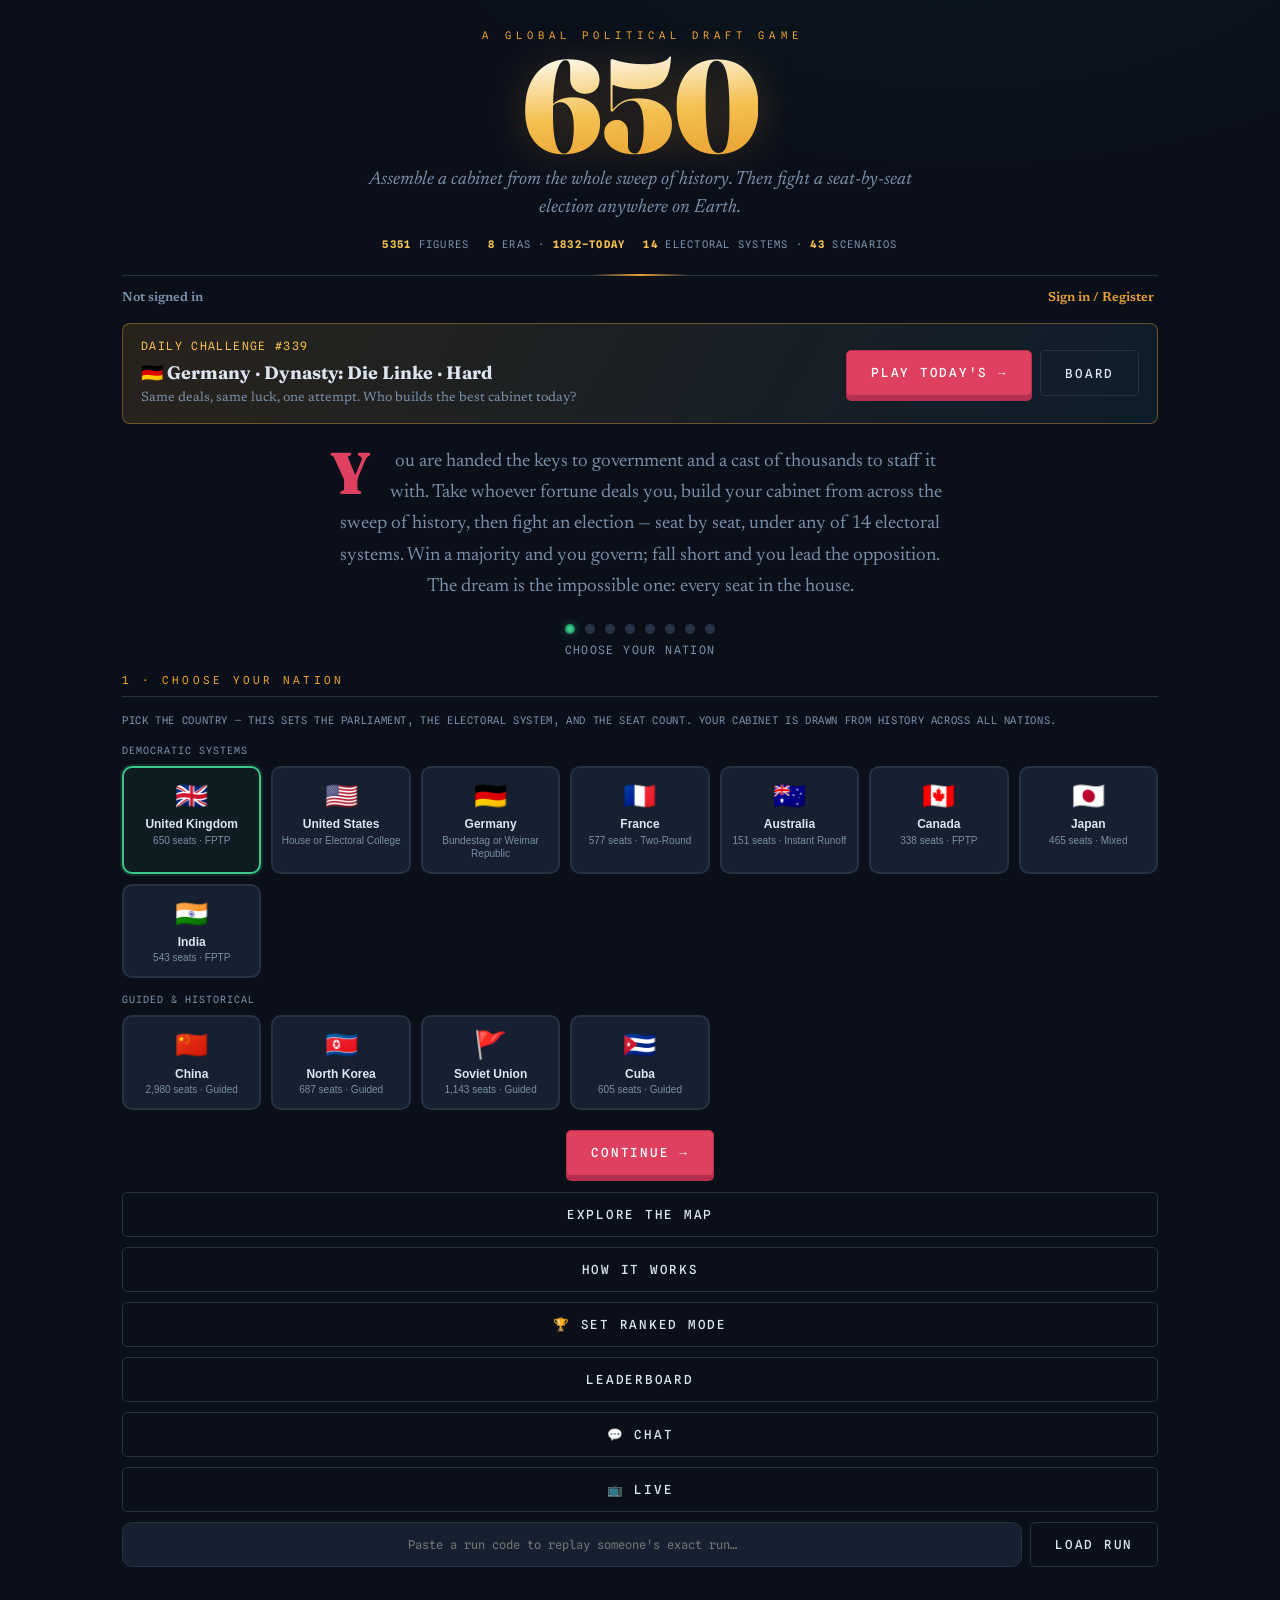
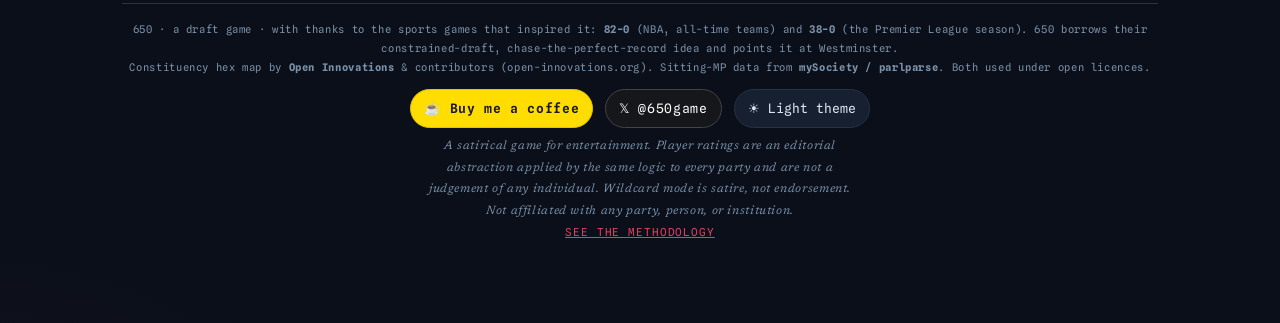
==== commit 1c0a6c0d: "Daily Challenge, plus backend for daily board, head-to-head, profiles and Hall of Fame - One shared " ====
--- a/index.html
+++ b/index.html
@@ -48,6 +48,8 @@
       <div id="liveBanner" class="live-banner" style="display:none"></div>
       <div class="acct-bar"><span class="acct-who" id="acctWho">Not signed in</span><button class="link-btn" id="acctOpenBtn">Sign in / Register</button></div>
       <p class="records" id="recordsLine"></p>
+      <!-- the Daily Challenge -->
+      <div class="daily-card" id="dailyCard" style="display:none"></div>
       <!-- Session card: resume a live game or continue a saved one (local or cloud) -->
       <div class="continue-card" id="continueCard" style="display:none"></div>
       <!-- Save indicator (fixed bottom-right) -->
@@ -313,7 +315,7 @@
 
       <div class="panel" style="margin-top:18px">
         <p class="section-label" id="watchMapLabel">The results map <span class="board-note" id="watchMapNote">650 seats · hover to explore</span></p>
-        <div class="hexmap" id="mapWatch"></div>
+        <div class="map-wrap"><div class="watch-flash" id="watchFlash" style="display:none"></div><div class="hexmap" id="mapWatch"></div></div>
         <div class="board-key" id="mapWatchLegend"></div>
       </div>
 
@@ -353,6 +355,22 @@
         <div class="standings" id="seatBreakdown"></div>
       </div>
 
+      <div class="panel daily-panel" id="dailyPanel" style="margin-top:24px; display:none">
+        <p class="section-label"><span id="dailyPanelHead">Daily Challenge</span> <span class="board-note" id="dailyStreak"></span></p>
+        <pre class="daily-share" id="dailyShareText"></pre>
+        <div class="btn-row"><button class="btn btn-primary" id="dailyCopyBtn">Copy &amp; share</button><button class="btn btn-ghost" id="dailyFullBtn">Full daily board</button></div>
+        <div class="dly-board" id="dailyBoardMini"></div>
+      </div>
+
+      <div class="panel" id="nightPanel" style="margin-top:24px; display:none">
+        <p class="section-label">The night in numbers <span class="board-note" id="nightNote"></span></p>
+        <div class="night-grid">
+          <div class="night-votes"><div class="vs-bar" id="voteShareBar"></div><div class="vs-key" id="voteShareKey"></div></div>
+          <div class="swingo" id="swingometer" style="display:none"></div>
+        </div>
+        <div class="night-moments" id="nightMoments"></div>
+      </div>
+
       <div class="panel" id="coalitionPanel" style="margin-top:24px; display:none">
         <p class="section-label" id="coalitionLabel">Hung parliament — your move</p>
         <p class="coalition-intro" id="coalitionIntro"></p>
@@ -398,6 +416,12 @@
         <p class="section-label">Cabinet leverage</p>
         <p class="range-note">How many seats each appointment was worth over a run-of-the-mill minister — and, where your bench had someone stronger, the swap that would have gained the most.</p>
         <div class="lev-list" id="leverageList"></div>
+      </div>
+
+      <div class="panel" id="resultElectoratePanel" style="margin-top:18px;display:none">
+        <p class="section-label">Your electorate</p>
+        <p class="range-note" id="resultElectorateNote">Which voter blocs stood with you — and which you'll need to win back. A bloc's support now genuinely swings the seats where it lives.</p>
+        <div class="bloc-list" id="resultBlocList"></div>
       </div>
 
       <div class="panel" style="margin-top:18px">
@@ -418,6 +442,14 @@
         <button class="btn btn-ghost" id="resultLbBtn">★ Post to leaderboard</button>
         <button class="btn btn-ghost" id="menuBtn">Change game</button>
       </div>
+    </section>
+
+    <!-- ================================================ DAILY BOARD ==== -->
+    <section id="screen-daily" class="screen">
+      <p class="section-label" id="dailyBoardHead">Daily Challenge</p>
+      <div class="panel"><div id="dailyMine"></div><p class="acct-note" id="dailyStats"></p>
+        <div class="btn-row"><button class="btn btn-ghost" id="dailyShareBtn2">Copy share text</button><button class="btn btn-ghost" id="dailyBackBtn">← Back</button></div></div>
+      <div class="panel" style="margin-top:14px"><p class="section-label">Today's board</p><div class="dly-board" id="dailyBoardFull"></div></div>
     </section>
 
     <!-- ================================================= WIKI SCREEN ==== -->
@@ -589,6 +621,18 @@
       <div class="panel" id="electoratePanel" style="display:none">
         <p class="section-label">Coalition of voters</p>
         <div class="bloc-list" id="blocList"></div>
+      </div>
+      <div class="gov-twin">
+        <div class="panel" id="pollPanel" style="display:none">
+          <p class="section-label">The polls <span class="board-note">every session</span></p>
+          <div class="poll-chart" id="pollChart"></div>
+          <div class="poll-read" id="pollRead"></div>
+          <p class="poll-press" id="pollPress"></p>
+        </div>
+        <div class="panel" id="rivalPanel" style="display:none">
+          <p class="section-label" id="rivalHead">The Opposition</p>
+          <div id="rivalBody"></div>
+        </div>
       </div>
       <div class="panel opp-gov" id="oppGovPanel" style="display:none">
         <p class="section-label" id="oppGovName">The government</p>
@@ -914,14 +958,19 @@
   <script src="js/scenarios.js"></script>
   <script src="js/govern.js"></script>
   <script src="js/coalition.js"></script>
+  <script src="js/seatnight.js"></script>
+  <script src="js/nightfx.js"></script>
+  <script src="js/termlife.js"></script>
   <script src="js/govern.intl.js"></script>
   <script src="js/govern.events.js"></script>
   <script src="js/campaign.js"></script>
   <script src="js/ui.js"></script>
+  <script src="js/ui.night.js"></script>
   <script src="js/country_hexmaps.js"></script>
   <script src="js/country_maps.js"></script>
   <script src="js/leaderboard.js"></script>
   <script src="js/platform.js"></script>
+  <script src="js/daily.js"></script>
   <script src="js/sim650.js"></script>
   <script src="https://cdn.jsdelivr.net/npm/@twemoji/api@15.1.0/dist/twemoji.min.js" crossorigin="anonymous"></script>
   <script src="js/emoji.js"></script>
--- a/css/styles.css
+++ b/css/styles.css
@@ -1730,3 +1730,88 @@
 .run-pct    { font-size: 14px; font-weight: 700; color: var(--green); font-family: var(--mono, monospace); }
 .run-tag    { font-size: 11px; color: var(--ink-soft); }
 .run-date   { font-size: 11px; color: var(--ink-soft); }
+
+/* ---- election-night spectacle ------------------------------------------- */
+.feed-line.gain { font-weight: 600; }
+.feed-line.recount { border-left: 3px solid var(--brass); padding-left: 6px; }
+.feed-line.big { font-weight: 700; font-size: 12.5px; padding: 8px 6px; border-radius: 4px; margin: 2px 0; }
+.feed-line.big.scalp { background: rgba(232,160,48,.16); color: var(--brass-lite); }
+.feed-line.big.bad { background: rgba(224,64,96,.14); color: var(--oxblood); }
+.feed-line.big.warn { background: rgba(56,189,248,.12); color: var(--teal); }
+.map-wrap { position: relative; }
+.watch-flash { position: absolute; left: 8px; right: 8px; top: 8px; z-index: 3; padding: 10px 14px; border-radius: 6px;
+  font-family: var(--display); font-weight: 700; font-size: 16px; line-height: 1.25; box-shadow: var(--shadow);
+  background: var(--paper-3); color: var(--ink); border-left: 5px solid var(--brass); animation: flashIn .35s ease-out; }
+.watch-flash.scalp { border-left-color: var(--brass); }
+.watch-flash.bad { border-left-color: var(--oxblood); }
+.watch-flash.warn { border-left-color: var(--teal); }
+@keyframes flashIn { from { transform: translateY(-8px); opacity: 0; } to { transform: none; opacity: 1; } }
+.night-grid { display: grid; grid-template-columns: 1fr auto; gap: 18px; align-items: center; }
+@media (max-width: 640px) { .night-grid { grid-template-columns: 1fr; } }
+.vs-bar { display: flex; height: 26px; border-radius: 4px; overflow: hidden; background: var(--paper-3); }
+.vs-seg { width: 0; height: 100%; transition: width 1.4s cubic-bezier(.2,.8,.2,1); }
+.vs-seg.you { box-shadow: inset 0 0 0 2px rgba(255,255,255,.55); }
+.vs-key { display: flex; flex-wrap: wrap; gap: 6px 14px; margin-top: 8px; font-size: 13px; color: var(--ink-soft); }
+.vs-k i, .poll-k i, .nm-gl-r i { display: inline-block; width: 10px; height: 10px; border-radius: 2px; margin-right: 5px; vertical-align: -1px; }
+.vs-k b { color: var(--ink); }
+.swingo { width: 220px; max-width: 100%; text-align: center; }
+.swingo-svg { width: 100%; height: auto; display: block; }
+.swingo-needle { transform-origin: 110px 118px; transition: transform 1.8s cubic-bezier(.3,1.5,.5,1); }
+.swingo-read { font-size: 12.5px; color: var(--ink-soft); margin-top: 4px; }
+.swingo-read b { color: var(--ink); }
+.night-moments { margin-top: 14px; display: grid; gap: 6px; }
+.nm { font-size: 14px; padding: 7px 10px; border-radius: 5px; background: var(--paper-3); color: var(--ink); }
+.nm.scalp { border-left: 4px solid var(--brass); }
+.nm.bad { border-left: 4px solid var(--oxblood); }
+.nm.warn { border-left: 4px solid var(--teal); }
+.nm.muted { color: var(--ink-soft); font-style: italic; }
+.nm-gl { display: flex; flex-wrap: wrap; gap: 6px 14px; font-size: 13px; padding: 8px 10px; background: var(--paper-3); border-radius: 5px; }
+.nm-gl-h { width: 100%; font-family: var(--mono); font-size: 11px; letter-spacing: .1em; text-transform: uppercase; color: var(--ink-soft); }
+.nm-gl b.up, .poll-lead.up { color: var(--green); }
+.nm-gl b.down, .poll-lead.down { color: var(--oxblood); }
+.roll-seat { display: block; font-size: 11.5px; color: var(--ink-soft); font-family: var(--mono); }
+.roll-seat.lost { color: var(--oxblood); }
+.roll-seat.warn { color: var(--teal); }
+
+/* ---- the living term: polls + the named opposition ---------------------- */
+.gov-twin { display: grid; grid-template-columns: 1fr 1fr; gap: 14px; margin-top: 14px; }
+.gov-twin > .panel { margin: 0; }
+@media (max-width: 760px) { .gov-twin { grid-template-columns: 1fr; } }
+.poll-svg { width: 100%; height: 110px; display: block; background: var(--paper-3); border-radius: 4px; }
+.poll-grid { stroke: var(--line); stroke-width: .6; }
+.poll-read { display: flex; flex-wrap: wrap; gap: 6px 14px; font-size: 13px; margin-top: 8px; color: var(--ink-soft); }
+.poll-read b { color: var(--ink); }
+.poll-proj { width: 100%; }
+.poll-press { font-family: var(--serif); font-size: 14px; margin: 8px 0 0; color: var(--ink); }
+.poll-press i { color: var(--ink-soft); }
+.rival-lead { display: flex; gap: 12px; align-items: center; }
+.rival-lead .cab-face { width: 54px; height: 54px; flex: 0 0 54px; box-shadow: 0 0 0 3px var(--ring, #888); }
+.rival-name { font-family: var(--display); font-weight: 700; font-size: 17px; }
+.rival-role { font-size: 12.5px; color: var(--ink-soft); }
+.rival-move { font-size: 12.5px; color: var(--brass-lite); margin-top: 2px; }
+.rival-bench { display: flex; flex-wrap: wrap; gap: 6px; margin-top: 10px; }
+.rival-b { font-size: 12px; padding: 3px 8px; border: 1px solid var(--line); border-radius: 999px; color: var(--ink-soft); }
+.rival-hist { font-size: 12px; color: var(--ink-soft); margin-top: 8px; }
+.watch-flash.warn, .watch-flash.bad, .watch-flash.scalp { color: var(--ink); }
+
+/* ---- the daily challenge -------------------------------------------------- */
+.daily-card { display: flex; gap: 16px; align-items: center; justify-content: space-between; flex-wrap: wrap;
+  margin: 14px 0; padding: 14px 18px; border-radius: 8px; background: linear-gradient(120deg, rgba(232,160,48,.14), rgba(56,189,248,.08));
+  border: 1px solid rgba(232,160,48,.4); }
+.daily-kicker { margin: 0; font-family: var(--mono); font-size: 11.5px; letter-spacing: .12em; text-transform: uppercase; color: var(--brass-lite); }
+.daily-spec { margin: 4px 0 2px; font-family: var(--display); font-weight: 700; font-size: 18px; }
+.daily-sub, .daily-done { margin: 0; font-size: 13.5px; color: var(--ink-soft); }
+.daily-done b { color: var(--ink); }
+.daily-streak { color: var(--brass); }
+.daily-btns { display: flex; gap: 8px; flex-wrap: wrap; }
+.daily-share { font-family: var(--mono); font-size: 14px; line-height: 1.5; white-space: pre-wrap; background: var(--paper-3);
+  padding: 12px 14px; border-radius: 6px; margin: 0 0 10px; overflow-wrap: anywhere; }
+.dly-board { margin-top: 12px; }
+.dly-meta { font-size: 12.5px; color: var(--ink-soft); margin-bottom: 6px; }
+.dly-row { display: grid; grid-template-columns: 34px 1fr auto auto; gap: 10px; align-items: center; padding: 6px 4px; border-bottom: 1px dotted var(--line); font-size: 14px; }
+.dly-row.me { background: rgba(232,160,48,.10); }
+.dly-rk { font-family: var(--mono); color: var(--ink-soft); text-align: right; }
+.dly-name { cursor: pointer; overflow: hidden; text-overflow: ellipsis; white-space: nowrap; }
+.dly-name:hover { text-decoration: underline; }
+.dly-grid { font-size: 11px; letter-spacing: -1px; }
+@media (max-width: 560px) { .dly-grid { display: none; } .dly-row { grid-template-columns: 30px 1fr auto; } }
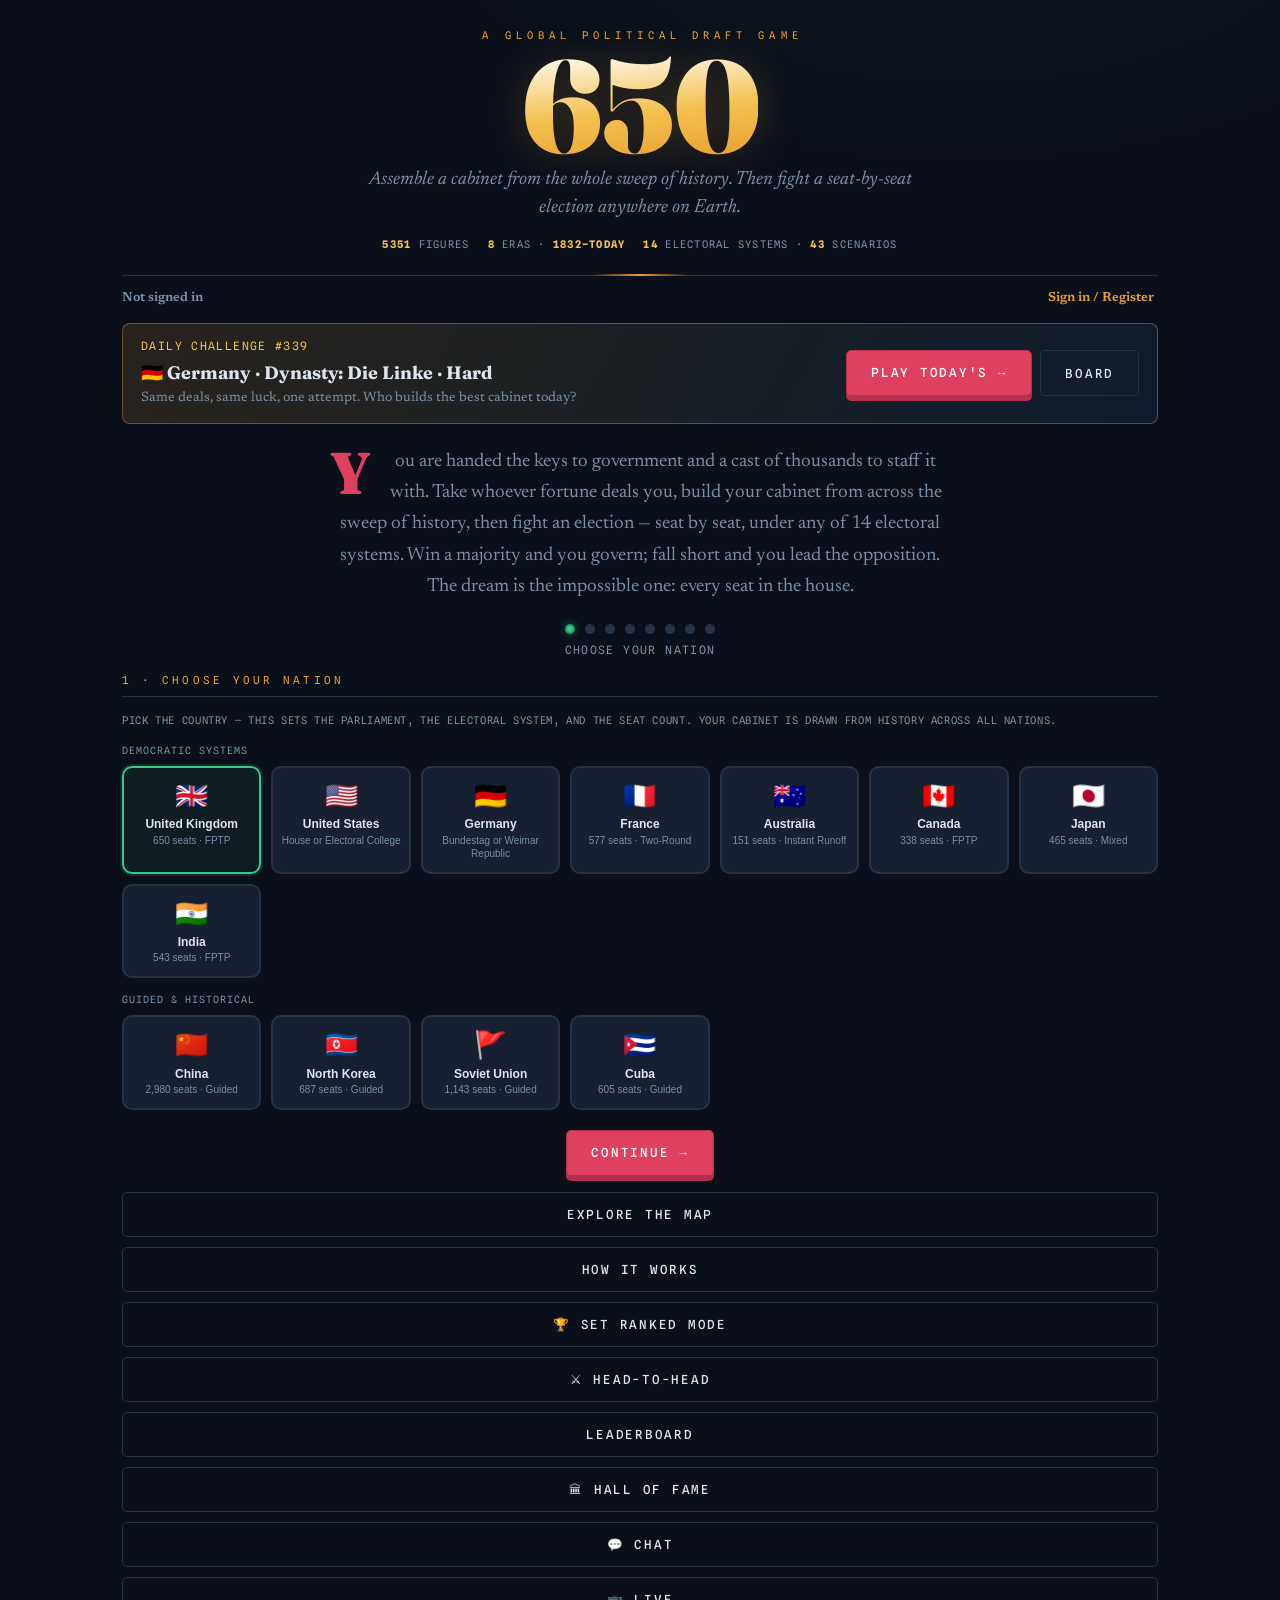
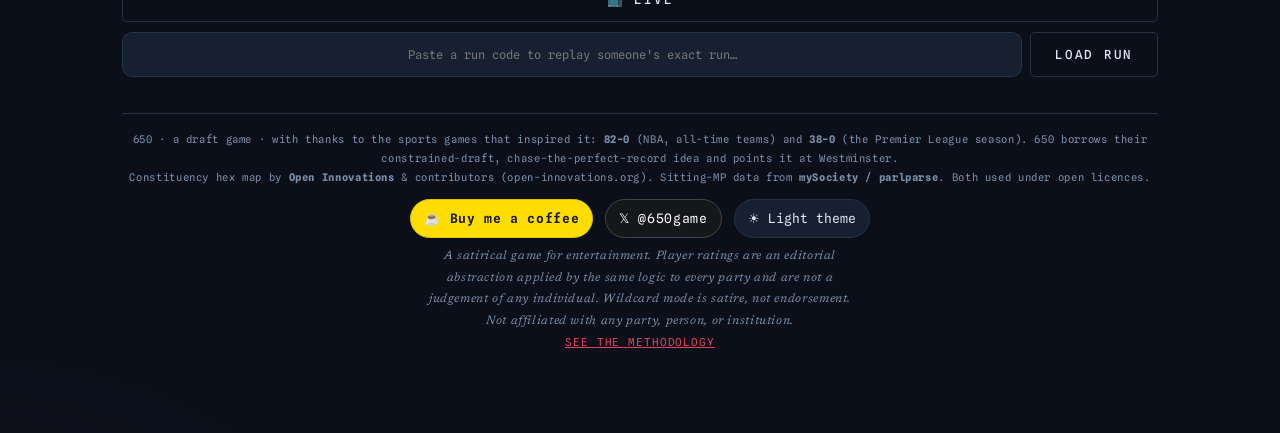
==== commit 2b29b9f2: "Head-to-head matches - Create a match (nation, mode, difficulty, cabinet size) and share a   five-le" ====
--- a/index.html
+++ b/index.html
@@ -240,7 +240,9 @@
         <button class="btn btn-ghost" id="exploreBtn">Explore the map</button>
         <button class="btn btn-ghost" id="aboutBtn">How it works</button>
         <button class="btn btn-ghost" id="rankedPresetBtn">🏆 Set ranked mode</button>
+        <button class="btn btn-ghost" id="h2hBtn">⚔ Head-to-head</button>
         <button class="btn btn-ghost" id="leaderboardBtn">Leaderboard</button>
+        <button class="btn btn-ghost" id="hofBtn">🏛 Hall of Fame</button>
         <button class="btn btn-ghost" id="chatBtn">💬 Chat</button>
         <button class="btn btn-ghost" id="liveBtn">📺 Live</button>
         <button class="btn btn-ghost" id="adminBtn" style="display:none">🛠 Housekeeping</button>
@@ -355,6 +357,12 @@
         <div class="standings" id="seatBreakdown"></div>
       </div>
 
+      <div class="panel h2h-panel" id="h2hPanel" style="margin-top:24px; display:none">
+        <p class="section-label">Head-to-head</p>
+        <div id="h2hResultLine"></div>
+        <div class="btn-row"><button class="btn btn-ghost" id="h2hBackToMatch">Back to the match</button></div>
+      </div>
+
       <div class="panel daily-panel" id="dailyPanel" style="margin-top:24px; display:none">
         <p class="section-label"><span id="dailyPanelHead">Daily Challenge</span> <span class="board-note" id="dailyStreak"></span></p>
         <pre class="daily-share" id="dailyShareText"></pre>
@@ -442,6 +450,38 @@
         <button class="btn btn-ghost" id="resultLbBtn">★ Post to leaderboard</button>
         <button class="btn btn-ghost" id="menuBtn">Change game</button>
       </div>
+    </section>
+
+    <!-- ================================================= HEAD-TO-HEAD === -->
+    <section id="screen-h2h" class="screen">
+      <p class="section-label">Head-to-head <span class="board-note" id="h2hWho"></span></p>
+      <div class="panel" id="h2hLobby">
+        <p class="mini-help">Two players, one shared deal, alternating picks — then you fight the same election as rival parties. Create a match and send the code to a friend, or join theirs.</p>
+        <div class="h2h-form">
+          <label>Nation <select id="h2hNation" class="lb-input"></select></label>
+          <label>Game <select id="h2hMode" class="lb-input"><option value="unity">Greatest Cabinet</option><option value="wildcard">Global Wildcard</option></select></label>
+          <label>Difficulty <select id="h2hDiff" class="lb-input"><option value="normal">Normal</option><option value="hard">Hard</option><option value="brutal">Brutal</option><option value="easy">Easy</option></select></label>
+          <label>Cabinet <select id="h2hSize" class="lb-input"><option value="standard">Standard (12)</option><option value="expanded">Expanded (16)</option></select></label>
+        </div>
+        <div class="btn-row"><button class="btn btn-primary" id="h2hCreateBtn">Create match</button></div>
+        <div class="loadcode-row" style="margin-top:14px"><input id="h2hCodeInput" class="lb-input" maxlength="5" placeholder="Opponent's match code" autocomplete="off" /><button class="btn btn-ghost" id="h2hJoinBtn">Join</button></div>
+        <p class="acct-note" id="h2hLobbyMsg"></p>
+      </div>
+      <div id="h2hBody"></div>
+      <div class="btn-row"><button class="btn btn-ghost" id="h2hBackBtn">← Menu</button></div>
+    </section>
+
+    <!-- ================================================== HALL OF FAME === -->
+    <section id="screen-hof" class="screen">
+      <p class="section-label">The Hall of Fame</p>
+      <div id="hofBody" class="hof-grid"><p class="muted">Loading the records…</p></div>
+      <div class="btn-row"><button class="btn btn-ghost" id="hofBackBtn">← Menu</button></div>
+    </section>
+
+    <!-- ============================================== PUBLIC PROFILE ==== -->
+    <section id="screen-player" class="screen">
+      <div id="playerBody"><p class="muted">Loading…</p></div>
+      <div class="btn-row"><button class="btn btn-ghost" id="playerBackBtn">← Back</button></div>
     </section>
 
     <!-- ================================================ DAILY BOARD ==== -->
@@ -971,6 +1011,7 @@
   <script src="js/leaderboard.js"></script>
   <script src="js/platform.js"></script>
   <script src="js/daily.js"></script>
+  <script src="js/h2h.js"></script>
   <script src="js/sim650.js"></script>
   <script src="https://cdn.jsdelivr.net/npm/@twemoji/api@15.1.0/dist/twemoji.min.js" crossorigin="anonymous"></script>
   <script src="js/emoji.js"></script>
--- a/css/styles.css
+++ b/css/styles.css
@@ -1815,3 +1815,25 @@
 .dly-name:hover { text-decoration: underline; }
 .dly-grid { font-size: 11px; letter-spacing: -1px; }
 @media (max-width: 560px) { .dly-grid { display: none; } .dly-row { grid-template-columns: 30px 1fr auto; } }
+
+/* ---- head-to-head --------------------------------------------------------- */
+.h2h-form { display: grid; grid-template-columns: repeat(auto-fit, minmax(160px, 1fr)); gap: 10px; margin: 10px 0; }
+.h2h-form label { display: flex; flex-direction: column; gap: 4px; font-size: 12.5px; color: var(--ink-soft); }
+.h2h-head { display: flex; flex-wrap: wrap; gap: 6px 18px; align-items: baseline; margin: 6px 0 10px; }
+.h2h-code { font-family: var(--mono); font-size: 14px; } .h2h-code b { font-size: 20px; letter-spacing: .15em; color: var(--brass-lite); }
+.h2h-spec { font-size: 13px; color: var(--ink-soft); } .h2h-vs { font-family: var(--display); font-weight: 700; font-size: 17px; }
+.h2h-wait, .h2h-turn, .h2h-place { font-size: 15px; } .h2h-turn.mine { color: var(--brass-lite); }
+.h2h-cards { display: grid; grid-template-columns: repeat(auto-fit, minmax(190px, 1fr)); gap: 10px; margin: 10px 0; }
+.h2h-card { display: flex; flex-direction: column; align-items: center; gap: 4px; padding: 12px; border-radius: 8px; border: 1px solid var(--line); background: var(--paper-3); color: var(--ink); cursor: pointer; text-align: center; }
+.h2h-card:hover { border-color: var(--brass); }
+.h2h-party, .h2h-fits { font-size: 12px; color: var(--ink-soft); } .h2h-ovr { font-family: var(--mono); font-weight: 700; color: var(--brass-lite); }
+.h2h-posts { display: flex; flex-wrap: wrap; gap: 8px; margin: 8px 0 14px; }
+.h2h-post { padding: 8px 12px; border-radius: 6px; border: 1px solid var(--line); background: var(--paper-3); color: var(--ink); cursor: pointer; }
+.h2h-post.fit-good { border-color: var(--green); } .h2h-post.fit-bad { opacity: .7; }
+.h2h-cabs { display: grid; grid-template-columns: 1fr 1fr; gap: 12px; margin-top: 14px; }
+@media (max-width: 640px) { .h2h-cabs { grid-template-columns: 1fr; } }
+.h2h-cab { background: var(--paper-2); border-radius: 8px; padding: 10px 12px; border-top: 4px solid var(--side); }
+.h2h-row { display: flex; justify-content: space-between; gap: 10px; font-size: 13px; padding: 3px 0; border-bottom: 1px dotted var(--line); }
+.h2h-row span { color: var(--ink-soft); }
+.h2h-final { text-align: center; padding: 14px; border-radius: 8px; background: var(--paper-3); margin: 10px 0; }
+.h2h-score { font-family: var(--display); font-weight: 800; font-size: 40px; }
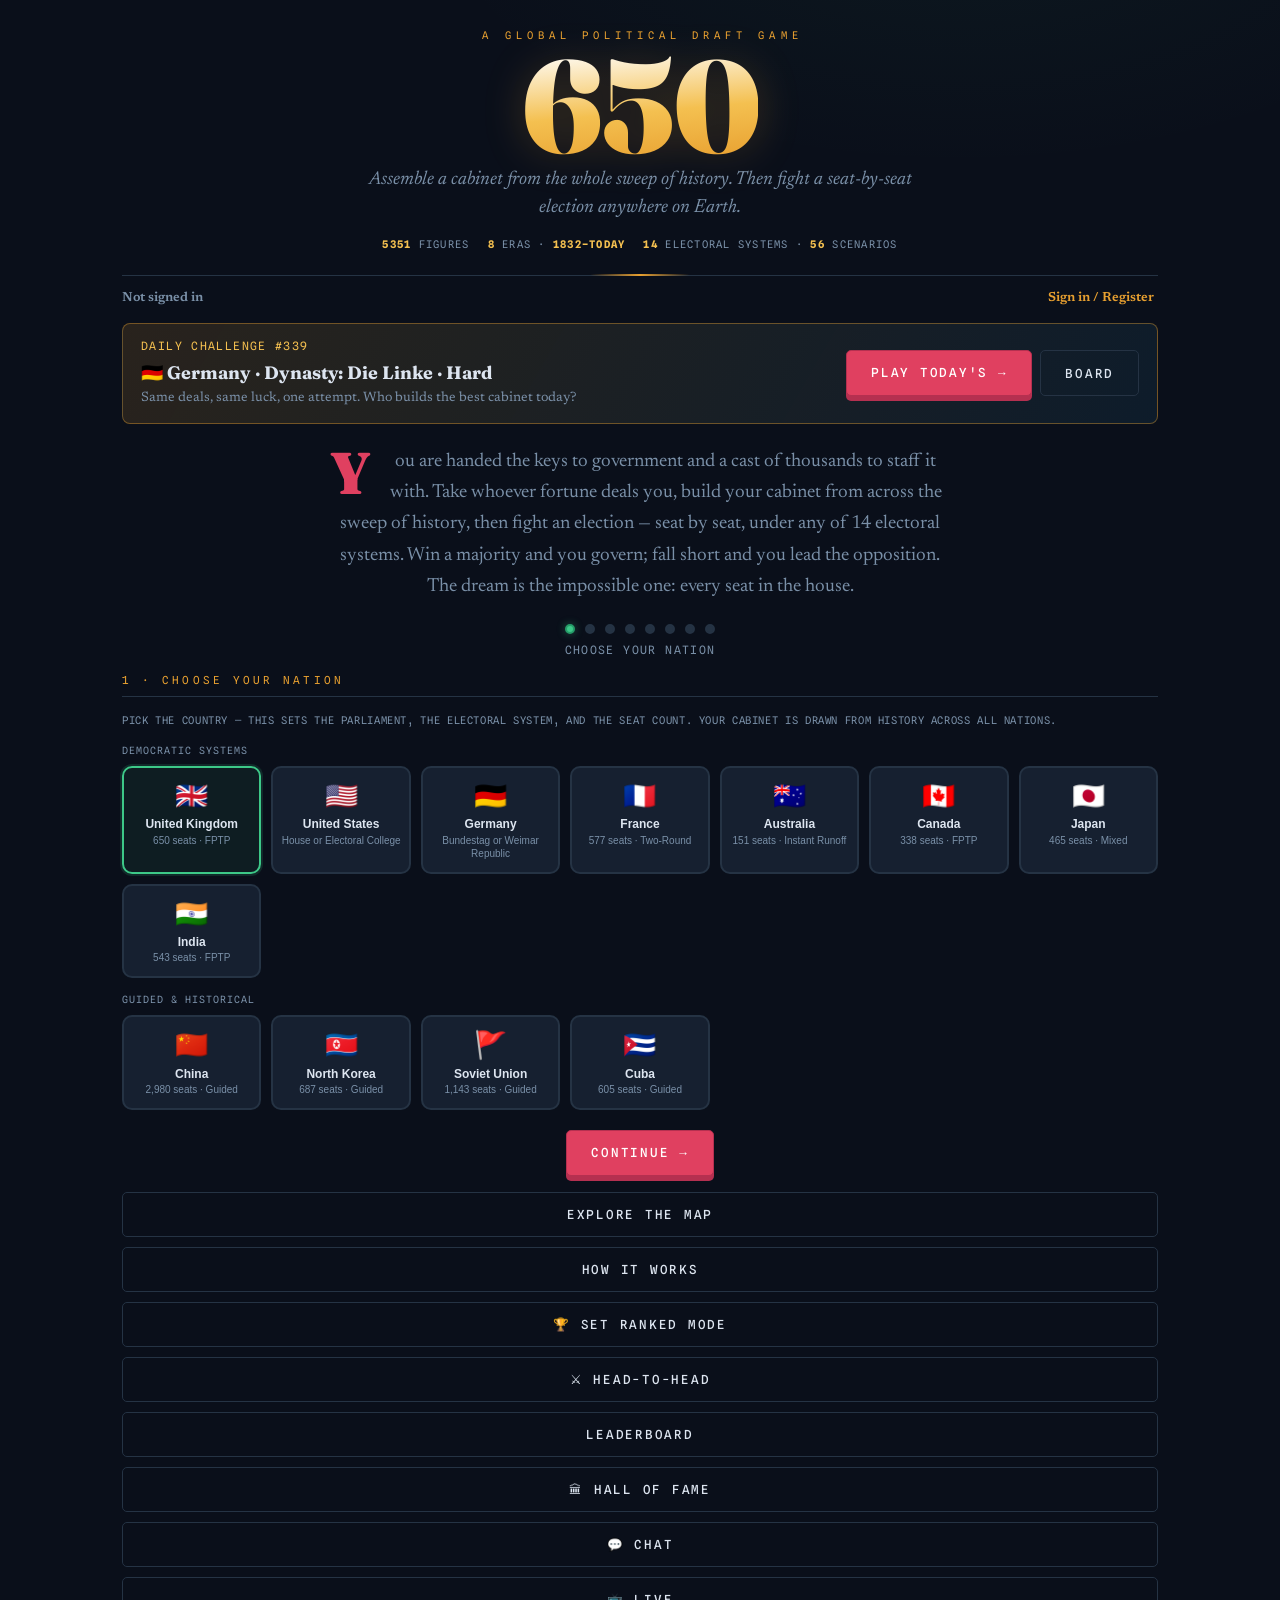
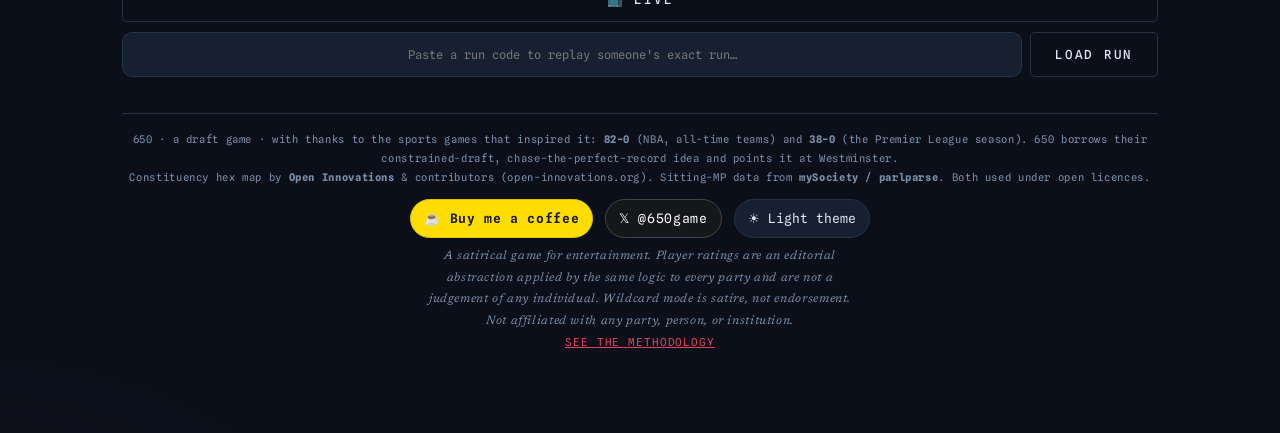
==== commit 90108cd1: "What-if scenarios, a career across decades, profiles and the Hall of Fame - 13 historic what-ifs pla" ====
--- a/index.html
+++ b/index.html
@@ -484,6 +484,12 @@
       <div class="btn-row"><button class="btn btn-ghost" id="playerBackBtn">← Back</button></div>
     </section>
 
+    <!-- =============================================== HISTORY BOOK ==== -->
+    <section id="screen-book" class="screen">
+      <div class="panel book" id="bookBody"></div>
+      <div class="btn-row"><button class="btn btn-ghost" id="bookCopyBtn">Copy the book</button><button class="btn btn-ghost" id="bookBackBtn">← Back</button></div>
+    </section>
+
     <!-- ================================================ DAILY BOARD ==== -->
     <section id="screen-daily" class="screen">
       <p class="section-label" id="dailyBoardHead">Daily Challenge</p>
@@ -558,6 +564,7 @@
         <p class="mini-help" id="retMiniHelp">The seats they leave vacant will be filled in a fresh draft. Your remaining ministers carry their portfolios into the next parliament.</p>
         <div class="btn-row">
           <button class="btn btn-primary" id="retContinueBtn">Draft replacements — <span id="retTermWord">Parliament</span> <span id="retParlNum">2</span> →</button>
+          <button class="btn btn-ghost" id="retBookBtn">📖 The party's history</button>
         </div>
       </div>
     </section>
@@ -733,6 +740,7 @@
       <div id="legacyObjectivesStrip" class="objectives-strip" style="display:none"></div>
       <div class="btn-row">
         <button class="btn btn-primary" id="legacyAgainBtn">Play again</button>
+        <button class="btn btn-ghost" id="legacyBookBtn" style="display:none">📖 The party's history</button>
         <button class="btn btn-ghost" id="legacyXBtn">𝕏 Post on X</button>
         <button class="btn btn-ghost" id="legacyShareBtn">Copy result</button>
         <button class="btn btn-ghost" id="legacyWikiBtn">📜 Election record</button>
@@ -778,6 +786,7 @@
         </div>
         <div class="profile-stats" id="profileStats"></div>
         <div class="profile-nations" id="profileNations"></div>
+        <div class="profile-edit" id="profileEdit"></div>
       </div>
       <!-- Player's run history (shown when signed in) -->
       <div class="panel" id="runsPanel" style="display:none">
@@ -1012,6 +1021,8 @@
   <script src="js/platform.js"></script>
   <script src="js/daily.js"></script>
   <script src="js/h2h.js"></script>
+  <script src="js/dynasty.js"></script>
+  <script src="js/profiles.js"></script>
   <script src="js/sim650.js"></script>
   <script src="https://cdn.jsdelivr.net/npm/@twemoji/api@15.1.0/dist/twemoji.min.js" crossorigin="anonymous"></script>
   <script src="js/emoji.js"></script>
--- a/css/styles.css
+++ b/css/styles.css
@@ -1837,3 +1837,37 @@
 .h2h-row span { color: var(--ink-soft); }
 .h2h-final { text-align: center; padding: 14px; border-radius: 8px; background: var(--paper-3); margin: 10px 0; }
 .h2h-score { font-family: var(--display); font-weight: 800; font-size: 40px; }
+.nm.par { border-left: 4px solid var(--brass); font-size: 15px; }
+.nm.par.win { background: rgba(61,200,136,.12); }
+.sc-whatif { display: block; margin-top: 6px; font-family: var(--mono); font-size: 11px; letter-spacing: .06em; color: var(--brass-lite); }
+
+/* ---- dynasty: protégés + the history book --------------------------------- */
+.ret-protege { display: block; margin-top: 6px; font-size: 13px; color: var(--ink); cursor: pointer; }
+.ret-protege i { color: var(--ink-soft); font-style: normal; font-size: 12px; }
+.book { font-family: var(--serif); max-width: 760px; margin: 0 auto; }
+.book-title { font-family: var(--display); font-size: 30px; text-align: center; margin: 6px 0 18px; }
+.book-ch { border-top: 1px solid var(--line); padding: 14px 0; }
+.book-ch h3 { font-family: var(--display); margin: 0 0 6px; font-size: 19px; }
+.book-ch h3 span { font-family: var(--mono); font-size: 11px; letter-spacing: .14em; text-transform: uppercase; color: var(--brass-lite); margin-right: 8px; }
+.book-ch p { margin: 4px 0; font-size: 15px; line-height: 1.5; }
+.book-lede { font-size: 16.5px !important; }
+.book-cab { display: flex; flex-wrap: wrap; gap: 4px 14px; font-size: 12.5px; color: var(--ink-soft); margin: 8px 0; }
+.book-cab b { color: var(--ink); font-weight: 600; } .book-cab i { color: var(--brass-lite); font-style: normal; }
+
+/* ---- profiles + hall of fame ---------------------------------------------- */
+.pp-head { display: flex; gap: 16px; align-items: center; border-top: 4px solid var(--pcol); }
+.pp-av { width: 64px; height: 64px; font-size: 22px; color: #fff; flex: 0 0 64px; }
+.pp-bio { margin: 6px 0 0; font-family: var(--serif); font-size: 15px; }
+.pf-badges { display: flex; flex-wrap: wrap; gap: 6px; }
+.pf-badge { font-size: 12.5px; padding: 4px 10px; border-radius: 999px; background: rgba(232,160,48,.12); border: 1px solid rgba(232,160,48,.35); }
+.pp-daily { display: flex; flex-wrap: wrap; gap: 4px; }
+.pp-day { min-width: 38px; text-align: center; font-family: var(--mono); font-size: 12px; padding: 5px 4px; border-radius: 4px; background: var(--paper-3); }
+.pp-day.d-win { background: rgba(61,200,136,.25); } .pp-day.d-mid { background: rgba(232,160,48,.22); } .pp-day.d-low { background: rgba(224,64,96,.18); }
+.profile-edit { margin-top: 14px; }
+.pf-bio { width: 100%; min-height: 64px; resize: vertical; font-family: var(--serif); }
+.pf-cols { display: flex; flex-wrap: wrap; gap: 6px; margin: 8px 0; }
+.hof-grid { display: grid; grid-template-columns: repeat(auto-fit, minmax(300px, 1fr)); gap: 14px; }
+.hof-grid .panel { margin: 0; }
+.hof-row { display: flex; justify-content: space-between; gap: 10px; padding: 6px 0; border-bottom: 1px dotted var(--line); font-size: 14px; }
+.lb-nm[data-profile] { cursor: pointer; }
+.lb-nm[data-profile]:hover { text-decoration: underline; }
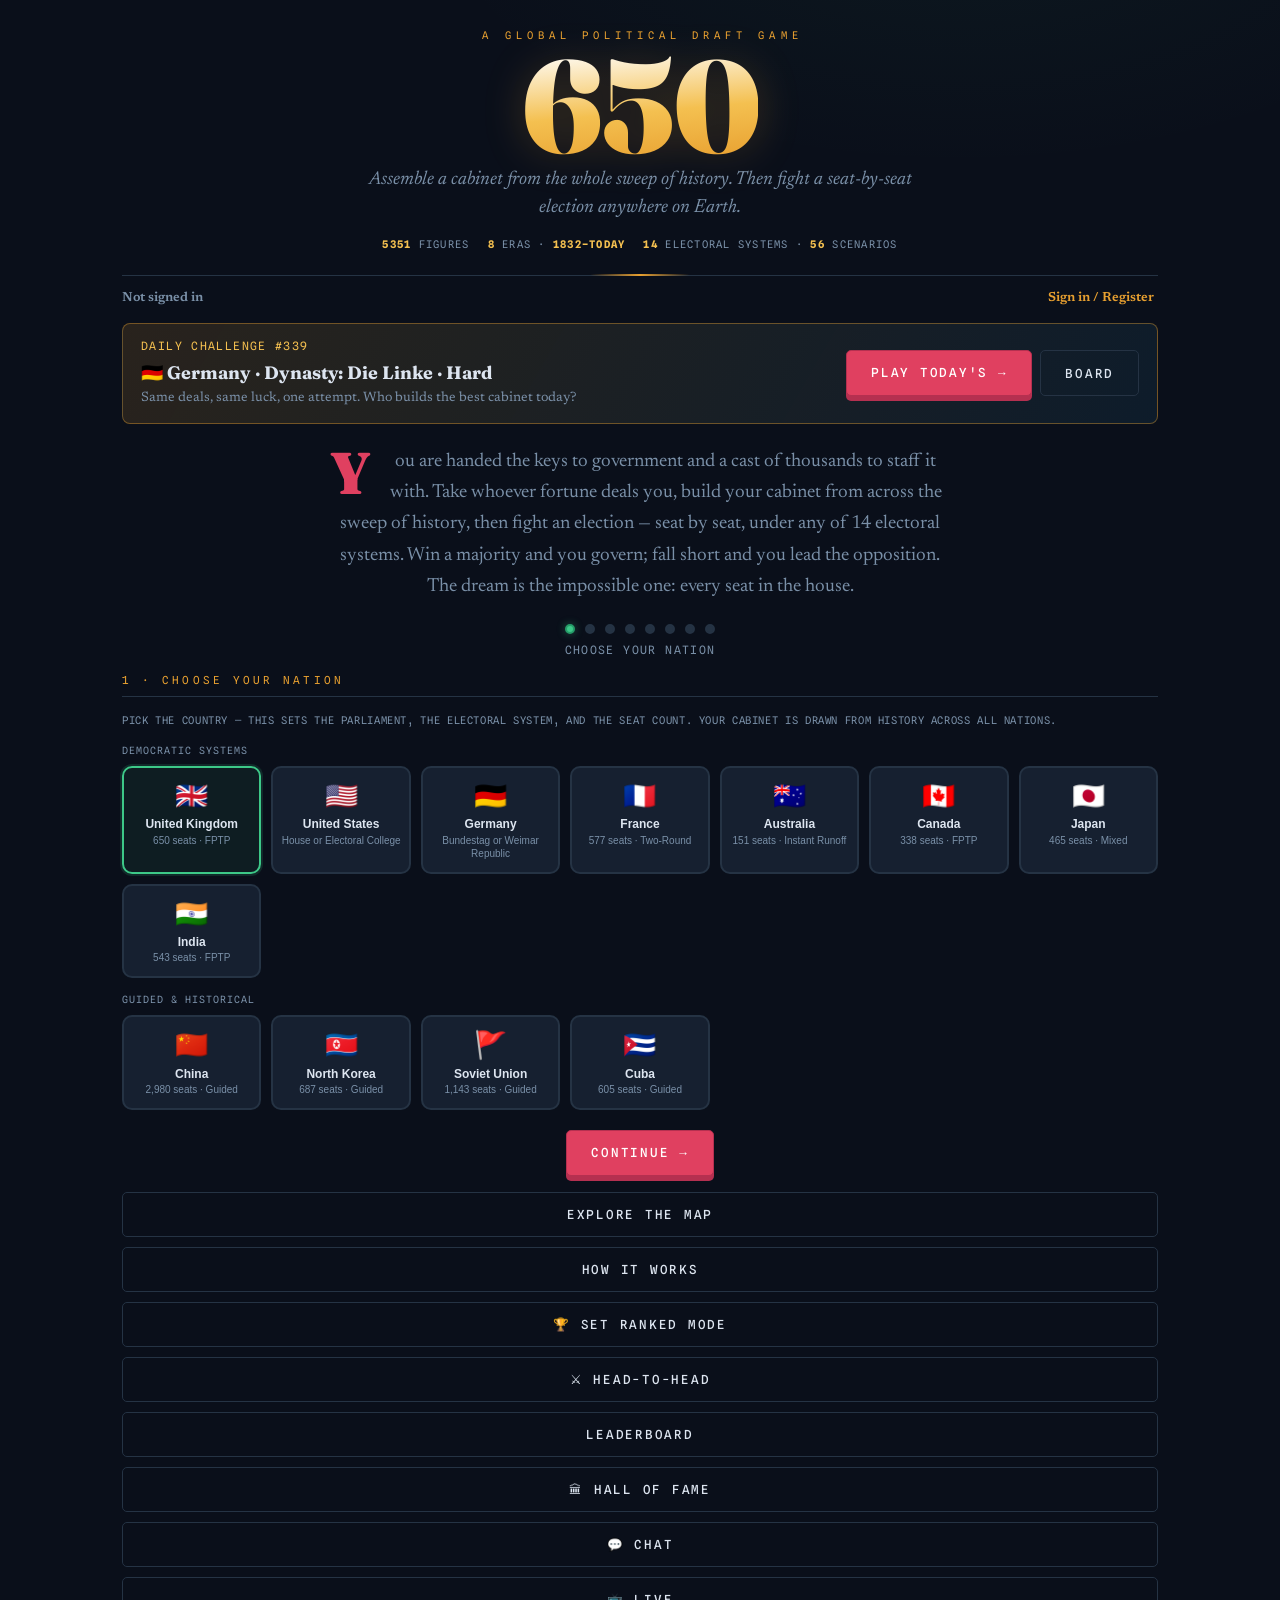
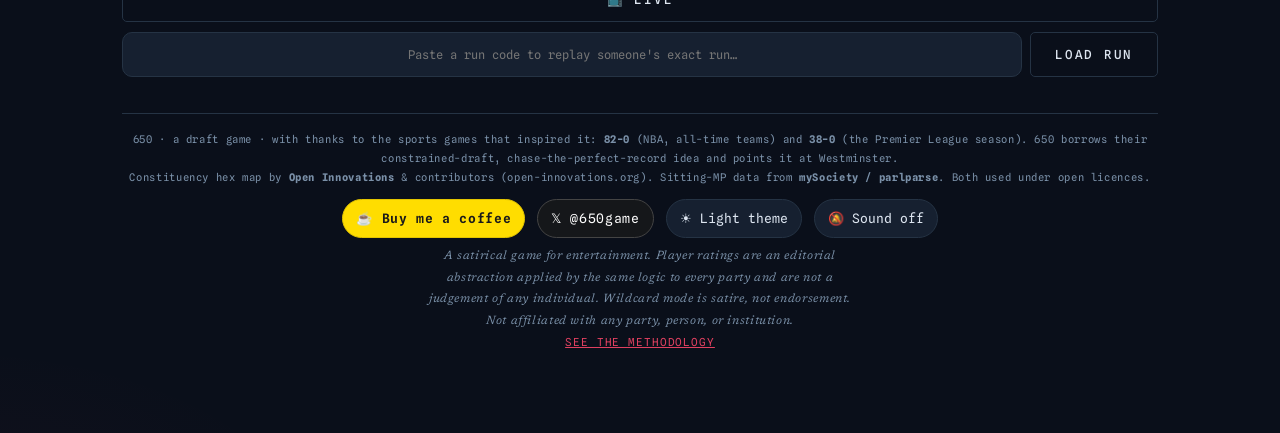
==== commit 4fa7bdd6: "Polish: sound, map zoom, cabinet card, region whys, profile stats - Optional synthesised sound (Big " ====
--- a/index.html
+++ b/index.html
@@ -299,6 +299,7 @@
           <div class="btn-row" style="margin-top:16px">
             <button class="btn btn-primary" id="holdBtn" style="flex:1" disabled>Hold the election</button>
           </div>
+          <button class="btn btn-ghost draft-card-btn" id="draftCardBtn" style="display:none;margin-top:8px;width:100%">🖼 Share your cabinet</button>
         </div>
       </div>
     </section>
@@ -442,6 +443,7 @@
 
       <div class="btn-row">
         <button class="btn btn-primary" id="downloadBtn">⬇ Download result card</button>
+        <button class="btn btn-ghost" id="cabCardBtn">🖼 Cabinet card</button>
         <button class="btn btn-ghost" id="xShareBtn">𝕏 Post on X</button>
         <button class="btn btn-ghost" id="copyBtn">Copy result</button>
         <button class="btn btn-ghost" id="runCodeBtn" title="Copy a code others can load to replay this exact run">🔗 Copy run code</button>
@@ -970,6 +972,7 @@
         <a class="foot-link coffee" href="https://buymeacoffee.com/650game" target="_blank" rel="noopener noreferrer">☕ Buy me a coffee</a>
         <a class="foot-link x" href="https://x.com/650game" target="_blank" rel="noopener noreferrer">𝕏 @650game</a>
         <button class="theme-toggle" id="themeToggleBtn" aria-label="Toggle light/dark theme">☀ Light theme</button>
+        <button class="theme-toggle" id="soundToggleBtn" aria-label="Toggle sound">🔕 Sound off</button>
       </div>
       <p class="disclaimer">A satirical game for entertainment. Player ratings are an editorial abstraction applied by the same logic to every party and are not a judgement of any individual. Wildcard mode is satire, not endorsement. Not affiliated with any party, person, or institution. <button class="linkish" id="methodLink">See the methodology</button></p>
     </footer>
@@ -1015,6 +1018,7 @@
   <script src="js/campaign.js"></script>
   <script src="js/ui.js"></script>
   <script src="js/ui.night.js"></script>
+  <script src="js/polish.js"></script>
   <script src="js/country_hexmaps.js"></script>
   <script src="js/country_maps.js"></script>
   <script src="js/leaderboard.js"></script>
--- a/css/styles.css
+++ b/css/styles.css
@@ -1871,3 +1871,6 @@
 .hof-row { display: flex; justify-content: space-between; gap: 10px; padding: 6px 0; border-bottom: 1px dotted var(--line); font-size: 14px; }
 .lb-nm[data-profile] { cursor: pointer; }
 .lb-nm[data-profile]:hover { text-decoration: underline; }
+.rs-why { grid-column: 1 / -1; font-size: 12px; color: var(--ink-soft); margin-top: -2px; }
+.hexmap svg { cursor: grab; } .hexmap svg:active { cursor: grabbing; }
+.leg-tl { font-size: 13px; color: var(--ink-soft); } .leg-tl b { color: var(--ink); }
